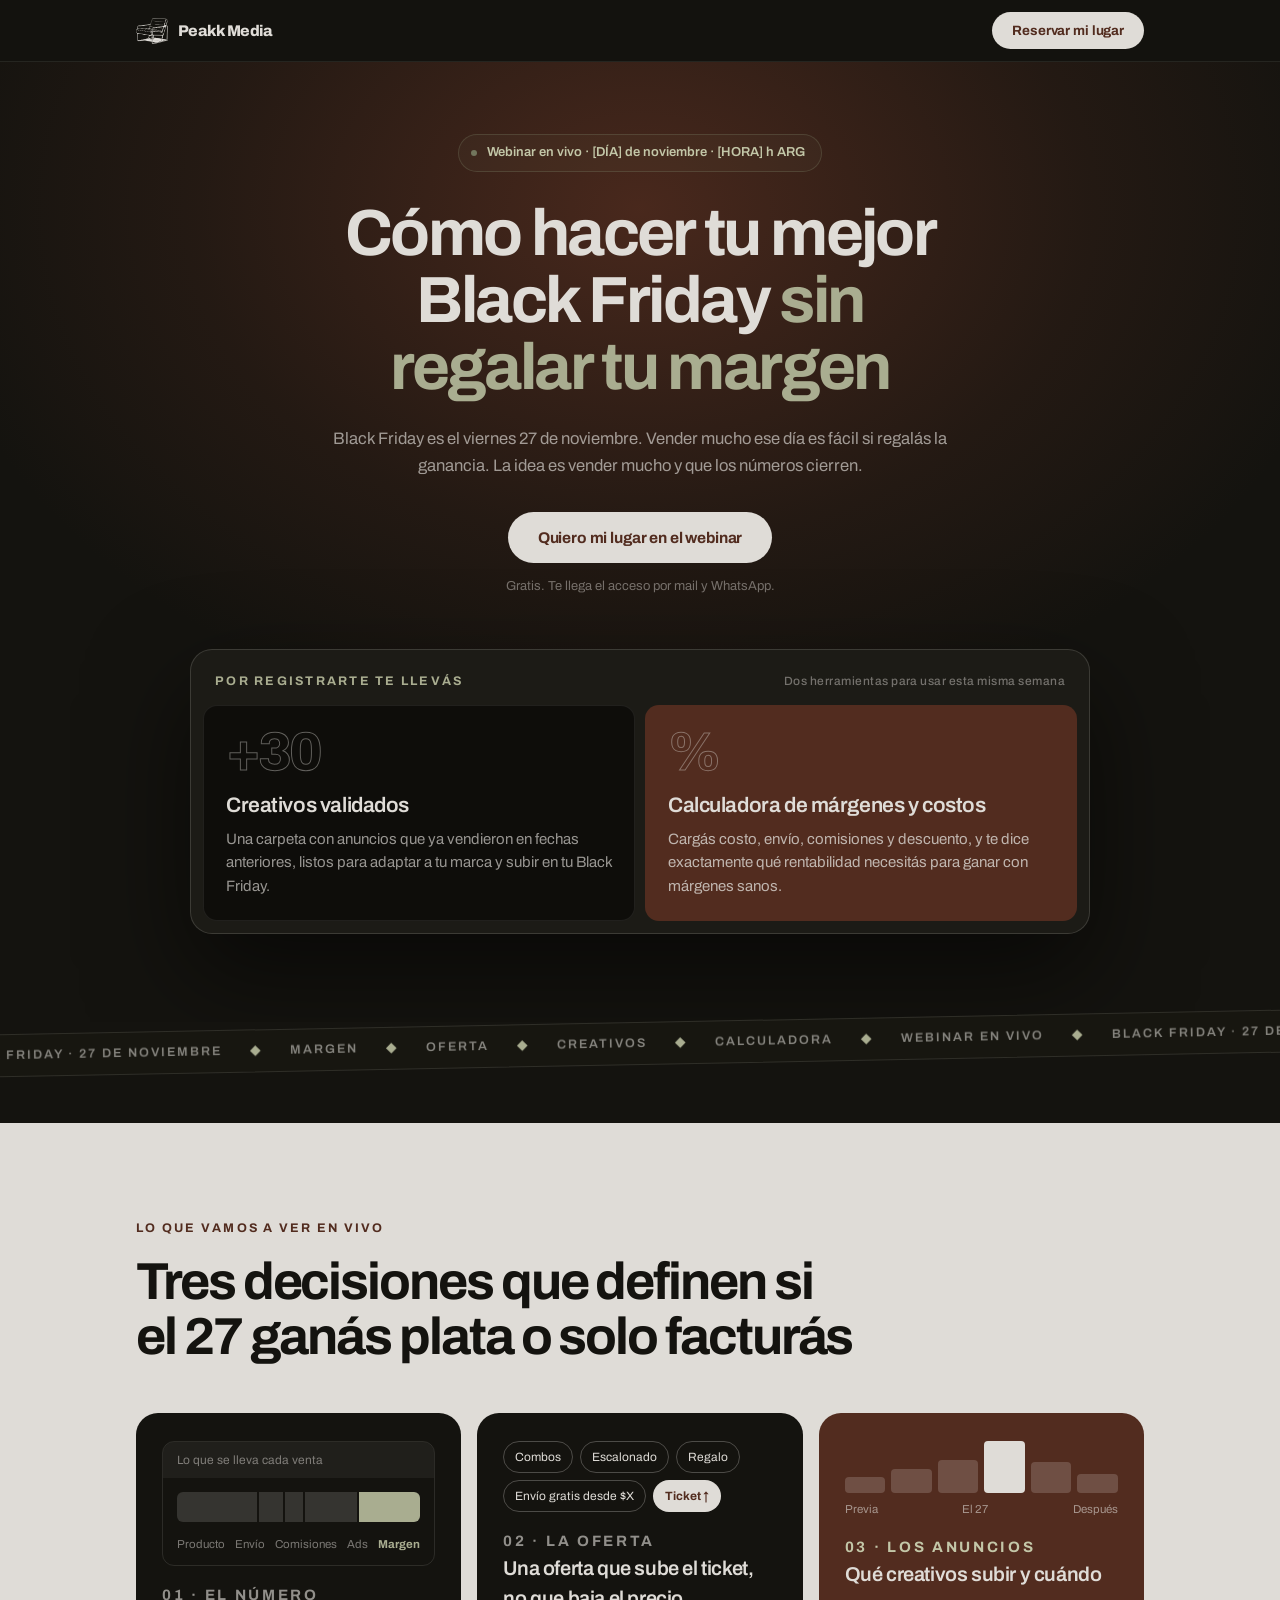
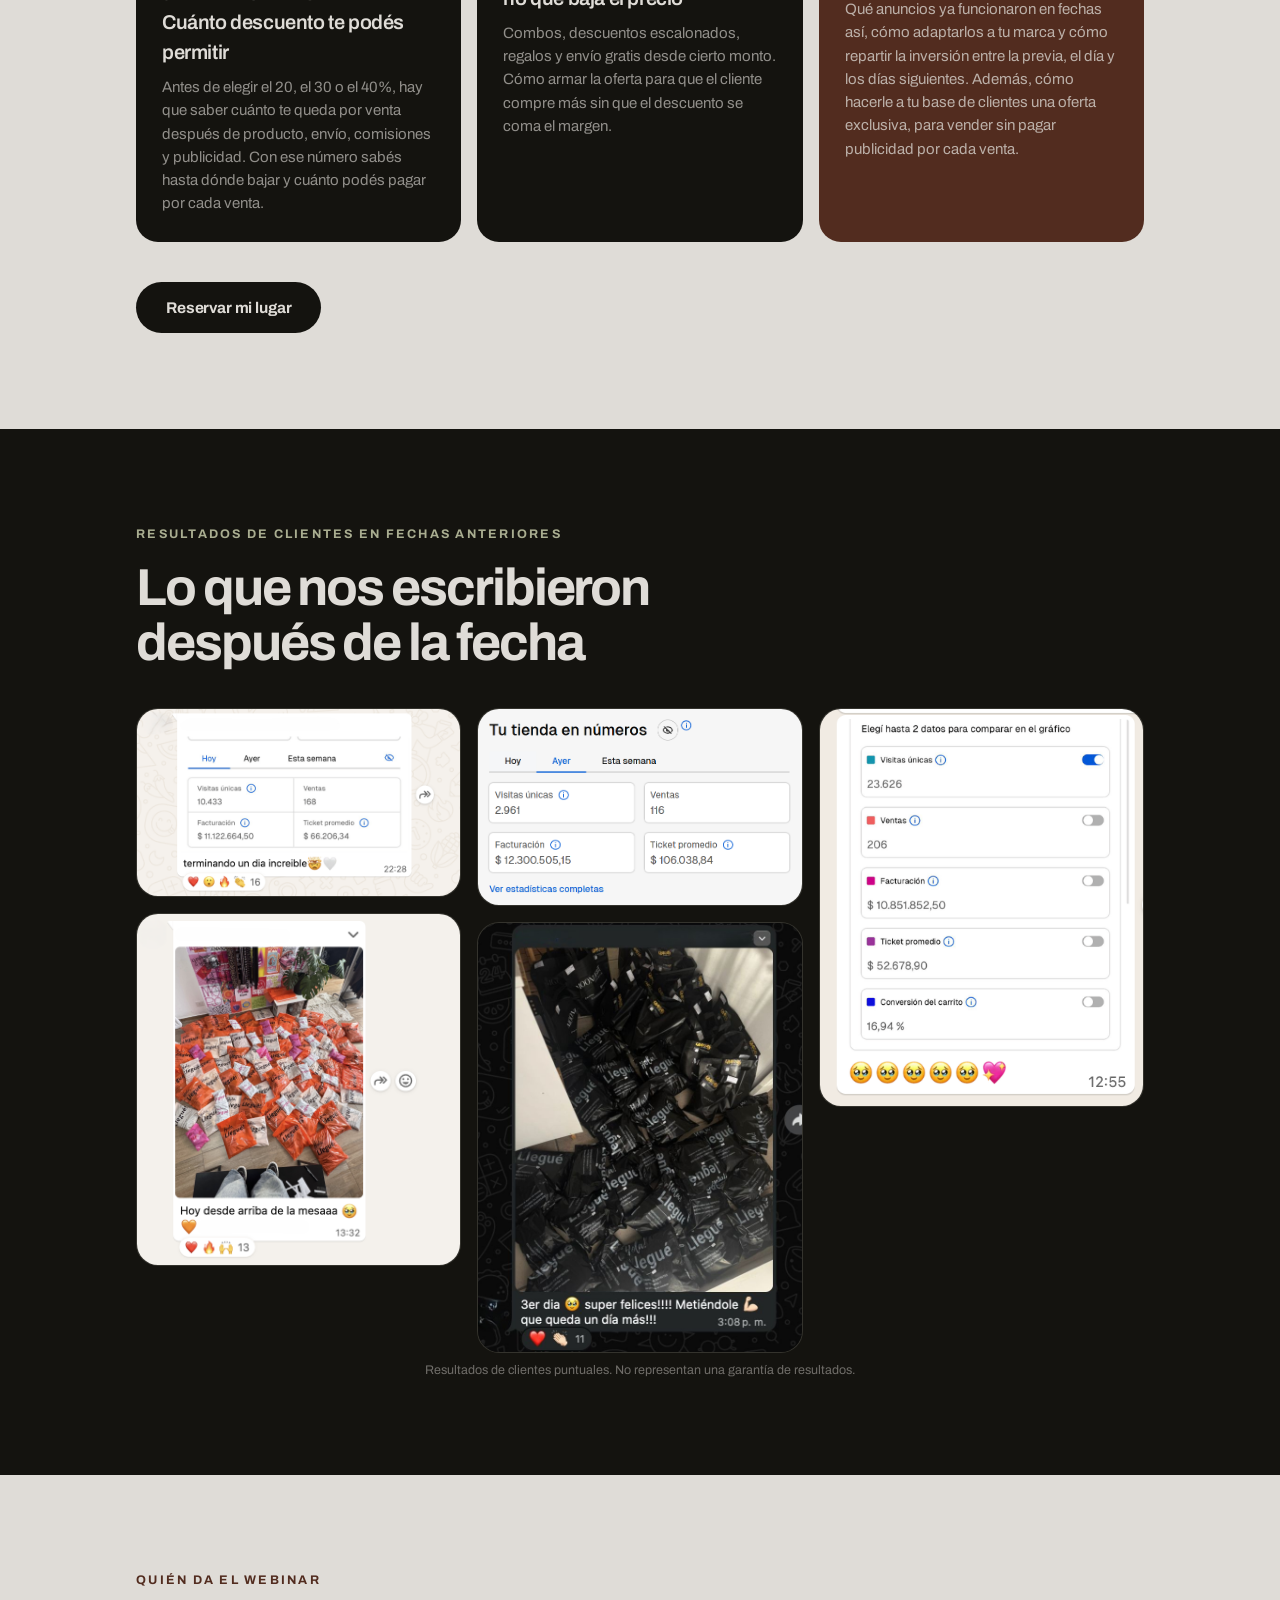
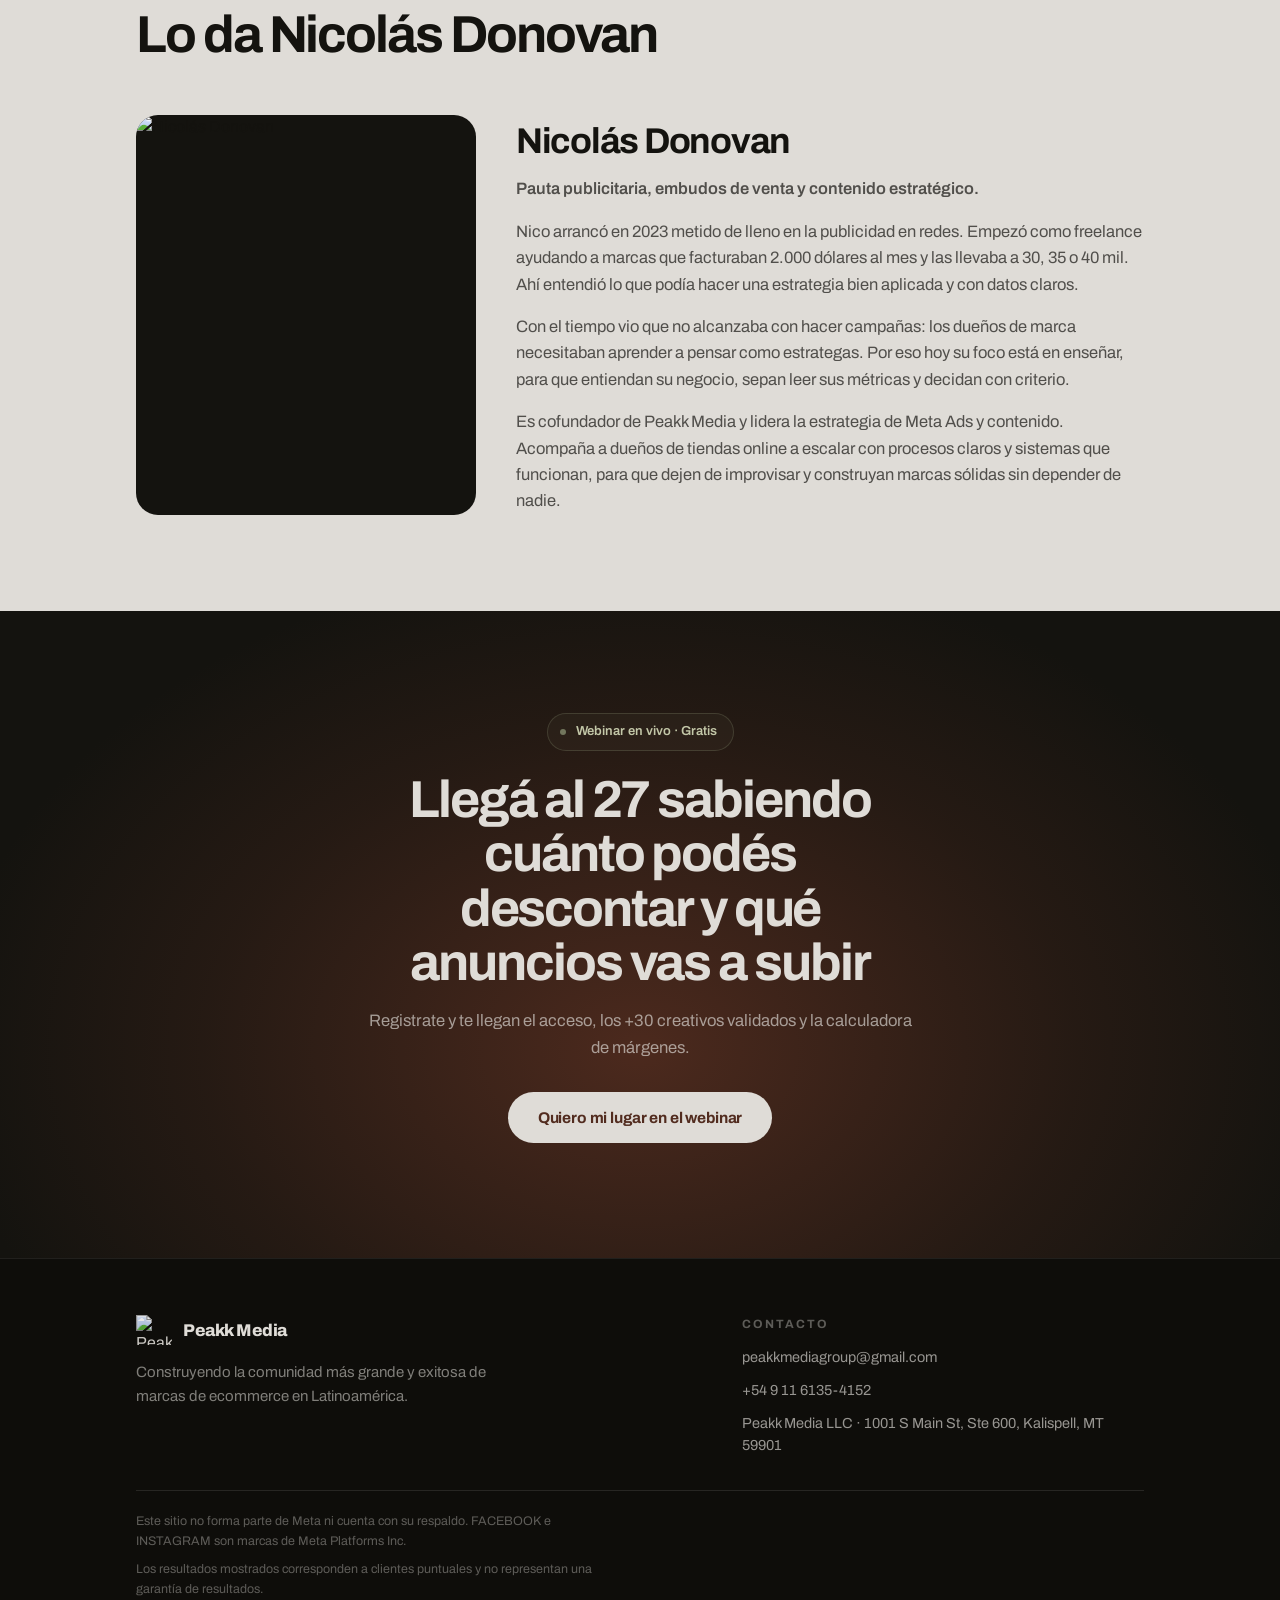
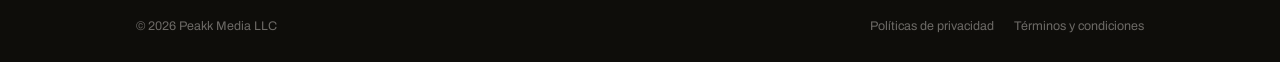
==== black-friday.html @ b0e23ccb "Update black-friday.html" ====
<!DOCTYPE html>
<html lang="es">
<head>
  <meta charset="utf-8">
  <meta name="viewport" content="width=device-width, initial-scale=1">
  <title>Tu mejor Black Friday sin regalar tu margen | Peakk Media</title>
  <meta name="description" content="Webinar gratuito: cómo hacer tu mejor Black Friday sin regalar tu margen. Registrate y llevate +30 creativos validados y una calculadora de márgenes y costos.">
  <meta name="author" content="Peakk Media">
  <meta property="og:type" content="website">
  <meta property="og:title" content="Cómo hacer tu mejor Black Friday sin regalar tu margen">
  <meta property="og:description" content="Webinar gratuito + 30 creativos validados + calculadora de márgenes.">
  <meta property="og:image" content="https://assets.cdn.filesafe.space/G9GarACqBZBBO0aQz2SL/media/6a21dfdfbf33b4d0d04d74ae.webp">
  <meta name="twitter:card" content="summary_large_image">
  <meta name="theme-color" content="#14130F">
  <link rel="icon" href="assets/favicon.ico" sizes="32x32">

  <!-- Google Tag Manager -->
  <script>(function(w,d,s,l,i){w[l]=w[l]||[];w[l].push({'gtm.start':
  new Date().getTime(),event:'gtm.js'});var f=d.getElementsByTagName(s)[0],
  j=d.createElement(s),dl=l!='dataLayer'?'&l='+l:'';j.async=true;j.src=
  'https://www.googletagmanager.com/gtm.js?id='+i+dl;f.parentNode.insertBefore(j,f);
  })(window,document,'script','dataLayer','GTM-TSXGCTTX');</script>
  <!-- End Google Tag Manager -->

  <link rel="preconnect" href="https://fonts.googleapis.com/">
  <link rel="preconnect" href="https://fonts.gstatic.com/" crossorigin="">
  <link href="https://fonts.googleapis.com/css2?family=Archivo:wght@400;500;600;700;800&display=swap" rel="stylesheet">
  <link rel="stylesheet" href="black-friday.css">
  <script>document.documentElement.classList.add('js');</script>
</head>
<body>
<noscript><iframe src="https://www.googletagmanager.com/ns.html?id=GTM-TSXGCTTX" height="0" width="0" style="display:none;visibility:hidden"></iframe></noscript>

<!-- ══════════ BARRA ══════════ -->
<header class="barra">
  <div class="barra-inner">
    <a class="barra-logo" href="#top" aria-label="Peakk Media">
      <img src="assets/logo.png" alt="Peakk Media" width="120" height="99">
      <span class="barra-marca">Peakk Media</span>
    </a>
    <button type="button" class="btn btn--chico js-open-form">Reservar mi lugar</button>
  </div>
</header>

<!-- ══════════ PORTADA ══════════ -->
<section class="sec hero" id="top">
  <div class="wrap">
    <!-- EDITÁ LA FECHA Y HORA DEL WEBINAR -->
    <p class="pildora">Webinar en vivo · [DÍA] de noviembre · [HORA] h ARG</p>
    <h1>Cómo hacer tu mejor Black Friday <span class="destaque">sin regalar tu margen</span></h1>
    <p class="bajada">Black Friday es el viernes 27 de noviembre. Vender mucho ese día es fácil si regalás la ganancia. La idea es vender mucho y que los números cierren.</p>

    <div class="acciones">
      <button type="button" class="btn js-open-form">Quiero mi lugar en el webinar</button>
    </div>
    <p class="micro">Gratis. Te llega el acceso por mail y WhatsApp.</p>

    <div class="marco" data-aparece>
      <div class="marco-titulo">Por registrarte te llevás <small>Dos herramientas para usar esta misma semana</small></div>
      <div class="regalos">
        <div class="regalo">
          <div class="regalo-num">+30</div>
          <div>
            <h3>Creativos validados</h3>
            <p>Una carpeta con anuncios que ya vendieron en fechas anteriores, listos para adaptar a tu marca y subir en tu Black Friday.</p>
          </div>
        </div>
        <div class="regalo regalo--tierra">
          <div class="regalo-num">%</div>
          <div>
            <h3>Calculadora de márgenes y costos</h3>
            <p>Cargás costo, envío, comisiones y descuento, y te dice exactamente qué rentabilidad necesitás para ganar con márgenes sanos.</p>
          </div>
        </div>
      </div>
    </div>
  </div>
</section>

<!-- ══════════ TIRA ══════════ -->
<div class="tira-marco" aria-hidden="true">
<div class="tira">
  <div class="tira-track">
    <div class="tira-grupo"><span>Black Friday · 27 de noviembre</span><span class="tira-punto">◆</span><span>Margen</span><span class="tira-punto">◆</span><span>Oferta</span><span class="tira-punto">◆</span><span>Creativos</span><span class="tira-punto">◆</span><span>Calculadora</span><span class="tira-punto">◆</span><span>Webinar en vivo</span><span class="tira-punto">◆</span></div>
    <div class="tira-grupo"><span>Black Friday · 27 de noviembre</span><span class="tira-punto">◆</span><span>Margen</span><span class="tira-punto">◆</span><span>Oferta</span><span class="tira-punto">◆</span><span>Creativos</span><span class="tira-punto">◆</span><span>Calculadora</span><span class="tira-punto">◆</span><span>Webinar en vivo</span><span class="tira-punto">◆</span></div>
  </div>
</div>
</div>

<!-- ══════════ QUÉ VAMOS A VER ══════════ -->
<section class="sec sec--claro sec--temario" id="temario">
  <div class="wrap">
    <div class="sec-head" data-aparece>
      <p class="sec-eyebrow">Lo que vamos a ver en vivo</p>
      <h2>Tres decisiones que definen si el 27 ganás plata o solo facturás</h2>
    </div>

    <div class="fugas">
      <article class="fuga" data-aparece>
        <div class="desglose">
          <div class="desglose-top">Lo que se lleva cada venta</div>
          <div class="desglose-barra"><span style="flex:34"></span><span style="flex:10"></span><span style="flex:8"></span><span style="flex:22"></span><span class="margen" style="flex:26"></span></div>
          <div class="desglose-ref"><span>Producto</span><span>Envío</span><span>Comisiones</span><span>Ads</span><b>Margen</b></div>
        </div>
        <div>
          <p class="fuga-kicker">01 · El número</p>
          <h3>Cuánto descuento te podés permitir</h3>
          <p>Antes de elegir el 20, el 30 o el 40%, hay que saber cuánto te queda por venta después de producto, envío, comisiones y publicidad. Con ese número sabés hasta dónde bajar y cuánto podés pagar por cada venta.</p>
        </div>
      </article>

      <article class="fuga" data-aparece>
        <div class="fuga-tags"><span>Combos</span><span>Escalonado</span><span>Regalo</span><span>Envío gratis desde $X</span><span class="vos">Ticket ↑</span></div>
        <div>
          <p class="fuga-kicker">02 · La oferta</p>
          <h3>Una oferta que sube el ticket, no que baja el precio</h3>
          <p>Combos, descuentos escalonados, regalos y envío gratis desde cierto monto. Cómo armar la oferta para que el cliente compre más sin que el descuento se coma el margen.</p>
        </div>
      </article>

      <article class="fuga fuga--tierra" data-aparece>
        <div class="fuga-barras"><span style="height:30%"></span><span style="height:46%"></span><span style="height:62%"></span><span class="alta" style="height:100%"></span><span style="height:58%"></span><span style="height:36%"></span></div>
        <div class="fuga-barras-ref"><span>Previa</span><span>El 27</span><span>Después</span></div>
        <div>
          <p class="fuga-kicker">03 · Los anuncios</p>
          <h3>Qué creativos subir y cuándo</h3>
          <p>Qué anuncios ya funcionaron en fechas así, cómo adaptarlos a tu marca y cómo repartir la inversión entre la previa, el día y los días siguientes. Además, cómo hacerle a tu base de clientes una oferta exclusiva, para vender sin pagar publicidad por cada venta.</p>
        </div>
      </article>
    </div>

    <div class="acciones" style="margin-top:40px">
      <button type="button" class="btn btn--tinta js-open-form">Reservar mi lugar</button>
    </div>
  </div>
</section>

<!-- ══════════ RESULTADOS ══════════ -->
<section class="sec sec--resultados" id="resultados">
  <div class="wrap">
    <div class="sec-head" data-aparece>
      <p class="sec-eyebrow">Resultados de clientes en fechas anteriores</p>
      <h2>Lo que nos escribieron después de la fecha</h2>
    </div>

    <!-- Capturas de paneles y mensajes de clientes. Reemplazá los src si cambian. -->
    <div class="muro">
      <figure class="tarjeta" style="margin:0 0 16px"><img src="assets/6a85fdb98bea83db8d490512.png" alt="Panel de ventas de una tienda cliente" loading="lazy"></figure>
      <figure class="tarjeta" style="margin:0 0 16px"><img src="assets/6a85fdb8949d6f49c383ead4.png" alt="Mensaje de un cliente después de la fecha" loading="lazy"></figure>
      <figure class="tarjeta" style="margin:0 0 16px"><img src="assets/6a85fdb98bea83db8d490311.png" alt="Panel de ventas de una tienda cliente" loading="lazy"></figure>
      <figure class="tarjeta" style="margin:0 0 16px"><img src="assets/6a85fdb85113a1715f18b4ab.jpeg" alt="Mensaje de un cliente después de la fecha" loading="lazy"></figure>
      <figure class="tarjeta" style="margin:0 0 16px"><img src="assets/6a85fdb8ee714bf542f8e811.png" alt="Métricas de una tienda cliente" loading="lazy"></figure>
    </div>
    <p class="descargo-chico">Resultados de clientes puntuales. No representan una garantía de resultados.</p>
  </div>
</section>

<!-- ══════════ QUIÉN DA EL WEBINAR (tarjeta copiada de consultoria) ══════════ -->
<section class="sec sec--claro sec--nosotros" id="nosotros">
  <div class="wrap">
    <div class="sec-head" data-aparece>
      <p class="sec-eyebrow">Quién da el webinar</p>
      <h2>Lo da Nicolás Donovan</h2>
    </div>

    <article class="persona" data-aparece>
      <div class="persona-foto">
        <img src="assets/nico.jpg" alt="Nicolás Donovan" loading="lazy">
      </div>
      <div>
        <h3>Nicolás Donovan</h3>
        <p class="persona-rol">Pauta publicitaria, embudos de venta y contenido estratégico.</p>
        <p>Nico arrancó en 2023 metido de lleno en la publicidad en redes. Empezó como freelance ayudando a marcas que facturaban 2.000 dólares al mes y las llevaba a 30, 35 o 40 mil. Ahí entendió lo que podía hacer una estrategia bien aplicada y con datos claros.</p>
        <p>Con el tiempo vio que no alcanzaba con hacer campañas: los dueños de marca necesitaban aprender a pensar como estrategas. Por eso hoy su foco está en enseñar, para que entiendan su negocio, sepan leer sus métricas y decidan con criterio.</p>
        <p>Es cofundador de Peakk Media y lidera la estrategia de Meta Ads y contenido. Acompaña a dueños de tiendas online a escalar con procesos claros y sistemas que funcionan, para que dejen de improvisar y construyan marcas sólidas sin depender de nadie.</p>
      </div>
    </article>
  </div>
</section>

<!-- ══════════ CIERRE ══════════ -->
<section class="sec sec--cierre">
  <div class="wrap">
    <p class="pildora">Webinar en vivo · Gratis</p>
    <h2>Llegá al 27 sabiendo cuánto podés descontar y qué anuncios vas a subir</h2>
    <p class="bajada">Registrate y te llegan el acceso, los +30 creativos validados y la calculadora de márgenes.</p>
    <div class="acciones">
      <button type="button" class="btn js-open-form">Quiero mi lugar en el webinar</button>
    </div>
  </div>
</section>

<!-- ══════════ PIE ══════════ -->
<footer class="pie">
  <div class="wrap">
    <div class="pie-grid">
      <div>
        <span class="pie-marca">
          <img class="pie-logo" src="assets/logo-peakk.png" alt="Peakk Media" width="120" height="99">
          <span class="pie-marca-nombre">Peakk Media</span>
        </span>
        <p class="pie-lema">Construyendo la comunidad más grande y exitosa de marcas de ecommerce en Latinoamérica.</p>
      </div>
      <div>
        <p class="pie-titulo">Contacto</p>
        <div class="pie-lista">
          <a href="mailto:peakkmediagroup@gmail.com">peakkmediagroup@gmail.com</a>
          <span>+54 9 11 6135-4152</span>
          <span>Peakk Media LLC · 1001 S Main St, Ste 600, Kalispell, MT 59901</span>
        </div>
      </div>
    </div>

    <div class="descargo">
      <p>Este sitio no forma parte de Meta ni cuenta con su respaldo. FACEBOOK e INSTAGRAM son marcas de Meta Platforms Inc.</p>
      <p>Los resultados mostrados corresponden a clientes puntuales y no representan una garantía de resultados.</p>
    </div>

    <div class="pie-bajo">
      <div>&copy; 2026 Peakk Media LLC</div>
      <div class="pie-links">
        <a href="https://peakkmedia.com/politicas-de-privacidad" target="_blank" rel="noopener noreferrer">Políticas de privacidad</a>
        <a href="https://peakkmedia.com/terminos-y-condiciones" target="_blank" rel="noopener noreferrer">Términos y condiciones</a>
      </div>
    </div>
  </div>
</footer>

<!-- ════════════════════════════════════════════════
     MODAL — FORMULARIO EN 3 PASOS
     Paso 1: nombre y email
     Paso 2: teléfono (WhatsApp)
     Paso 3: tipo de negocio + inversión en ads
     ════════════════════════════════════════════════ -->
<div class="modal-overlay" id="form-modal" role="dialog" aria-modal="true" aria-label="Registro al webinar">
  <div class="modal-box">
    <button type="button" class="modal-close" id="modal-close" aria-label="Cerrar">×</button>

    <div class="ms-form" id="ms-form">

      <div class="ms-progress" id="ms-progress">
        <span class="done"></span><span></span><span></span>
      </div>

      <!-- PASO 1 — nombre y email -->
      <div class="ms-step active" data-step="1">
        <p class="ms-eyebrow">Paso 1 de 3</p>
        <h3>Reservá tu lugar en el webinar</h3>
        <p class="ms-sub">Te mandamos el acceso y los regalos por mail: +30 creativos validados y la calculadora de márgenes.</p>

        <div class="ms-field">
          <label for="ms-nombre">Nombre <i>*</i></label>
          <input type="text" id="ms-nombre" name="fullname" placeholder="Tu nombre" autocomplete="name">
          <p class="ms-error" id="err-nombre">Escribí tu nombre para continuar.</p>
        </div>

        <div class="ms-field">
          <label for="ms-email">Email <i>*</i></label>
          <input type="email" id="ms-email" name="email" placeholder="Tu mejor email" autocomplete="email" inputmode="email" spellcheck="false">
          <p class="ms-error" id="err-email">Revisá el email: falta el @ o el dominio.</p>
          <p class="ms-suggest" id="sug-email">¿Quisiste decir <button type="button" id="sug-email-btn"></button>?</p>
        </div>

        <button type="button" class="ms-btn" id="ms-next-1">Siguiente →</button>
      </div>

      <!-- PASO 2 — teléfono -->
      <div class="ms-step" data-step="2">
        <p class="ms-eyebrow">Paso 2 de 3</p>
        <h3>¿Cuál es tu número de teléfono?</h3>
        <p class="ms-sub">Lo usamos para mandarte el link del webinar y el recordatorio antes de empezar. Nada más que eso.</p>

        <div class="ms-field">
          <label for="ms-tel">Teléfono <i>*</i></label>
          <div class="ms-tel">
            <select id="ms-cc" aria-label="Código de país">
              <option value="54" selected="">🇦🇷 +54</option>
              <option value="598">🇺🇾 +598</option>
              <option value="56">🇨🇱 +56</option>
              <option value="595">🇵🇾 +595</option>
              <option value="591">🇧🇴 +591</option>
              <option value="51">🇵🇪 +51</option>
              <option value="57">🇨🇴 +57</option>
              <option value="593">🇪🇨 +593</option>
              <option value="52">🇲🇽 +52</option>
              <option value="55">🇧🇷 +55</option>
              <option value="34">🇪🇸 +34</option>
              <option value="1">🇺🇸 +1</option>
            </select>
            <input type="tel" id="ms-tel" placeholder="11 2345 6789" inputmode="tel" autocomplete="tel">
          </div>
          <p class="ms-error" id="err-tel">Revisá el número: con característica y sin el 15.</p>
          <p class="ms-hint">Con característica, sin el 0 ni el 15. Ejemplo: 11 2345 6789.</p>
        </div>

        <button type="button" class="ms-btn" id="ms-next-2">Siguiente →</button>
        <button type="button" class="ms-back" data-goto="1">← Volver</button>
      </div>

      <!-- PASO 3 — dos preguntas: negocio + inversión -->
      <div class="ms-step" data-step="3">
        <p class="ms-eyebrow">Paso 3 de 3</p>
        <h3>Contanos de tu negocio</h3>
        <p class="ms-sub">Dos preguntas y tu lugar queda reservado.</p>

        <div class="ms-group">
          <p class="ms-q">¿Qué tipo de negocio tenés?</p>
          <div class="ms-options">
            <button type="button" class="ms-opt" data-negocio="ecommerce" data-apto="1">
              <span class="dot"></span>Tienda Online / Ecommerce / Marca Online
            </button>
            <button type="button" class="ms-opt" data-negocio="infoproducto" data-apto="0">
              <span class="dot"></span>Infoproducto
            </button>
            <button type="button" class="ms-opt" data-negocio="agencia" data-apto="0">
              <span class="dot"></span>Agencia
            </button>
            <button type="button" class="ms-opt" data-negocio="otro" data-apto="0">
              <span class="dot"></span>Otro
            </button>
          </div>
          <p class="ms-error" id="err-negocio">Elegí el tipo de negocio.</p>
        </div>

        <div class="ms-group">
          <p class="ms-q">¿Cuánto invertís en ads por mes?</p>
          <div class="ms-options">
            <button type="button" class="ms-opt" data-inversion="Menos de 1k USD" data-inv-apto="0">
              <span class="dot"></span>Menos de 1k USD
            </button>
            <button type="button" class="ms-opt" data-inversion="1K-2K USD" data-inv-apto="1">
              <span class="dot"></span>1K – 2K USD
            </button>
            <button type="button" class="ms-opt" data-inversion="2K-5K USD" data-inv-apto="1">
              <span class="dot"></span>2K – 5K USD
            </button>
            <button type="button" class="ms-opt" data-inversion="5k-10k USD" data-inv-apto="1">
              <span class="dot"></span>5K – 10K USD
            </button>
            <button type="button" class="ms-opt" data-inversion="Más de 10k USD" data-inv-apto="1">
              <span class="dot"></span>Más de 10K USD
            </button>
          </div>
          <p class="ms-error" id="err-inversion">Elegí cuánto invertís por mes.</p>
        </div>

        <button type="button" class="ms-btn" id="ms-submit">Reservar mi lugar →</button>
        <button type="button" class="ms-back" data-goto="2">← Volver</button>
      </div>

      <!-- NO CALIFICA — pantalla final, sin retorno -->
      <div class="ms-final" id="ms-reject">
        <span class="ms-icon">✕</span>
        <h3>Este webinar no es para vos</h3>
        <p>Está armado para tiendas online que ya están invirtiendo en publicidad. Aplicado a otro modelo de negocio, o sin presupuesto de ads corriendo, no te va a servir.</p>
        <p>Prefiero decírtelo ahora y no hacerte perder una hora.</p>
        <!-- Esta pantalla solo aparece si RECHAZAR_NO_APTOS = true -->
      </div>

      <!-- GRACIAS -->
      <div class="ms-final" id="ms-thanks">
        <span class="ms-icon">✓</span>
        <h3>Listo, tu lugar está reservado</h3>
        <p>Esta pantalla solo se ve en modo prueba. En producción el formulario redirige a la thank you page.</p>
      </div>

    </div>
  </div>
</div>

<script>
  /* ── MODAL ── */
  (function () {
    var modal = document.getElementById('form-modal');
    var closeBtn = document.getElementById('modal-close');

    function openModal() {
      modal.classList.add('open');
      document.body.classList.add('modal-open');
      var primerInput = document.getElementById('ms-nombre');
      if (primerInput && primerInput.offsetParent !== null) setTimeout(function () { primerInput.focus(); }, 120);
    }
    function closeModal() {
      modal.classList.remove('open');
      document.body.classList.remove('modal-open');
      if (typeof window.msResetForm === 'function') window.msResetForm();
    }

    document.querySelectorAll('.js-open-form').forEach(function (el) {
      el.addEventListener('click', function (e) { e.preventDefault(); openModal(); });
    });

    closeBtn.addEventListener('click', closeModal);
    modal.addEventListener('click', function (e) { if (e.target === modal) closeModal(); });
    document.addEventListener('keydown', function (e) {
      if (e.key === 'Escape' && modal.classList.contains('open')) closeModal();
    });
  })();
</script>

<script>
  /* ════════════════════════════════════════════════
     FORMULARIO EN 3 PASOS — DESTINO ÚNICO: ZAPIER
     ════════════════════════════════════════════════
     Todo sale por el webhook. Zapier se encarga de
     repartir a iClosed y a ActiveCampaign.

     El mail con el acceso al webinar y los regalos
     NO lo dispara esta página: lo dispara el Zap,
     sumando el contacto a la lista o al tag del
     webinar de Black Friday en ActiveCampaign.

     OJO: si usás el mismo hook que Cyber Monday,
     el Zap tiene que separar por el campo
     `formulario` (webinar_blackfriday vs
     video_cybermonday) para no mandar el mail
     equivocado.

     Eventos que salen por el hook:
       lead     → completó los 3 pasos (calificado 1 o 0)
       parcial  → solo si ENVIAR_PARCIALES = true
     ════════════════════════════════════════════════ */
  (function () {
    var ZAPIER_HOOK = 'https://hooks.zapier.com/hooks/catch/25626237/4tfkbhi/';
    var FORMULARIO = 'webinar_blackfriday';

    // CALIFICADO = marca online Y 1k o más de inversión mensual
    var RECHAZAR_NO_APTOS = false;     // true = el que no califica ve pantalla de corte
                                       //        y no llega a la thank you page
    var ENVIAR_PARCIALES = false;      // en true, manda al pasar del paso 1 al 2

    var URL_GRACIAS = '/webinar-bf2026';   // CAMBIÁ por la thank you page del webinar
    // DEBUG en true: no redirige y loguea todo en consola. Volver a false al publicar.
    var DEBUG = false;

    var form = document.getElementById('ms-form');
    if (!form) return;

    var pasos = form.querySelectorAll('.ms-step');
    var barras = document.querySelectorAll('#ms-progress span');
    var progress = document.getElementById('ms-progress');
    var reject = document.getElementById('ms-reject');
    var thanks = document.getElementById('ms-thanks');
    var inputNombre = document.getElementById('ms-nombre');
    var inputEmail = document.getElementById('ms-email');
    var inputTel = document.getElementById('ms-tel');
    var selectCc = document.getElementById('ms-cc');
    var btnSubmit = document.getElementById('ms-submit');

    var datos = { nombre: '', email: '', telefono: '', negocio: '', inversion: '' };
    var negocioApto = false;
    var inversionApta = false;
    var enviado = false;
    var rechazado = false;
    var yaRedirigio = false;
    var parcialEnviado = false;
    var eventoId = '';
    var calificado = false;

    window.dataLayer = window.dataLayer || [];

    /* ── TRACKING: UTMs y click IDs ── */
    var TRACKING = (function () {
      var claves = ['utm_source', 'utm_medium', 'utm_campaign', 'utm_content', 'utm_term', 'fbclid', 'gclid', 'ttclid'];
      var guardado = {};
      try { guardado = JSON.parse(sessionStorage.getItem('peakk_tracking') || '{}'); } catch (e) { guardado = {}; }
      try {
        var qs = new URLSearchParams(window.location.search);
        claves.forEach(function (k) { var v = qs.get(k); if (v) guardado[k] = v; });
        sessionStorage.setItem('peakk_tracking', JSON.stringify(guardado));
      } catch (e) {}
      guardado.landing_url = window.location.href.split('#')[0];
      guardado.referrer = document.referrer || '';
      return guardado;
    })();

    function nuevoEventoId() {
      return 'lead_' + Date.now() + '_' + Math.random().toString(36).slice(2, 10);
    }

    function partirNombre(n) {
      var p = String(n || '').trim().split(/\s+/);
      var first = p.shift() || '';
      return { firstName: first, lastName: p.join(' ') };
    }

    /* ── TELÉFONO A E.164 ── */
    function normalizarTelefono(cc, raw) {
      var n = String(raw || '').replace(/\D/g, '');
      if (!n) return '';
      n = n.replace(/^0+/, '');
      if (n.indexOf(cc) === 0 && n.length > cc.length + 7) n = n.slice(cc.length);
      if (cc === '54') {
        n = n.replace(/^9/, '');
        n = n.replace(/^(\d{2,4})15(\d{6,8})$/, '$1$2');
        n = '9' + n;
      }
      if (n.length < 8 || n.length > 13) return '';
      return '+' + cc + n;
    }

    /* ── WEBHOOK A ZAPIER (fire and forget, form-encoded, keepalive) ── */
    function enviarWebhook(payload) {
      if (!ZAPIER_HOOK) {
        if (DEBUG) console.warn('[HOOK] falta configurar ZAPIER_HOOK', payload);
        return;
      }
      var body = new URLSearchParams();
      Object.keys(payload).forEach(function (k) {
        if (payload[k] !== undefined && payload[k] !== null && payload[k] !== '') body.append(k, payload[k]);
      });
      Object.keys(TRACKING).forEach(function (k) {
        if (TRACKING[k]) body.append(k, TRACKING[k]);
      });
      if (DEBUG) console.log('[HOOK] →', payload.evento, payload);
      try {
        fetch(ZAPIER_HOOK, {
          method: 'POST',
          mode: 'no-cors',
          keepalive: true,
          headers: { 'Content-Type': 'application/x-www-form-urlencoded;charset=UTF-8' },
          body: body.toString()
        }).catch(function (e) { console.error('[HOOK] falló el envío', e); });
      } catch (e) { console.error('[HOOK] falló el envío', e); }
    }

    function payloadBase(evento) {
      var n = partirNombre(datos.nombre);
      return {
        evento: evento,
        evento_id: eventoId,
        formulario: FORMULARIO,
        nombre: datos.nombre,
        firstName: n.firstName,
        lastName: n.lastName,
        email: datos.email,
        telefono: datos.telefono,
        tipo_negocio: datos.negocio,
        inversion_ads: datos.inversion,
        marca_online: negocioApto ? '1' : '0',
        invierte_1k_o_mas: inversionApta ? '1' : '0',
        calificado: calificado ? '1' : '0',
        fecha: new Date().toISOString()
      };
    }

    function irA(n) {
      reject.classList.remove('active');
      thanks.classList.remove('active');
      progress.style.display = 'flex';
      pasos.forEach(function (p) { p.classList.toggle('active', p.dataset.step === String(n)); });
      barras.forEach(function (b, i) { b.classList.toggle('done', i < n); });
    }

    function pantallaFinal(el) {
      pasos.forEach(function (p) { p.classList.remove('active'); });
      progress.style.display = 'none';
      reject.classList.remove('active');
      thanks.classList.remove('active');
      el.classList.add('active');
    }

    function marcarError(input, errId, mostrar) {
      var err = document.getElementById(errId);
      input.classList.toggle('has-error', mostrar);
      err.classList.toggle('show', mostrar);
    }

    /* ── VALIDACIÓN DE EMAIL ── */
    var DOMINIOS_OK = [
      'gmail.com', 'hotmail.com', 'hotmail.com.ar', 'hotmail.es', 'outlook.com', 'outlook.es',
      'outlook.com.ar', 'live.com', 'live.com.ar', 'yahoo.com', 'yahoo.com.ar', 'yahoo.es',
      'icloud.com', 'me.com', 'mac.com', 'aol.com', 'mail.com', 'gmx.com', 'zoho.com',
      'proton.me', 'protonmail.com', 'fibertel.com.ar', 'speedy.com.ar', 'arnet.com.ar',
      'ciudad.com.ar', 'uol.com.ar', 'terra.com.ar'
    ];

    var DOMINIOS_TEMP = [
      'mailinator.com', 'yopmail.com', 'guerrillamail.com', 'sharklasers.com', '10minutemail.com',
      'tempmail.com', 'temp-mail.org', 'trashmail.com', 'getnada.com', 'maildrop.cc',
      'dispostable.com', 'fakeinbox.com', 'throwawaymail.com', 'mailnesia.com', 'mohmal.com',
      'emailondeck.com', 'spamgourmet.com', 'discard.email', 'moakt.com', 'tempr.email'
    ];

    function distancia(a, b) {
      var m = a.length, n = b.length, fila = [], i, j, prev, tmp;
      for (j = 0; j <= n; j++) fila[j] = j;
      for (i = 1; i <= m; i++) {
        prev = fila[0];
        fila[0] = i;
        for (j = 1; j <= n; j++) {
          tmp = fila[j];
          fila[j] = Math.min(fila[j] + 1, fila[j - 1] + 1, prev + (a.charAt(i - 1) === b.charAt(j - 1) ? 0 : 1));
          prev = tmp;
        }
      }
      return fila[n];
    }

    function validarEmail(valor) {
      var v = String(valor || '').trim();

      if (!v) return { ok: false, msg: 'Escribí tu email para continuar.' };
      if (/\s/.test(v)) return { ok: false, msg: 'El email no puede llevar espacios.' };
      if (/[,;]/.test(v)) return { ok: false, msg: 'Dejá un solo email, sin comas ni punto y coma.' };

      var partes = v.split('@');
      if (partes.length !== 2) {
        return { ok: false, msg: v.indexOf('@') === -1 ? 'Falta el @ en el email.' : 'El email tiene más de un @.' };
      }

      var local = partes[0];
      var dominio = partes[1].toLowerCase();

      if (!local) return { ok: false, msg: 'Falta la parte de antes del @.' };
      if (local.length > 64) return { ok: false, msg: 'La parte de antes del @ es demasiado larga.' };
      if (!/^[a-zA-Z0-9._%+\-']+$/.test(local) || /^[._\-]/.test(local) || /[._\-]$/.test(local) || local.indexOf('..') !== -1) {
        return { ok: false, msg: 'Revisá lo que va antes del @: hay un caracter que no corresponde.' };
      }

      if (!dominio) return { ok: false, msg: 'Falta el dominio después del @.' };
      if (dominio.indexOf('.') === -1) return { ok: false, msg: 'Al dominio le falta la terminación (por ejemplo, .com).' };
      if (!/^[a-z0-9]([a-z0-9\-]*[a-z0-9])?(\.[a-z0-9]([a-z0-9\-]*[a-z0-9])?)+$/.test(dominio)) {
        return { ok: false, msg: 'Revisá el dominio: hay un punto o un guion de más.' };
      }

      var tld = dominio.split('.').pop();
      if (tld.length < 2 || /[0-9]/.test(tld)) return { ok: false, msg: 'La terminación del dominio no es válida.' };

      if (DOMINIOS_TEMP.indexOf(dominio) !== -1) {
        return { ok: false, msg: 'Ese es un email temporal y no te va a llegar el acceso. Dejá una casilla real.' };
      }

      if (DOMINIOS_OK.indexOf(dominio) !== -1) return { ok: true };

      var mejor = '', mejorDist = 99, d, dist;
      for (var i = 0; i < DOMINIOS_OK.length; i++) {
        d = DOMINIOS_OK[i];
        dist = distancia(dominio, d);
        if (dist < mejorDist) { mejorDist = dist; mejor = d; }
      }
      if (mejorDist > 0 && mejorDist <= 2 && Math.abs(dominio.length - mejor.length) <= 2) {
        return { ok: false, sugerencia: local + '@' + mejor, msg: '' };
      }

      return { ok: true };
    }

    var sugBox = document.getElementById('sug-email');
    var sugBtn = document.getElementById('sug-email-btn');
    var sugActiva = '';

    function mostrarSugerencia(email) {
      sugActiva = email;
      sugBtn.textContent = email;
      sugBox.classList.add('show');
    }
    function ocultarSugerencia() {
      sugActiva = '';
      sugBox.classList.remove('show');
    }

    sugBtn.addEventListener('click', function () {
      inputEmail.value = sugBtn.textContent;
      ocultarSugerencia();
      marcarError(inputEmail, 'err-email', false);
      inputEmail.focus();
    });

    /* ── PASO 1 → 2 ── */
    document.getElementById('ms-next-1').addEventListener('click', function () {
      var nombre = inputNombre.value.trim();
      var email = inputEmail.value.trim();
      var okNombre = nombre.length > 1 && /[a-zA-ZÀ-ÿ]/.test(nombre);
      var res = validarEmail(email);

      marcarError(inputNombre, 'err-nombre', !okNombre);
      if (!okNombre) { inputNombre.focus(); return; }

      // Typo probable: se avisa una vez. Si insiste, se acepta lo que escribió.
      if (!res.ok && res.sugerencia) {
        if (sugActiva !== res.sugerencia) {
          mostrarSugerencia(res.sugerencia);
          marcarError(inputEmail, 'err-email', false);
          inputEmail.focus();
          return;
        }
        res = { ok: true };
      }

      if (!res.ok) {
        ocultarSugerencia();
        document.getElementById('err-email').textContent = res.msg;
        marcarError(inputEmail, 'err-email', true);
        inputEmail.focus();
        return;
      }

      marcarError(inputEmail, 'err-email', false);
      ocultarSugerencia();

      datos.nombre = nombre;
      datos.email = email;

      if (ENVIAR_PARCIALES && !parcialEnviado) {
        parcialEnviado = true;
        eventoId = nuevoEventoId();
        enviarWebhook(payloadBase('parcial'));
      }

      irA(2);
      setTimeout(function () { inputTel.focus(); }, 180);
    });

    inputEmail.addEventListener('blur', function () {
      var v = this.value.trim();
      if (!v) return;
      var res = validarEmail(v);
      if (res.ok) { ocultarSugerencia(); return; }
      if (res.sugerencia) { mostrarSugerencia(res.sugerencia); return; }
      document.getElementById('err-email').textContent = res.msg;
      marcarError(inputEmail, 'err-email', true);
    });

    [inputNombre, inputEmail].forEach(function (inp) {
      inp.addEventListener('input', function () {
        this.classList.remove('has-error');
        var err = this.closest('.ms-field').querySelector('.ms-error');
        if (err) err.classList.remove('show');
        if (this === inputEmail) ocultarSugerencia();
      });
      inp.addEventListener('keydown', function (e) {
        if (e.key === 'Enter') { e.preventDefault(); document.getElementById('ms-next-1').click(); }
      });
    });

    /* ── PASO 2 → 3 (teléfono) ── */
    document.getElementById('ms-next-2').addEventListener('click', function () {
      var raw = inputTel.value.trim();
      var tel = normalizarTelefono(selectCc.value, raw);

      if (!raw) {
        document.getElementById('err-tel').textContent = 'Dejanos tu teléfono para continuar.';
        marcarError(inputTel, 'err-tel', true);
        inputTel.focus();
        return;
      }
      if (!tel) {
        document.getElementById('err-tel').textContent = 'Revisá el número: con característica y sin el 15.';
        marcarError(inputTel, 'err-tel', true);
        inputTel.focus();
        return;
      }

      marcarError(inputTel, 'err-tel', false);
      datos.telefono = tel;
      if (DEBUG) console.log('[TEL] normalizado:', tel);
      irA(3);
    });

    inputTel.addEventListener('input', function () {
      this.classList.remove('has-error');
      document.getElementById('err-tel').classList.remove('show');
    });
    inputTel.addEventListener('keydown', function (e) {
      if (e.key === 'Enter') { e.preventDefault(); document.getElementById('ms-next-2').click(); }
    });

    /* ── PASO 3, pregunta 1: tipo de negocio ── */
    form.querySelectorAll('[data-negocio]').forEach(function (btn) {
      btn.addEventListener('click', function () {
        if (rechazado || enviado) return;
        form.querySelectorAll('[data-negocio]').forEach(function (b) { b.classList.remove('selected'); });
        btn.classList.add('selected');
        datos.negocio = btn.dataset.negocio;
        negocioApto = btn.dataset.apto === '1';
        document.getElementById('err-negocio').classList.remove('show');
      });
    });

    /* ── PASO 3, pregunta 2: inversión en ads ── */
    form.querySelectorAll('[data-inversion]').forEach(function (btn) {
      btn.addEventListener('click', function () {
        if (rechazado || enviado) return;
        form.querySelectorAll('[data-inversion]').forEach(function (b) { b.classList.remove('selected'); });
        btn.classList.add('selected');
        datos.inversion = btn.dataset.inversion;
        inversionApta = btn.dataset.invApto === '1';
        document.getElementById('err-inversion').classList.remove('show');
      });
    });

    /* ── Volver (nunca desde el rechazo) ── */
    form.querySelectorAll('[data-goto]').forEach(function (btn) {
      btn.addEventListener('click', function () {
        if (rechazado || enviado) return;
        irA(parseInt(btn.dataset.goto, 10));
      });
    });

    /* ── Redirect a la thank you page (con datos para el embed de iClosed) ── */
    function redirigir() {
      if (yaRedirigio) return;
      yaRedirigio = true;

      if (DEBUG || !URL_GRACIAS) {
        if (DEBUG) console.log('[FIN] destino:', URL_GRACIAS || '(pantalla de prueba en el modal)', datos);
        pantallaFinal(thanks);
        return;
      }

      var q = new URLSearchParams({
        iclosedName: datos.nombre,
        iclosedEmail: datos.email,
        iclosedPhone: datos.telefono,
        calificado: calificado ? '1' : '0',
        evento_id: eventoId
      });
      Object.keys(TRACKING).forEach(function (k) { if (TRACKING[k]) q.append(k, TRACKING[k]); });

      window.location.href = URL_GRACIAS + '?' + q.toString();
    }

    /* ── Envío ── */
    btnSubmit.addEventListener('click', function () {
      if (enviado) return;

      var faltaNegocio = !datos.negocio;
      var faltaInversion = !datos.inversion;
      document.getElementById('err-negocio').classList.toggle('show', faltaNegocio);
      document.getElementById('err-inversion').classList.toggle('show', faltaInversion);
      if (faltaNegocio || faltaInversion) {
        var primerError = document.getElementById(faltaNegocio ? 'err-negocio' : 'err-inversion');
        primerError.scrollIntoView({ behavior: 'smooth', block: 'center' });
        return;
      }

      calificado = negocioApto && inversionApta;
      if (!eventoId) eventoId = nuevoEventoId();

      if (RECHAZAR_NO_APTOS && !calificado) {
        rechazado = true;
        enviarWebhook(payloadBase('lead'));
        window.dataLayer.push({
          event: 'lead_no_calificado',
          formulario: FORMULARIO,
          tipo_negocio: datos.negocio,
          inversion_ads: datos.inversion,
          lead_calificado: 0,
          evento_id: eventoId
        });
        pantallaFinal(reject);
        return;
      }

      enviado = true;
      btnSubmit.disabled = true;
      btnSubmit.textContent = 'Reservando...';

      enviarWebhook(payloadBase('lead'));

      window.dataLayer.push({
        event: calificado ? 'lead_calificado' : 'lead_no_calificado',
        formulario: FORMULARIO,
        tipo_negocio: datos.negocio,
        inversion_ads: datos.inversion,
        lead_calificado: calificado ? 1 : 0,
        evento_id: eventoId,
        eventCallback: redirigir,
        eventTimeout: 2000
      });
      if (DEBUG) console.log('[GTM]', calificado ? 'lead_calificado' : 'lead_no_calificado', datos);

      // Red de seguridad por si GTM está bloqueado
      setTimeout(redirigir, 2200);
    });

    /* ── Reinicio al cerrar (no aplica si ya envió o fue descalificado) ── */
    window.msResetForm = function () {
      if (enviado || rechazado) return;
      irA(1);
      form.querySelectorAll('.ms-opt').forEach(function (b) { b.classList.remove('selected'); });
      datos.negocio = '';
      datos.inversion = '';
      negocioApto = false;
      inversionApta = false;
    };
  })();
</script>

<script>
  /* ── Aparición al hacer scroll ── */
  (function () {
    var els = document.querySelectorAll('[data-aparece]');
    if (!('IntersectionObserver' in window)) { els.forEach(function (el) { el.classList.add('visible'); }); return; }
    var obs = new IntersectionObserver(function (entradas) {
      entradas.forEach(function (e) {
        if (e.isIntersecting) { e.target.classList.add('visible'); obs.unobserve(e.target); }
      });
    }, { rootMargin: '0px 0px -8% 0px', threshold: .08 });
    els.forEach(function (el) { obs.observe(el); });
  })();
</script>
</body>
</html>
---- black-friday.css ----
/* ══════════════════════════════════════════════════════════════
   Peakk Media — Webinar Black Friday 2026 (/black-friday)
   Estética tomada de PeakkMedia/consultoria (base.css + landing.css).
   Hoja propia: no depende de style.css ni lo pisa.
   ══════════════════════════════════════════════════════════════ */

:root {
  --tinta:       #14130F;
  --tinta-2:     #1C1B16;
  --tinta-3:     #0E0D0A;
  --tinta-4:     #171610;
  --hueso:       #DFDCD7;
  --tierra:      #522C1F;
  --tierra-2:    #875F45;
  --oliva:       #72765D;
  --oliva-claro: #A9AD90;
  --oliva-pale:  #C3C7A8;
  --error:       #E08A6E;

  --linea:       rgba(223, 220, 215, .12);
  --linea-suave: rgba(223, 220, 215, .09);
  --texto-2:     rgba(223, 220, 215, .66);
  --texto-3:     rgba(223, 220, 215, .45);

  --ancho: 1120px;
  --lado:  clamp(20px, 5vw, 56px);
  --curva: cubic-bezier(.16, 1, .3, 1);
}

* { box-sizing: border-box; }

html { scroll-behavior: smooth; background: var(--tinta); -webkit-text-size-adjust: 100%; }

body {
  margin: 0;
  background: var(--tinta);
  color: var(--hueso);
  font-family: Archivo, "Helvetica Neue", Helvetica, Arial, sans-serif;
  font-size: 16px;
  line-height: 1.5;
  -webkit-font-smoothing: antialiased;
  overflow-x: hidden;
}

body.modal-open { overflow: hidden; }

img { display: block; max-width: 100%; }
a   { color: inherit; text-decoration: none; }

::selection { background: var(--hueso); color: var(--tierra); }

:focus-visible {
  outline: 2px solid var(--oliva-pale);
  outline-offset: 3px;
  border-radius: 6px;
}

.wrap {
  max-width: var(--ancho);
  margin: 0 auto;
  padding-left: var(--lado);
  padding-right: var(--lado);
}

.wrap--angosto { max-width: 860px; }

/* ── animaciones ────────────────────────────────────────────── */

@keyframes pk-marq { from { transform: translate3d(0,0,0); } to { transform: translate3d(-50%,0,0); } }
@keyframes pk-dot  { 0%,49% { opacity: 1; } 50%,100% { opacity: .2; } }
@keyframes pk-modal { from { opacity: 0; transform: translateY(18px) scale(.98); } to { opacity: 1; transform: none; } }
@keyframes pk-paso  { from { opacity: 0; transform: translateY(12px); } to { opacity: 1; transform: none; } }

/* ── tipografía ─────────────────────────────────────────────── */

h1 {
  font-size: clamp(33px, 5.1vw, 66px);
  line-height: 1.03;
  letter-spacing: -.04em;
  font-weight: 700;
  margin: 0 0 24px;
  text-wrap: balance;
}

h2 {
  font-size: clamp(29px, 4.1vw, 52px);
  line-height: 1.05;
  letter-spacing: -.04em;
  font-weight: 700;
  margin: 0 0 16px;
  text-wrap: balance;
}

h3 {
  font-size: 20px;
  font-weight: 600;
  letter-spacing: -.02em;
  margin: 0 0 9px;
}

.bajada {
  font-size: clamp(16px, 1.3vw, 18.5px);
  line-height: 1.6;
  color: var(--texto-2);
  margin: 0;
  max-width: 64ch;
  text-wrap: pretty;
}

.sec-eyebrow {
  font-size: 12.5px;
  letter-spacing: .18em;
  text-transform: uppercase;
  font-weight: 700;
  color: var(--oliva-claro);
  margin: 0 0 18px;
}

.sec-head { margin-bottom: 38px; }

.sec { position: relative; }
.sec--claro { background: var(--hueso); color: var(--tinta); }
.sec--claro .bajada      { color: rgba(20,19,15,.62); }
.sec--claro .sec-eyebrow { color: var(--tierra); }

.destaque { color: var(--oliva-claro); }

/* ── píldora con puntito ────────────────────────────────────── */

.pildora {
  display: inline-flex;
  align-items: center;
  gap: 10px;
  padding: 8px 16px 8px 12px;
  border: 1px solid rgba(114,118,93,.35);
  background: rgba(114,118,93,.08);
  border-radius: 999px;
  font-size: 13px;
  font-weight: 600;
  color: var(--oliva-pale);
  margin: 0 0 28px;
}

.pildora::before {
  content: "";
  width: 6px; height: 6px;
  border-radius: 99px;
  background: var(--oliva);
  animation: pk-dot 1.8s steps(1) infinite;
  flex: 0 0 auto;
}

/* ── botones ────────────────────────────────────────────────── */

.btn {
  display: inline-block;
  padding: 17px 30px;
  border-radius: 999px;
  background: var(--hueso);
  color: var(--tierra);
  font-size: 15.5px;
  font-weight: 700;
  letter-spacing: -.01em;
  border: 0;
  cursor: pointer;
  font-family: inherit;
  text-align: center;
  transition: transform .18s var(--curva), background .18s;
}

.btn:hover { transform: translateY(-2px); background: #fff; }

.btn--tinta { background: var(--tinta); color: var(--hueso); }
.btn--tinta:hover { background: #24221b; }

.btn--chico { padding: 11px 20px; font-size: 13.5px; }

.acciones { display: flex; flex-wrap: wrap; gap: 12px; }

.micro { font-size: 13px; color: var(--texto-3); margin: 14px 0 0; }
.sec--claro .micro { color: rgba(20,19,15,.5); }

/* ── barra superior ─────────────────────────────────────────── */

.barra {
  position: sticky;
  top: 0;
  z-index: 100;
  background: rgba(20,19,15,.86);
  backdrop-filter: blur(16px);
  -webkit-backdrop-filter: blur(16px);
  border-bottom: 1px solid var(--linea-suave);
}

.barra-inner {
  max-width: var(--ancho);
  margin: 0 auto;
  padding: 12px var(--lado);
  display: flex;
  align-items: center;
  justify-content: space-between;
  gap: 16px;
}

.barra-logo { display: flex; align-items: center; gap: 10px; flex: 0 0 auto; }
.barra-logo img { height: 26px; width: auto; }

.barra-marca {
  font-size: 15.5px;
  font-weight: 800;
  letter-spacing: -.03em;
  color: var(--hueso);
  white-space: nowrap;
}

/* ── portada ────────────────────────────────────────────────── */

.hero {
  overflow: hidden;
  padding: clamp(48px, 7vw, 72px) 0 clamp(56px, 8vw, 88px);
  text-align: center;
}

.hero::before {
  content: "";
  position: absolute;
  left: 50%;
  top: -42%;
  transform: translateX(-50%);
  width: 1500px;
  height: 1100px;
  background: radial-gradient(rgba(82,44,31,.85) 0%, rgba(82,44,31,.25) 42%, rgba(20,19,15,0) 68%);
  pointer-events: none;
}

.hero .wrap { position: relative; max-width: 1060px; }
.hero h1 { max-width: 17ch; margin-left: auto; margin-right: auto; }
.hero .bajada { margin: 0 auto; max-width: 640px; }
.hero .acciones { justify-content: center; margin-top: 34px; }

/* regalos dentro de un marco, en el lugar del VSL de consultoria */
.marco {
  margin: 52px auto 0;
  max-width: 900px;
  border: 1px solid rgba(223,220,215,.16);
  border-radius: 22px;
  background: var(--tinta-2);
  padding: 12px;
  box-shadow: 0 40px 100px rgba(0,0,0,.55);
  text-align: left;
}

.marco-titulo {
  display: flex;
  align-items: center;
  justify-content: space-between;
  gap: 12px;
  padding: 10px 12px 14px;
  font-size: 12.5px;
  letter-spacing: .18em;
  text-transform: uppercase;
  font-weight: 700;
  color: var(--oliva-claro);
}

.marco-titulo small { font-size: 12px; letter-spacing: .04em; text-transform: none; font-weight: 500; color: var(--texto-3); }

.regalos { display: grid; grid-template-columns: 1fr 1fr; gap: 10px; }

.regalo {
  background: var(--tinta-3);
  border: 1px solid var(--linea-suave);
  border-radius: 14px;
  padding: 24px 22px 22px;
  display: flex;
  flex-direction: column;
  gap: 14px;
}

.regalo--tierra { background: var(--tierra); border-color: transparent; }

.regalo-num {
  font-weight: 800;
  letter-spacing: -.06em;
  font-size: 54px;
  line-height: .85;
  color: transparent;
  -webkit-text-stroke: 1px rgba(223,220,215,.4);
}

.regalo h3 { font-size: 21px; margin: 0 0 7px; }
.regalo p  { font-size: 15px; line-height: 1.55; color: var(--texto-2); margin: 0; }
.regalo--tierra p { color: rgba(223,220,215,.78); }

/* ── tira ───────────────────────────────────────────────────── */

.tira {
  overflow: hidden;
  background: var(--tinta-4);
  border-top: 1px solid var(--linea);
  border-bottom: 1px solid var(--linea);
  padding: 11px 0;
  transform: rotate(-1.1deg);
  margin: 0 -4vw;
}

/* la tira rota y se pasa del ancho: este marco la recorta para que no haya scroll horizontal */
.tira-marco { overflow: hidden; padding: 18px 0 58px; margin-top: -18px; }

.tira-track { display: flex; width: max-content; animation: pk-marq 60s linear infinite; will-change: transform; }

.tira-grupo {
  display: flex;
  gap: 28px;
  padding-right: 28px;
  white-space: nowrap;
  font-size: 12.5px;
  font-weight: 600;
  letter-spacing: .16em;
  text-transform: uppercase;
  color: rgba(223,220,215,.55);
}

.tira-punto { color: var(--oliva-claro); }

/* ── temario (sección clara con tarjetas oscuras) ───────────── */

.sec--temario { padding: clamp(64px, 9vw, 96px) 0; }
.sec--temario .sec-head { max-width: 760px; margin-bottom: 48px; }

.fugas { display: grid; grid-template-columns: repeat(3, 1fr); gap: 16px; }

.fuga {
  background: var(--tinta);
  color: var(--hueso);
  border-radius: 22px;
  padding: 28px 26px 26px;
  display: flex;
  flex-direction: column;
  gap: 18px;
}

.fuga--tierra { background: var(--tierra); }
.fuga h3 { font-size: 20px; margin: 0 0 9px; }
.fuga p  { font-size: 15px; line-height: 1.55; color: rgba(223,220,215,.62); margin: 0; }
.fuga--tierra p { color: rgba(223,220,215,.75); }

.fuga-kicker {
  font-size: 12px;
  letter-spacing: .18em;
  text-transform: uppercase;
  font-weight: 700;
  color: var(--tierra-2);
  margin: 0 0 8px;
}
.fuga--tierra .fuga-kicker { color: var(--oliva-pale); }

/* visual 1: desglose del precio */
.desglose { border: 1px solid rgba(223,220,215,.12); border-radius: 12px; overflow: hidden; }
.desglose-top { padding: 9px 14px; background: rgba(223,220,215,.06); font-size: 12px; color: rgba(223,220,215,.5); }
.desglose-barra { display: flex; height: 30px; margin: 14px; border-radius: 6px; overflow: hidden; gap: 2px; }
.desglose-barra span { display: block; background: rgba(223,220,215,.16); }
.desglose-barra .margen { background: var(--oliva-claro); }
.desglose-ref { display: flex; flex-wrap: wrap; gap: 6px 10px; padding: 0 14px 12px; font-size: 11.5px; color: rgba(223,220,215,.5); }
.desglose-ref b { color: var(--oliva-claro); font-weight: 700; }

/* visual 2: etiquetas de oferta */
.fuga-tags { display: flex; flex-wrap: wrap; gap: 7px; }
.fuga-tags span { padding: 6px 11px; border: 1px solid rgba(223,220,215,.28); border-radius: 99px; font-size: 12px; }
.fuga-tags .vos { background: var(--hueso); color: var(--tierra); border-color: transparent; font-weight: 700; }

/* visual 3: barras previa / día / después */
.fuga-barras { display: flex; gap: 6px; align-items: flex-end; height: 52px; }
.fuga-barras span { flex: 1; background: rgba(223,220,215,.2); border-radius: 4px; display: block; }
.fuga-barras .alta { background: var(--hueso); }
.fuga-barras-ref { display: flex; justify-content: space-between; font-size: 11.5px; color: rgba(223,220,215,.6); margin-top: -10px; }

/* ── resultados (muro de capturas) ──────────────────────────── */

.sec--resultados { padding: clamp(64px, 9vw, 96px) 0; }
.sec--resultados .sec-head { max-width: 720px; }

.muro { columns: 3; column-gap: 16px; }

.tarjeta {
  break-inside: avoid;
  margin: 0 0 16px;
  background: var(--tinta-2);
  border: 1px solid var(--linea);
  border-radius: 22px;
  overflow: hidden;
  line-height: 0;
  transition: border-color .18s, transform .18s var(--curva);
}

.tarjeta:hover { border-color: rgba(169,173,144,.38); transform: translateY(-2px); }
.tarjeta img { width: 100%; height: auto; }

.descargo-chico { margin: 8px 0 0; font-size: 12.5px; color: var(--texto-3); text-align: center; }

/* ── quién da el webinar (tarjeta de persona de consultoria) ─ */

.sec--nosotros { padding: 96px 0; }
.sec--nosotros .sec-head { max-width: 700px; margin-bottom: 52px; }

.persona {
  display: grid;
  grid-template-columns: 340px 1fr;
  gap: 40px;
  align-items: start;
}

.persona-foto { position: relative; border-radius: 22px; overflow: hidden; background: var(--tinta); height: 400px; }
.persona-foto img { width: 100%; height: 100%; object-fit: cover; }

.persona h3 { font-size: clamp(26px, 2.8vw, 38px); font-weight: 700; letter-spacing: -.035em; margin: 0 0 8px; }
.persona-rol { font-size: 15.5px; font-weight: 600; color: var(--tierra); margin: 0 0 22px; }
.persona p { font-size: 16.5px; line-height: 1.6; color: rgba(20,19,15,.7); margin: 0 0 16px; }
.persona p:last-child { margin-bottom: 0; }

/* ── cierre ─────────────────────────────────────────────────── */

.sec--cierre {
  overflow: hidden;
  padding: clamp(64px, 8vw, 104px) 0 clamp(72px, 9vw, 120px);
  text-align: center;
}

.sec--cierre::before {
  content: "";
  position: absolute;
  left: 50%;
  bottom: -45%;
  transform: translateX(-50%);
  width: 1400px;
  height: 1000px;
  background: radial-gradient(rgba(82,44,31,.9) 0%, rgba(82,44,31,.28) 44%, rgba(20,19,15,0) 70%);
  pointer-events: none;
}

.sec--cierre .wrap { position: relative; }
.sec--cierre .pildora { margin-bottom: 22px; }
.sec--cierre h2 { max-width: 18ch; margin-left: auto; margin-right: auto; }
.sec--cierre .bajada { margin: 0 auto; max-width: 560px; }
.sec--cierre .acciones { justify-content: center; margin-top: 32px; }

/* ── pie ────────────────────────────────────────────────────── */

.pie {
  background: var(--tinta-3);
  border-top: 1px solid var(--linea-suave);
  padding: 56px 0 26px;
}

.pie-grid {
  display: grid;
  grid-template-columns: 1.4fr 1fr;
  gap: 44px;
  padding-bottom: 34px;
  border-bottom: 1px solid var(--linea);
}

.pie-marca { display: inline-flex; align-items: center; gap: 11px; margin-bottom: 16px; }
.pie-logo { height: 30px; width: auto; opacity: .9; }
.pie-marca-nombre { font-size: 17px; font-weight: 800; letter-spacing: -.03em; color: var(--hueso); white-space: nowrap; }
.pie-lema { font-size: 15px; line-height: 1.55; color: rgba(223,220,215,.55); margin: 0; max-width: 40ch; }

.pie-titulo {
  font-size: 12px;
  letter-spacing: .16em;
  text-transform: uppercase;
  font-weight: 700;
  color: rgba(223,220,215,.38);
  margin: 0 0 14px;
}

.pie-lista { display: flex; flex-direction: column; gap: 11px; font-size: 14.5px; color: var(--texto-2); }
.pie-lista a:hover { color: var(--oliva-claro); }

.descargo {
  max-width: 70ch;
  font-size: 12.5px;
  line-height: 1.6;
  color: rgba(223,220,215,.38);
  padding-top: 20px;
}
.descargo p { margin: 0 0 8px; }
.descargo p:last-child { margin-bottom: 0; }

.pie-bajo {
  display: flex;
  justify-content: space-between;
  gap: 20px;
  flex-wrap: wrap;
  padding-top: 18px;
  font-size: 12.5px;
  color: var(--texto-3);
}

.pie-links { display: flex; gap: 20px; flex-wrap: wrap; }
.pie-links a:hover { color: var(--oliva-claro); }

/* ── aparición al hacer scroll ──────────────────────────────── */

.js [data-aparece] {
  opacity: 0;
  transform: translateY(26px);
  transition: opacity .8s var(--curva), transform .9s var(--curva);
}
.js [data-aparece].visible { opacity: 1; transform: none; }

/* ══════════════════════════════════════════════════════════════
   MODAL — formulario en 3 pasos
   (las clases e ids los usa el script: no cambiarlos)
   ══════════════════════════════════════════════════════════════ */

.modal-overlay {
  position: fixed;
  inset: 0;
  z-index: 9999;
  display: none;
  align-items: center;
  justify-content: center;
  padding: 20px;
  overflow-y: auto;
  background: rgba(10,9,7,.86);
  backdrop-filter: blur(10px);
  -webkit-backdrop-filter: blur(10px);
}

.modal-overlay.open { display: flex; }

.modal-box {
  position: relative;
  width: 100%;
  max-width: 520px;
  margin: auto;
  animation: pk-modal .32s var(--curva) both;
}

.modal-close {
  position: absolute;
  top: 14px; right: 14px;
  z-index: 2;
  width: 38px; height: 38px;
  border-radius: 999px;
  border: 1px solid rgba(223,220,215,.2);
  background: rgba(20,19,15,.7);
  color: var(--hueso);
  font-size: 20px;
  line-height: 1;
  cursor: pointer;
  font-family: inherit;
}
.modal-close:hover { background: rgba(223,220,215,.1); }

.ms-form {
  background: var(--tinta-2);
  border: 1px solid rgba(223,220,215,.16);
  border-radius: 22px;
  padding: 32px 26px 28px;
  box-shadow: 0 40px 100px rgba(0,0,0,.6);
}

.ms-progress { display: flex; gap: 6px; margin: 0 48px 24px 0; }
.ms-progress span { flex: 1; height: 3px; border-radius: 99px; background: rgba(223,220,215,.12); transition: background .3s; }
.ms-progress span.done { background: var(--oliva-claro); }

.ms-step { display: none; }
.ms-step.active { display: block; animation: pk-paso .3s var(--curva) both; }

.ms-eyebrow { font-size: 11.5px; letter-spacing: .18em; text-transform: uppercase; font-weight: 700; color: var(--oliva-claro); margin: 0 0 10px; }
.ms-step h3, .ms-final h3 { font-size: 24px; font-weight: 700; letter-spacing: -.03em; line-height: 1.15; margin: 0 0 8px; }
.ms-sub { font-size: 14.5px; line-height: 1.55; color: var(--texto-2); margin: 0 0 22px; }

.ms-field { margin-bottom: 16px; }
.ms-field label { display: block; font-size: 13.5px; font-weight: 600; margin-bottom: 7px; }
.ms-field label i { color: var(--oliva-claro); font-style: normal; }

.ms-field input,
.ms-tel select {
  display: block;
  width: 100%;
  font-family: inherit;
  font-size: 16px;
  padding: 14px 16px;
  background: var(--tinta-3);
  color: var(--hueso);
  border: 1px solid rgba(223,220,215,.16);
  border-radius: 12px;
  transition: border-color .18s, box-shadow .18s;
}

.ms-field input::placeholder { color: rgba(223,220,215,.32); }
.ms-field input:focus,
.ms-tel select:focus { outline: none; border-color: var(--oliva-claro); box-shadow: 0 0 0 3px rgba(169,173,144,.16); }
.ms-field input.has-error { border-color: var(--error); }

.ms-tel { display: flex; gap: 8px; }
.ms-tel select { flex: 0 0 108px; width: 108px; padding: 14px 10px; }
.ms-tel input { flex: 1 1 auto; min-width: 0; }

.ms-error { display: none; font-size: 13px; color: var(--error); margin: 7px 0 0; }
.ms-error.show { display: block; }
.ms-hint { font-size: 12.5px; color: var(--texto-3); margin: 7px 0 0; }

.ms-suggest { display: none; font-size: 13px; color: var(--texto-2); margin: 7px 0 0; }
.ms-suggest.show { display: block; }
.ms-suggest button { background: none; border: 0; padding: 0; font: inherit; font-weight: 700; color: var(--oliva-pale); text-decoration: underline; cursor: pointer; }

.ms-group { margin-bottom: 22px; }
.ms-q { font-size: 15px; font-weight: 600; letter-spacing: -.01em; margin: 0 0 11px; }
.ms-options { display: flex; flex-direction: column; gap: 8px; }

.ms-opt {
  display: flex;
  align-items: center;
  gap: 12px;
  width: 100%;
  text-align: left;
  font-family: inherit;
  font-size: 14.5px;
  font-weight: 500;
  color: var(--hueso);
  background: var(--tinta-3);
  border: 1px solid rgba(223,220,215,.14);
  border-radius: 12px;
  padding: 12px 14px;
  cursor: pointer;
  transition: border-color .18s, background .18s;
}

.ms-opt:hover { border-color: rgba(169,173,144,.5); }
.ms-opt .dot { position: relative; width: 16px; height: 16px; border-radius: 50%; border: 1.5px solid rgba(223,220,215,.32); flex: 0 0 auto; }
.ms-opt.selected { border-color: var(--oliva-claro); background: rgba(114,118,93,.14); }
.ms-opt.selected .dot { border-color: var(--oliva-claro); }
.ms-opt.selected .dot::after { content: ""; position: absolute; inset: 3px; border-radius: 50%; background: var(--oliva-claro); }

.ms-btn {
  display: block;
  width: 100%;
  margin-top: 8px;
  padding: 16px 20px;
  border: 0;
  border-radius: 999px;
  background: var(--hueso);
  color: var(--tierra);
  font-family: inherit;
  font-size: 15.5px;
  font-weight: 700;
  letter-spacing: -.01em;
  cursor: pointer;
  transition: transform .18s var(--curva), background .18s;
}
.ms-btn:hover { background: #fff; transform: translateY(-1px); }
.ms-btn:disabled { opacity: .5; cursor: default; transform: none; }

.ms-back {
  display: block;
  margin: 14px auto 0;
  background: none;
  border: 0;
  font-family: inherit;
  font-size: 13.5px;
  color: var(--texto-3);
  cursor: pointer;
}
.ms-back:hover { color: var(--hueso); }

.ms-final { display: none; text-align: center; padding: 10px 0 4px; }
.ms-final.active { display: block; animation: pk-paso .3s var(--curva) both; }
.ms-final p { font-size: 14.5px; line-height: 1.6; color: var(--texto-2); max-width: 400px; margin: 12px auto 0; }
.ms-icon {
  display: inline-flex;
  align-items: center;
  justify-content: center;
  width: 52px; height: 52px;
  border-radius: 50%;
  background: rgba(114,118,93,.16);
  border: 1px solid rgba(114,118,93,.35);
  color: var(--oliva-pale);
  font-size: 22px;
  margin-bottom: 16px;
}

/* ── responsive ─────────────────────────────────────────────── */

@media (max-width: 1000px) {
  .fugas { grid-template-columns: repeat(2, 1fr); }
}

@media (max-width: 900px) {
  .persona { grid-template-columns: 1fr; gap: 24px; }
  .persona-foto { height: 320px; }
  .pie-grid { grid-template-columns: 1fr; gap: 32px; }
  .muro { columns: 2; }
}

@media (max-width: 620px) {
  .barra-marca { font-size: 13.5px; }
  .barra-logo img { height: 23px; }
  .regalos, .fugas { grid-template-columns: 1fr; }
  .muro { columns: 1; }
  .marco { margin-top: 40px; }
  .marco-titulo { flex-direction: column; align-items: flex-start; gap: 4px; }
  .acciones .btn { width: 100%; }
  .sec--nosotros { padding: 64px 0; }
  .ms-form { padding: 28px 20px 24px; }
}

@media (prefers-reduced-motion: reduce) {
  html { scroll-behavior: auto; }
  .tira-track, .pildora::before { animation: none; }
  .js [data-aparece] { opacity: 1; transform: none; transition: none; }
  * { transition-duration: .01ms !important; animation-duration: .01ms !important; }
}
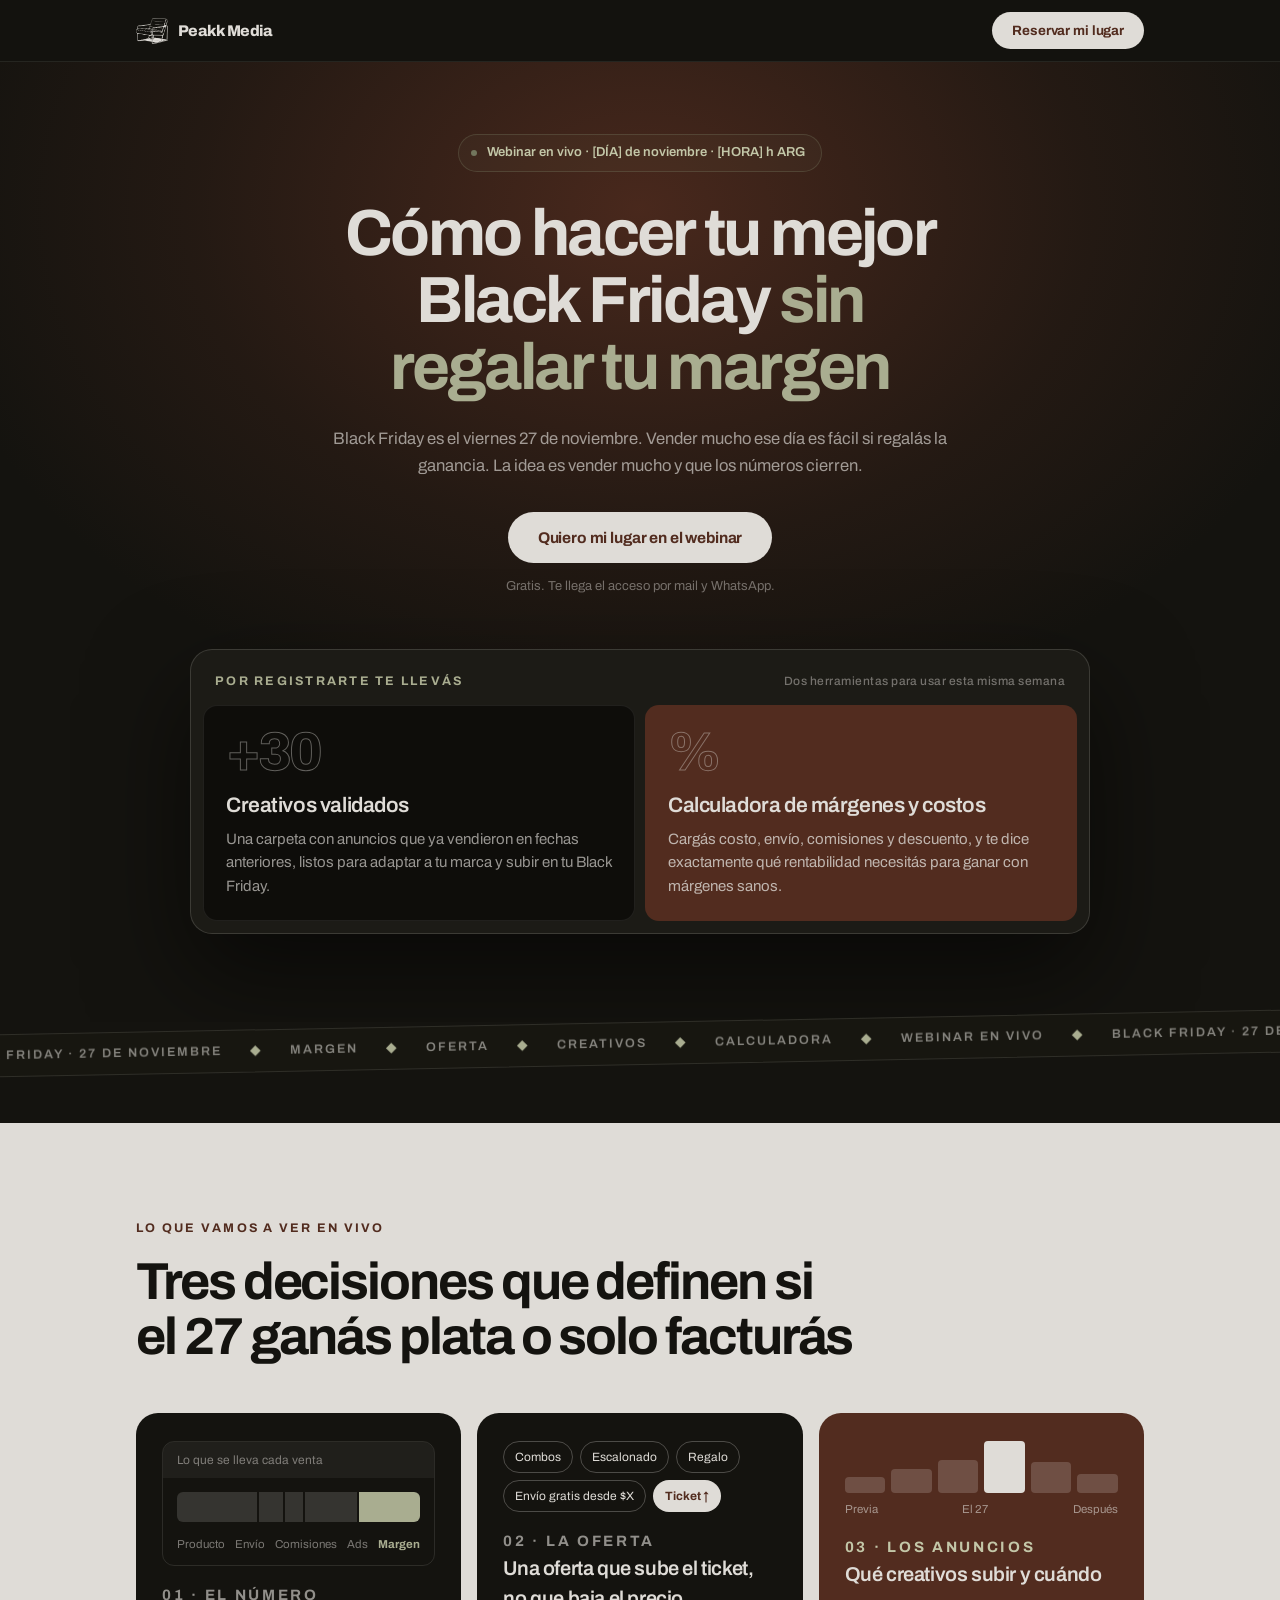
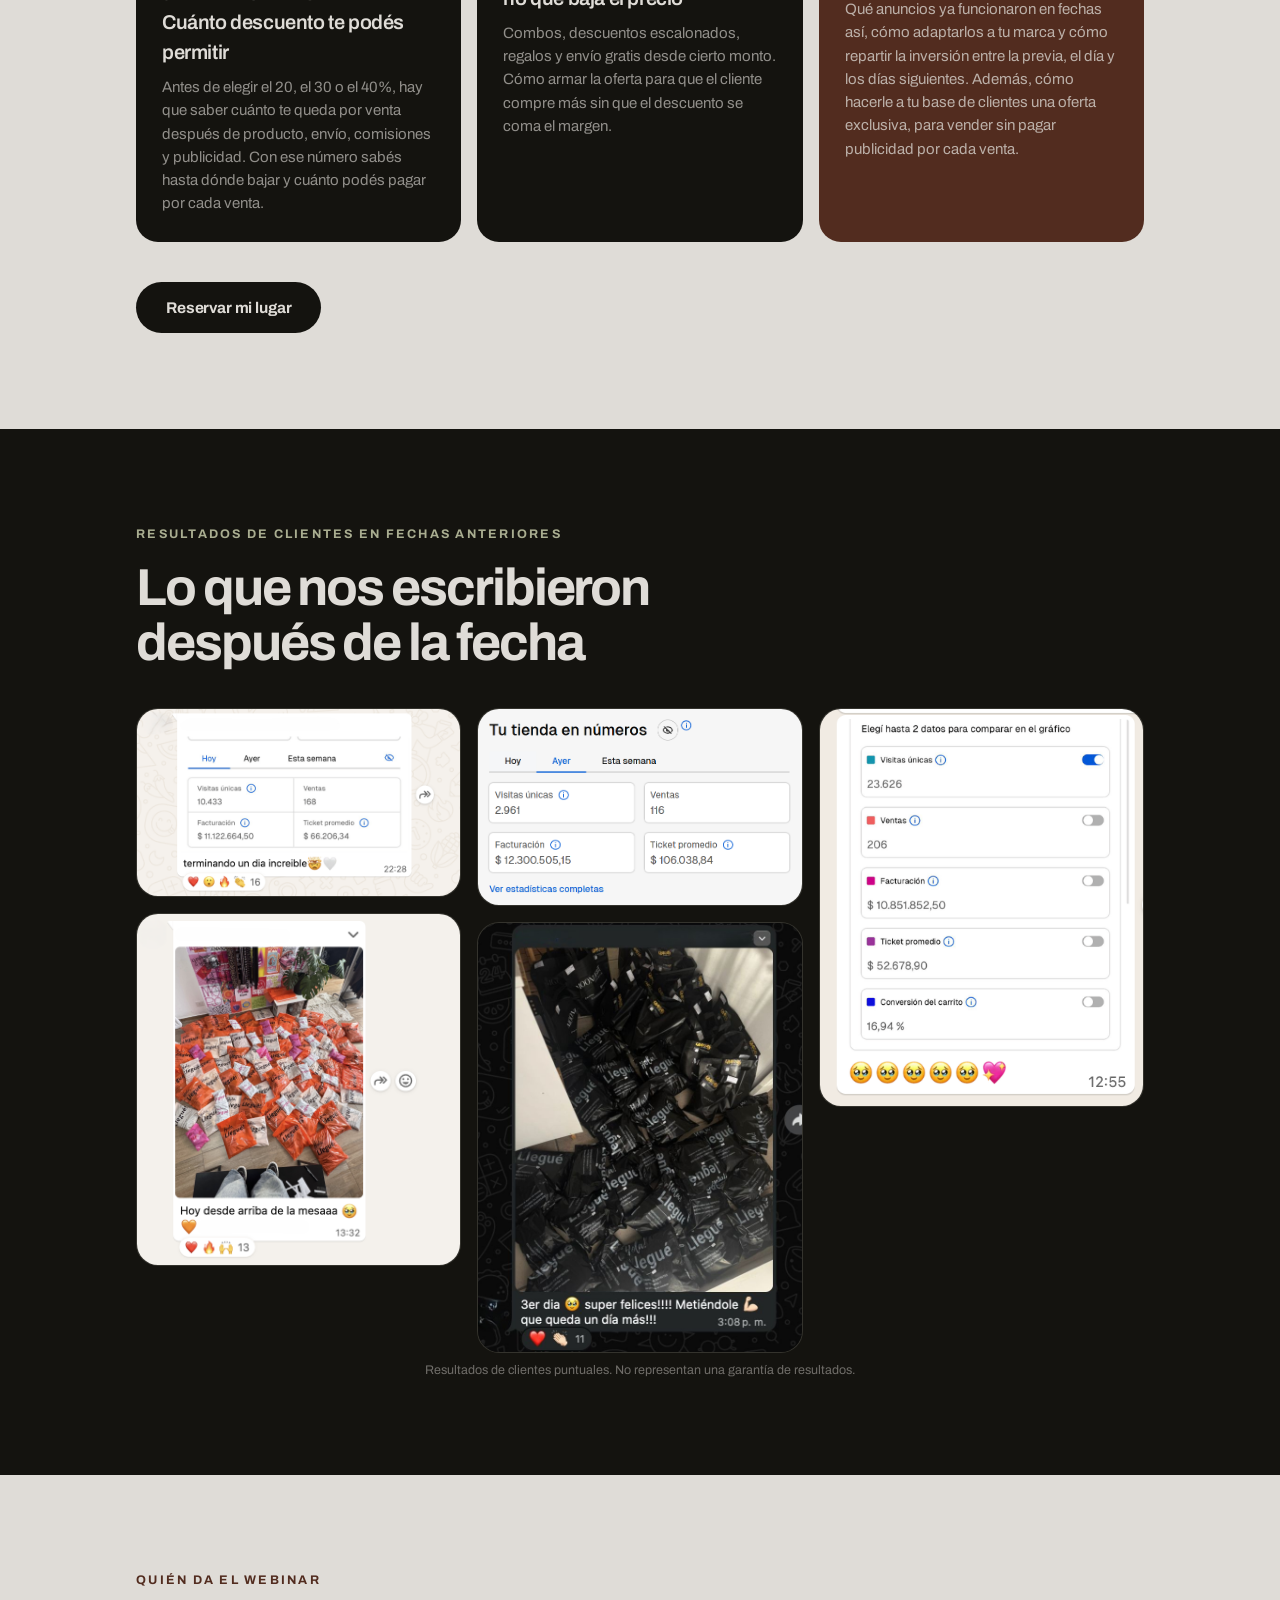
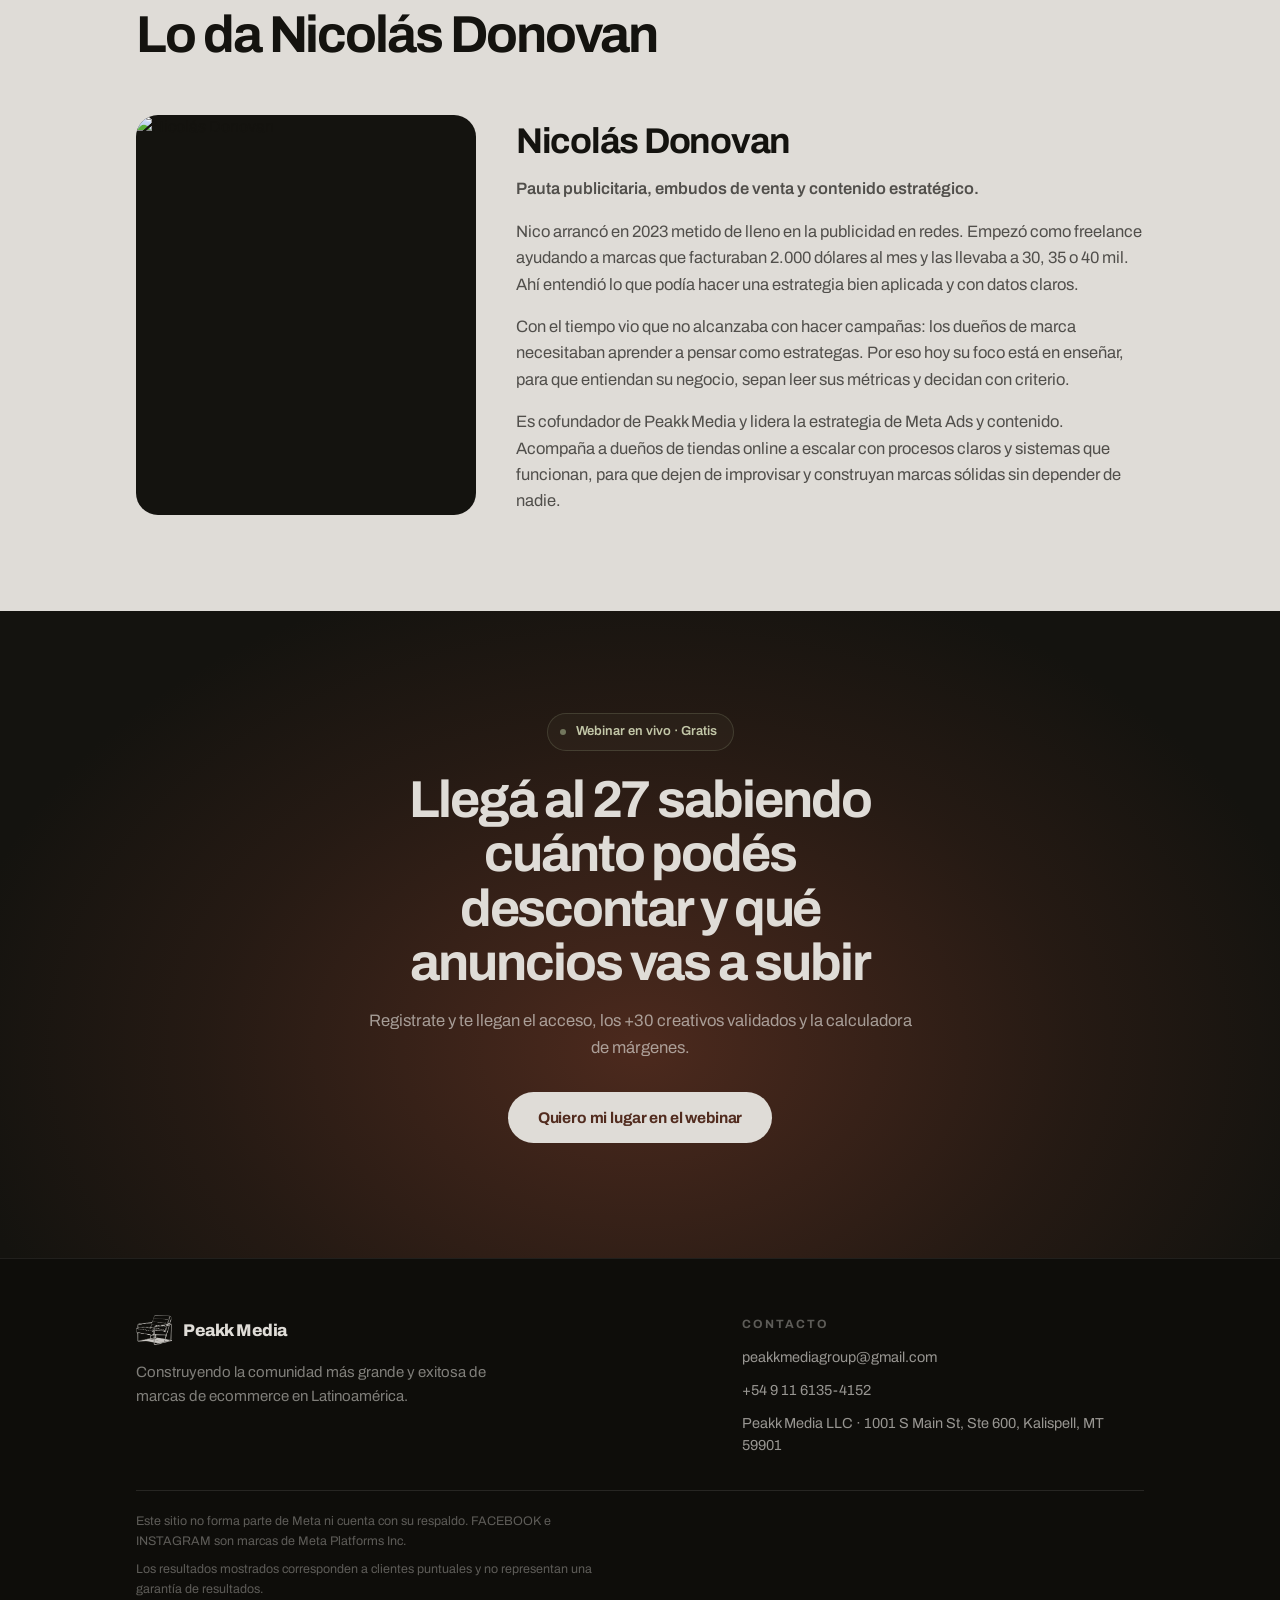
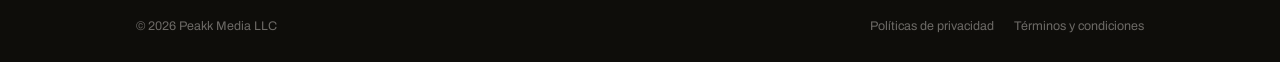
==== commit 63429a05: "Update black-friday.html" ====
--- a/black-friday.html
+++ b/black-friday.html
@@ -196,7 +196,7 @@
     <div class="pie-grid">
       <div>
         <span class="pie-marca">
-          <img class="pie-logo" src="assets/logo-peakk.png" alt="Peakk Media" width="120" height="99">
+          <img class="pie-logo" src="assets/logo.png" alt="Peakk Media" width="120" height="99">
           <span class="pie-marca-nombre">Peakk Media</span>
         </span>
         <p class="pie-lema">Construyendo la comunidad más grande y exitosa de marcas de ecommerce en Latinoamérica.</p>
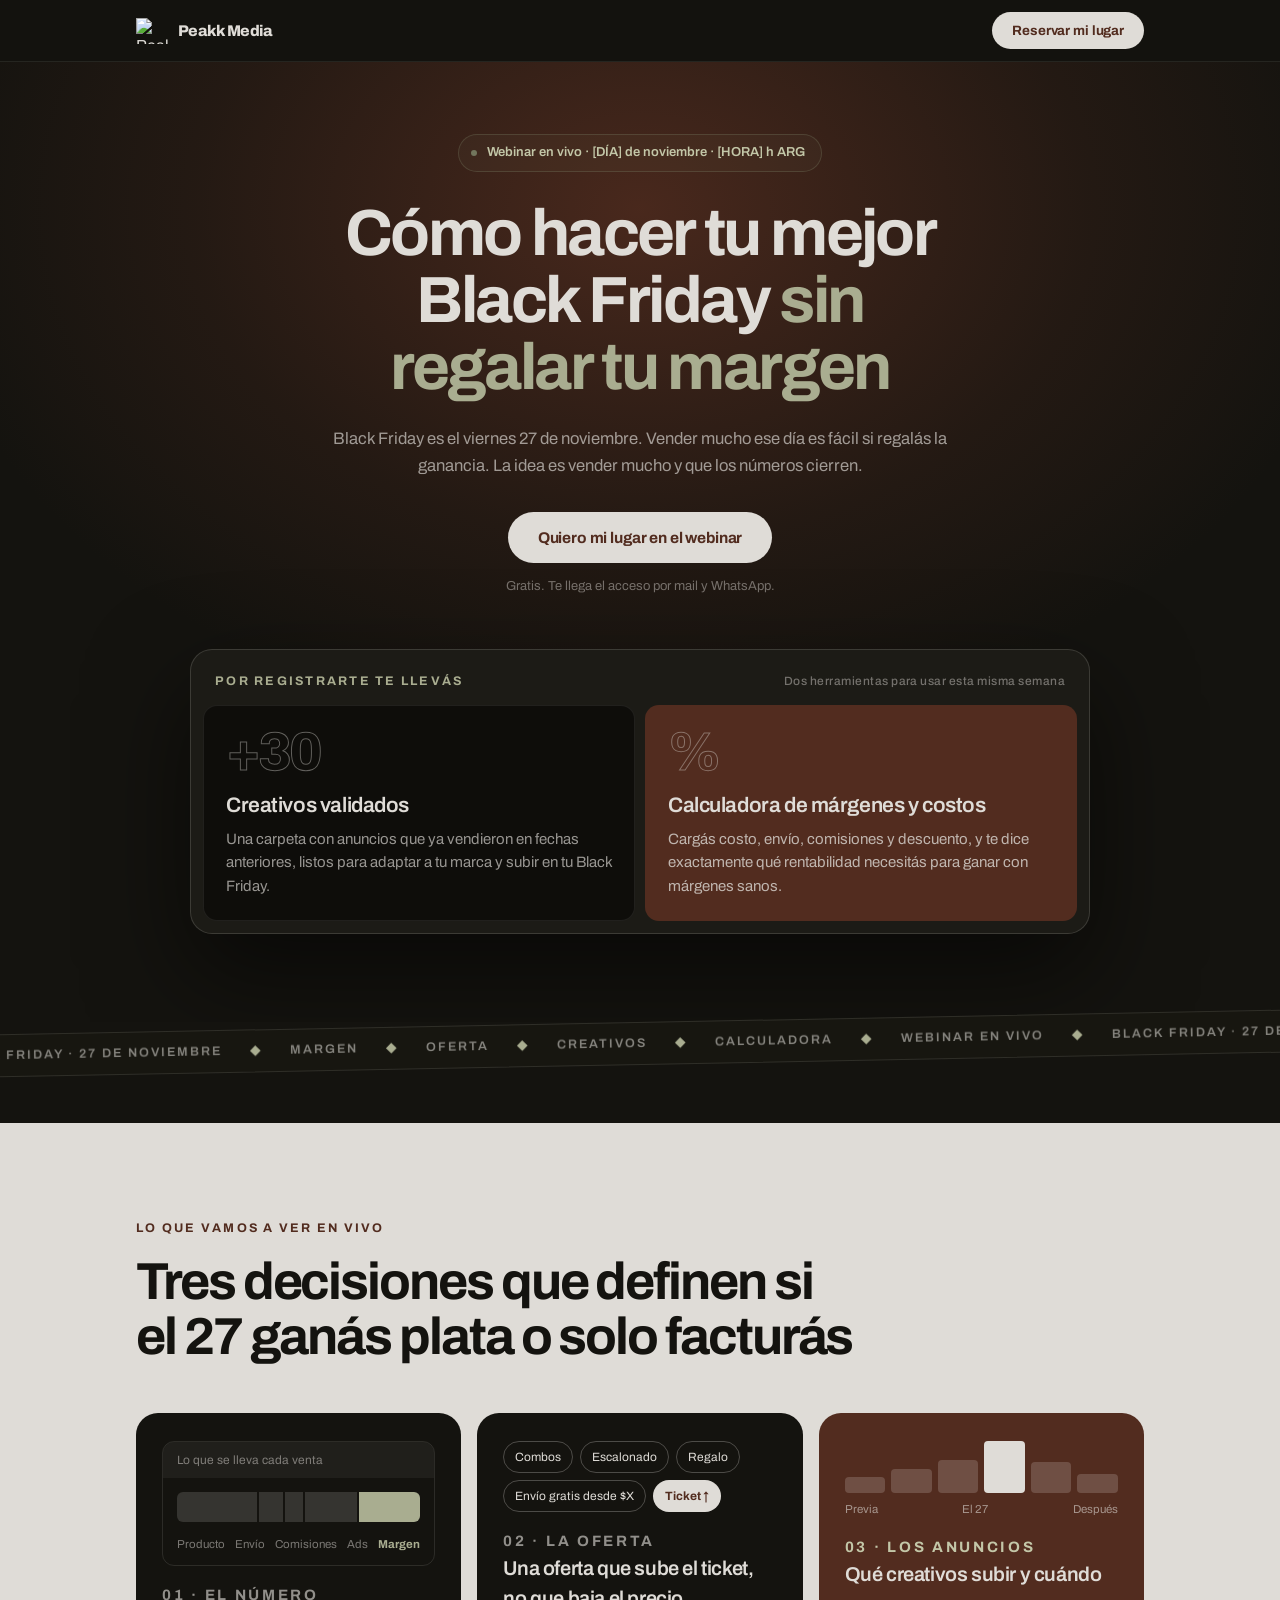
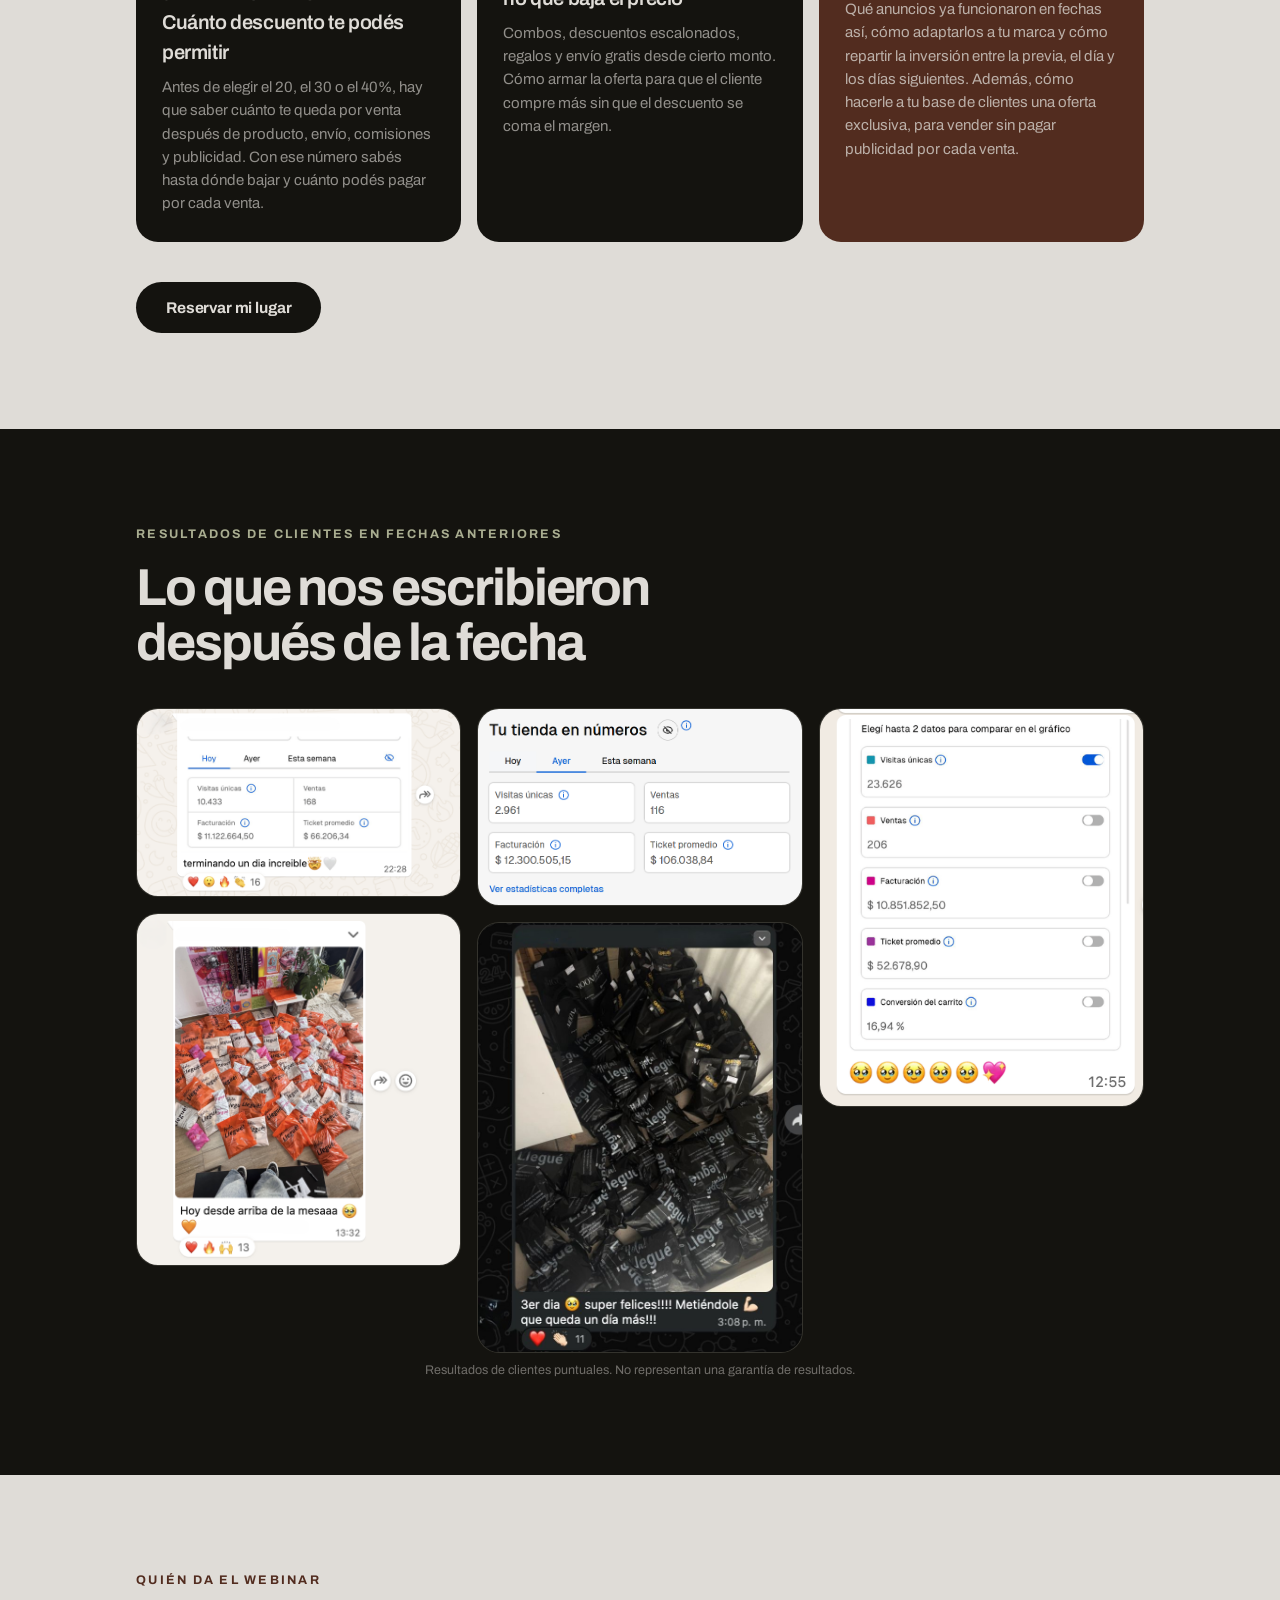
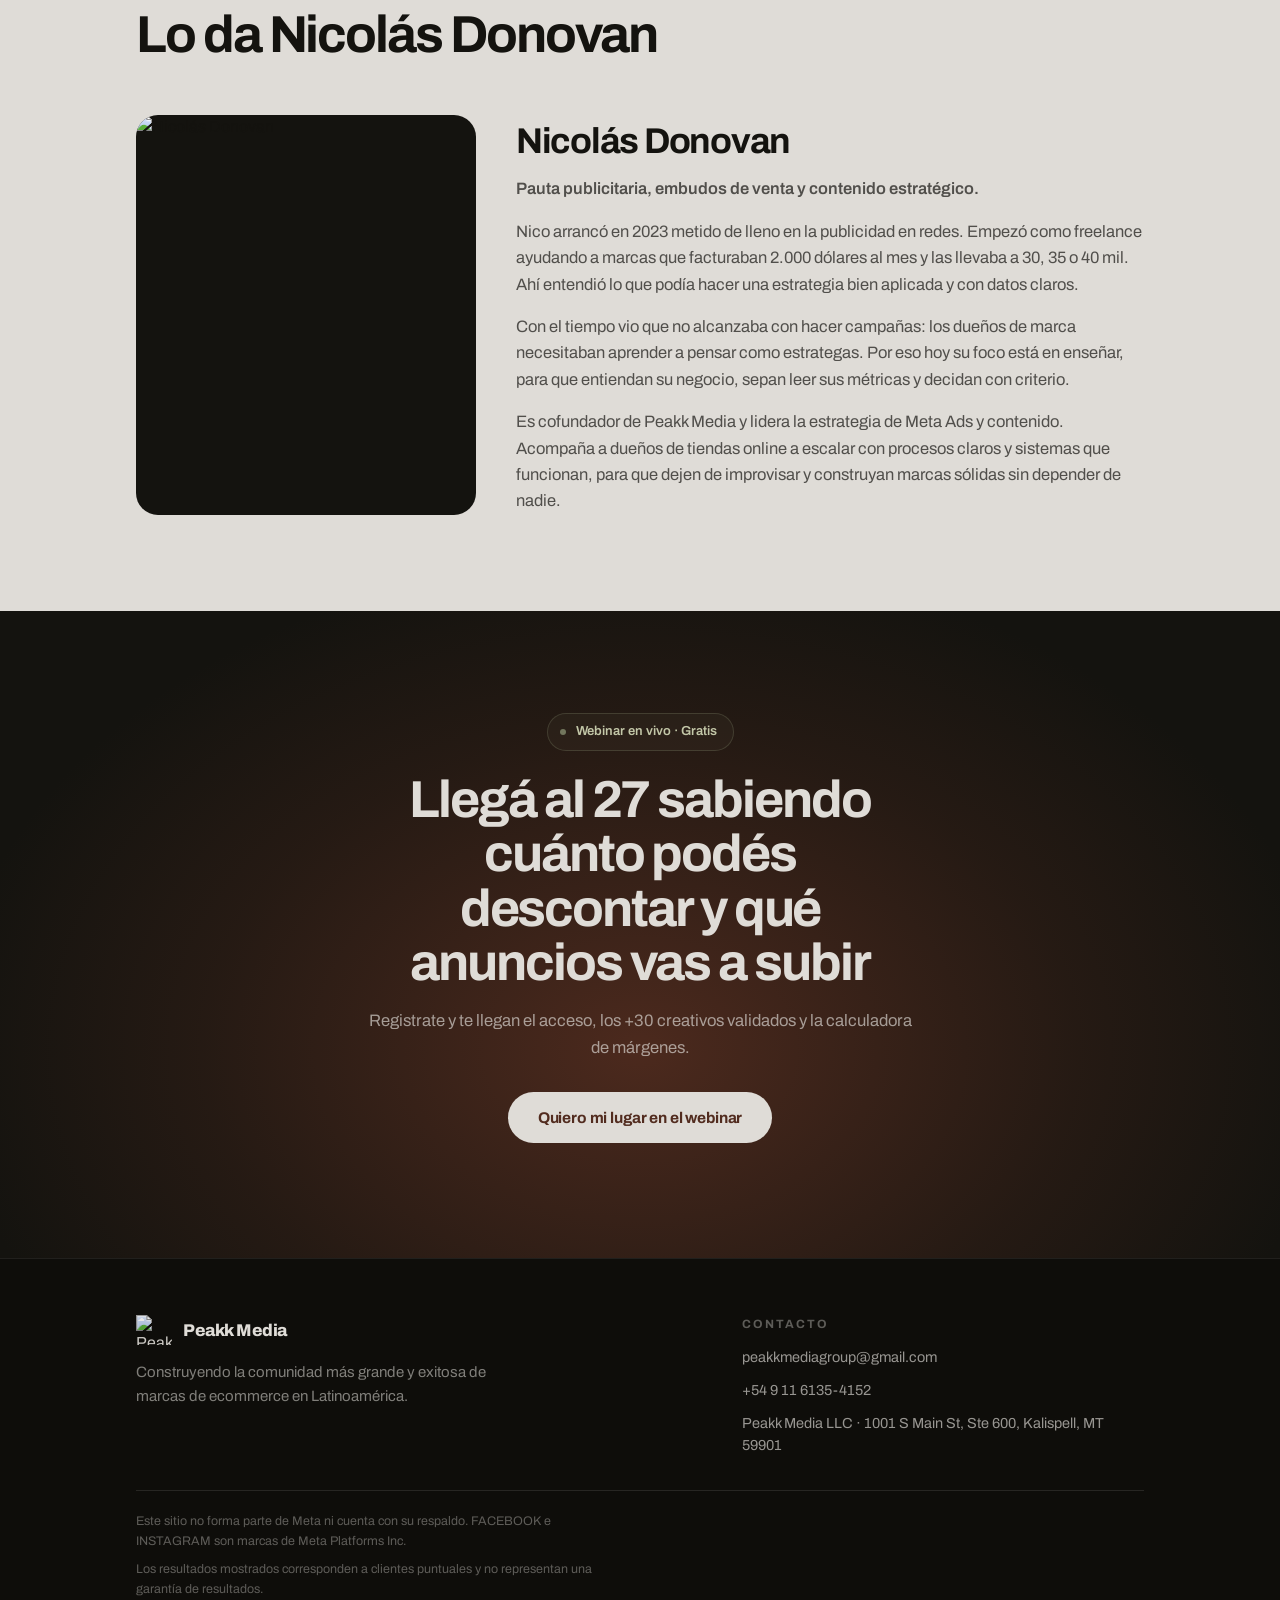
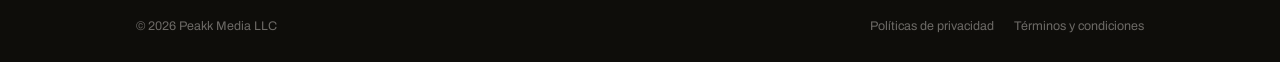
==== commit 101cfa2d: "Update black-friday.html" ====
--- a/black-friday.html
+++ b/black-friday.html
@@ -35,7 +35,7 @@
 <header class="barra">
   <div class="barra-inner">
     <a class="barra-logo" href="#top" aria-label="Peakk Media">
-      <img src="assets/logo.png" alt="Peakk Media" width="120" height="99">
+      <img src="assets/logo-peakk.png" alt="Peakk Media" width="120" height="99">
       <span class="barra-marca">Peakk Media</span>
     </a>
     <button type="button" class="btn btn--chico js-open-form">Reservar mi lugar</button>
@@ -196,7 +196,7 @@
     <div class="pie-grid">
       <div>
         <span class="pie-marca">
-          <img class="pie-logo" src="assets/logo.png" alt="Peakk Media" width="120" height="99">
+          <img class="pie-logo" src="assets/logo-peakk.png" alt="Peakk Media" width="120" height="99">
           <span class="pie-marca-nombre">Peakk Media</span>
         </span>
         <p class="pie-lema">Construyendo la comunidad más grande y exitosa de marcas de ecommerce en Latinoamérica.</p>
@@ -361,7 +361,9 @@
       <div class="ms-final" id="ms-thanks">
         <span class="ms-icon">✓</span>
         <h3>Listo, tu lugar está reservado</h3>
-        <p>Esta pantalla solo se ve en modo prueba. En producción el formulario redirige a la thank you page.</p>
+        <p>Revisá tu mail: ahí te llegan el link del webinar, los +30 creativos validados y la calculadora de márgenes.</p>
+        <!-- Esta pantalla aparece solo si WHATSAPP_URL está vacío o DEBUG = true -->
+
       </div>
 
     </div>
@@ -404,6 +406,11 @@
      ════════════════════════════════════════════════
      Todo sale por el webhook. Zapier se encarga de
      repartir a iClosed y a ActiveCampaign.
+
+     Al terminar, el lead va directo al link de
+     WhatsApp (WHATSAPP_URL). El webhook sale ANTES
+     del redirect y con keepalive, así que el alta
+     en ActiveCampaign no depende de a dónde vaya.
 
      El mail con el acceso al webinar y los regalos
      NO lo dispara esta página: lo dispara el Zap,
@@ -426,10 +433,14 @@
 
     // CALIFICADO = marca online Y 1k o más de inversión mensual
     var RECHAZAR_NO_APTOS = false;     // true = el que no califica ve pantalla de corte
-                                       //        y no llega a la thank you page
+                                       //        y no llega a WhatsApp
     var ENVIAR_PARCIALES = false;      // en true, manda al pasar del paso 1 al 2
 
-    var URL_GRACIAS = '/webinar-bf2026';   // CAMBIÁ por la thank you page del webinar
+    // PEGÁ ACÁ EL LINK DE WHATSAPP (grupo o chat), por ejemplo:
+    //   'https://chat.whatsapp.com/XXXXXXXXXXXXXXX'
+    //   'https://wa.me/5491161354143?text=Hola!'
+    // Vacío: no redirige y muestra "Listo, tu lugar está reservado" en el modal.
+    var WHATSAPP_URL = '';
     // DEBUG en true: no redirige y loguea todo en consola. Volver a false al publicar.
     var DEBUG = false;
 
@@ -798,27 +809,22 @@
       });
     });
 
-    /* ── Redirect a la thank you page (con datos para el embed de iClosed) ── */
+    /* ── Redirect al link de WhatsApp ──
+       El link va tal cual, sin agregarle parámetros: los links de grupo
+       y de wa.me no los necesitan. Los datos del lead ya viajaron a
+       Zapier por el webhook. */
     function redirigir() {
       if (yaRedirigio) return;
       yaRedirigio = true;
 
-      if (DEBUG || !URL_GRACIAS) {
-        if (DEBUG) console.log('[FIN] destino:', URL_GRACIAS || '(pantalla de prueba en el modal)', datos);
+      var destino = String(WHATSAPP_URL || '').trim();
+      if (DEBUG || !destino) {
+        if (DEBUG) console.log('[FIN] destino:', destino || '(sin link: pantalla de confirmación en el modal)', datos);
         pantallaFinal(thanks);
         return;
       }
 
-      var q = new URLSearchParams({
-        iclosedName: datos.nombre,
-        iclosedEmail: datos.email,
-        iclosedPhone: datos.telefono,
-        calificado: calificado ? '1' : '0',
-        evento_id: eventoId
-      });
-      Object.keys(TRACKING).forEach(function (k) { if (TRACKING[k]) q.append(k, TRACKING[k]); });
-
-      window.location.href = URL_GRACIAS + '?' + q.toString();
+      window.location.href = destino;
     }
 
     /* ── Envío ── */
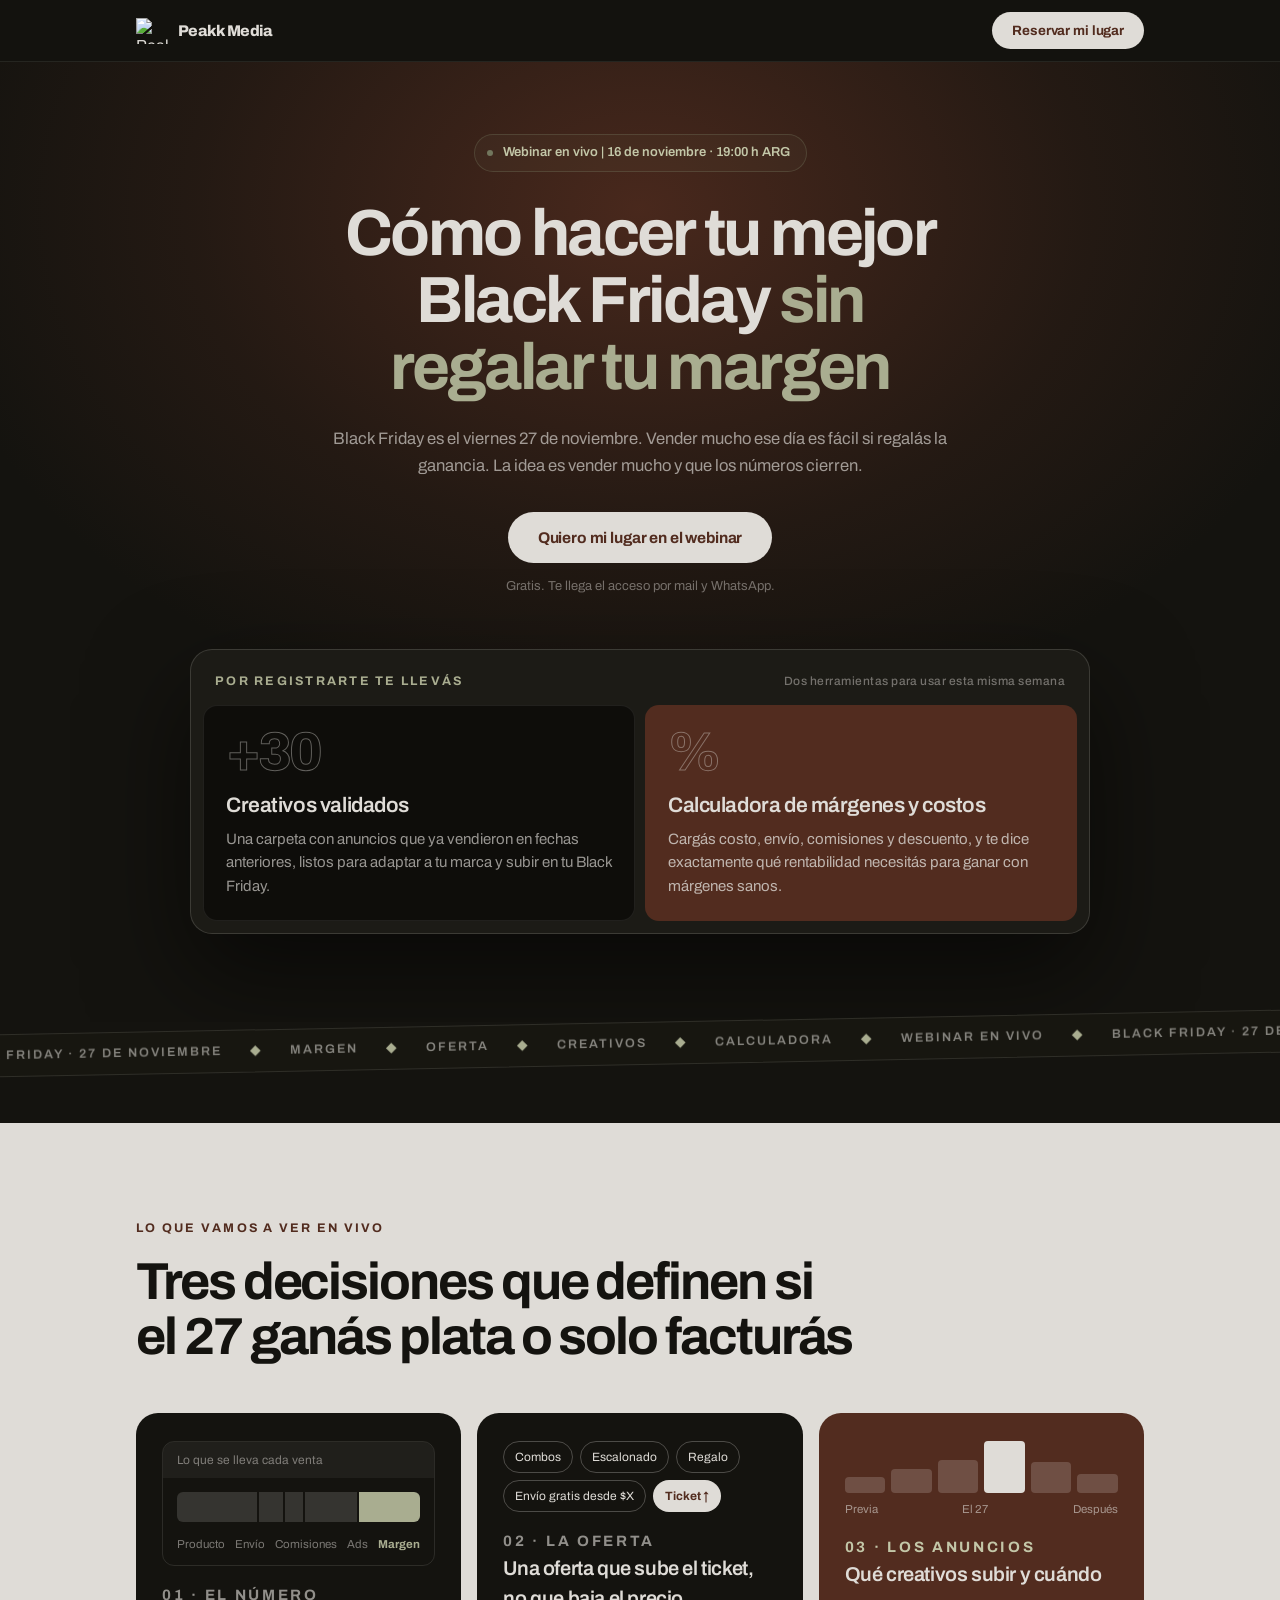
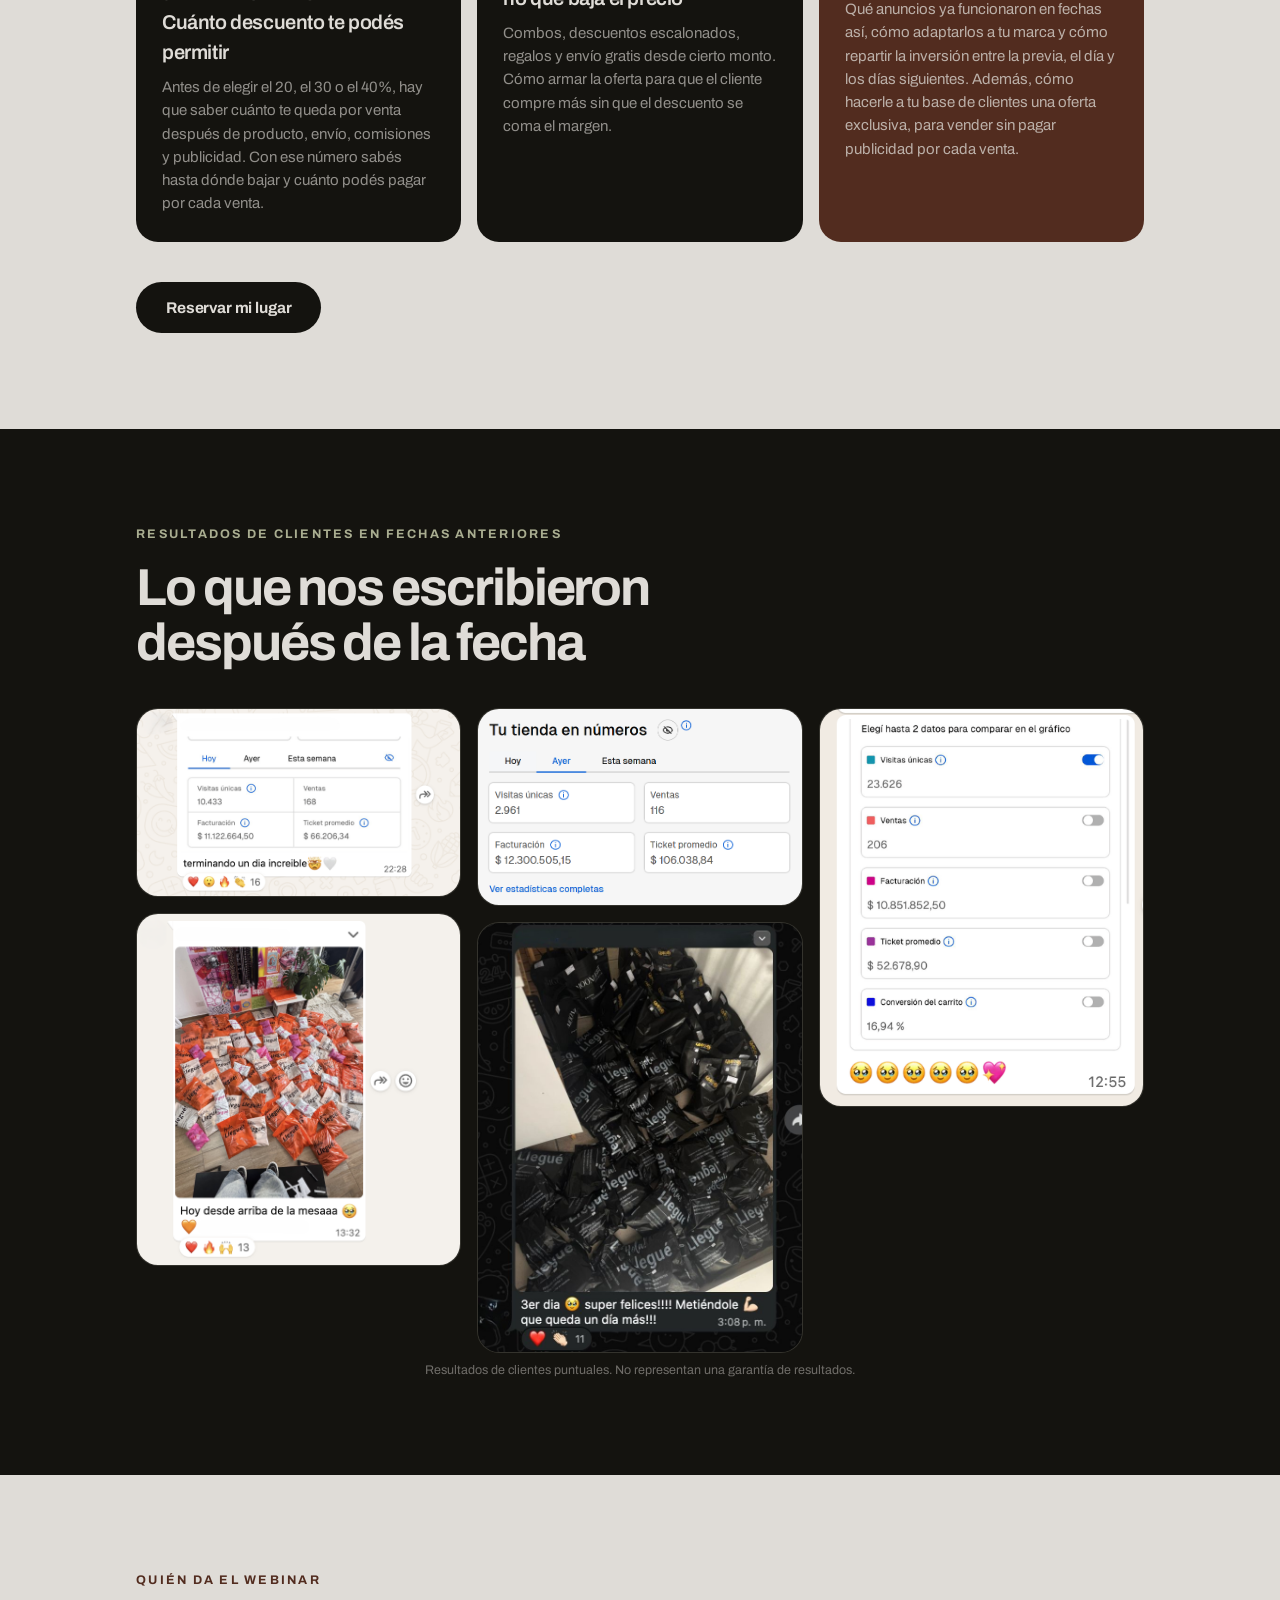
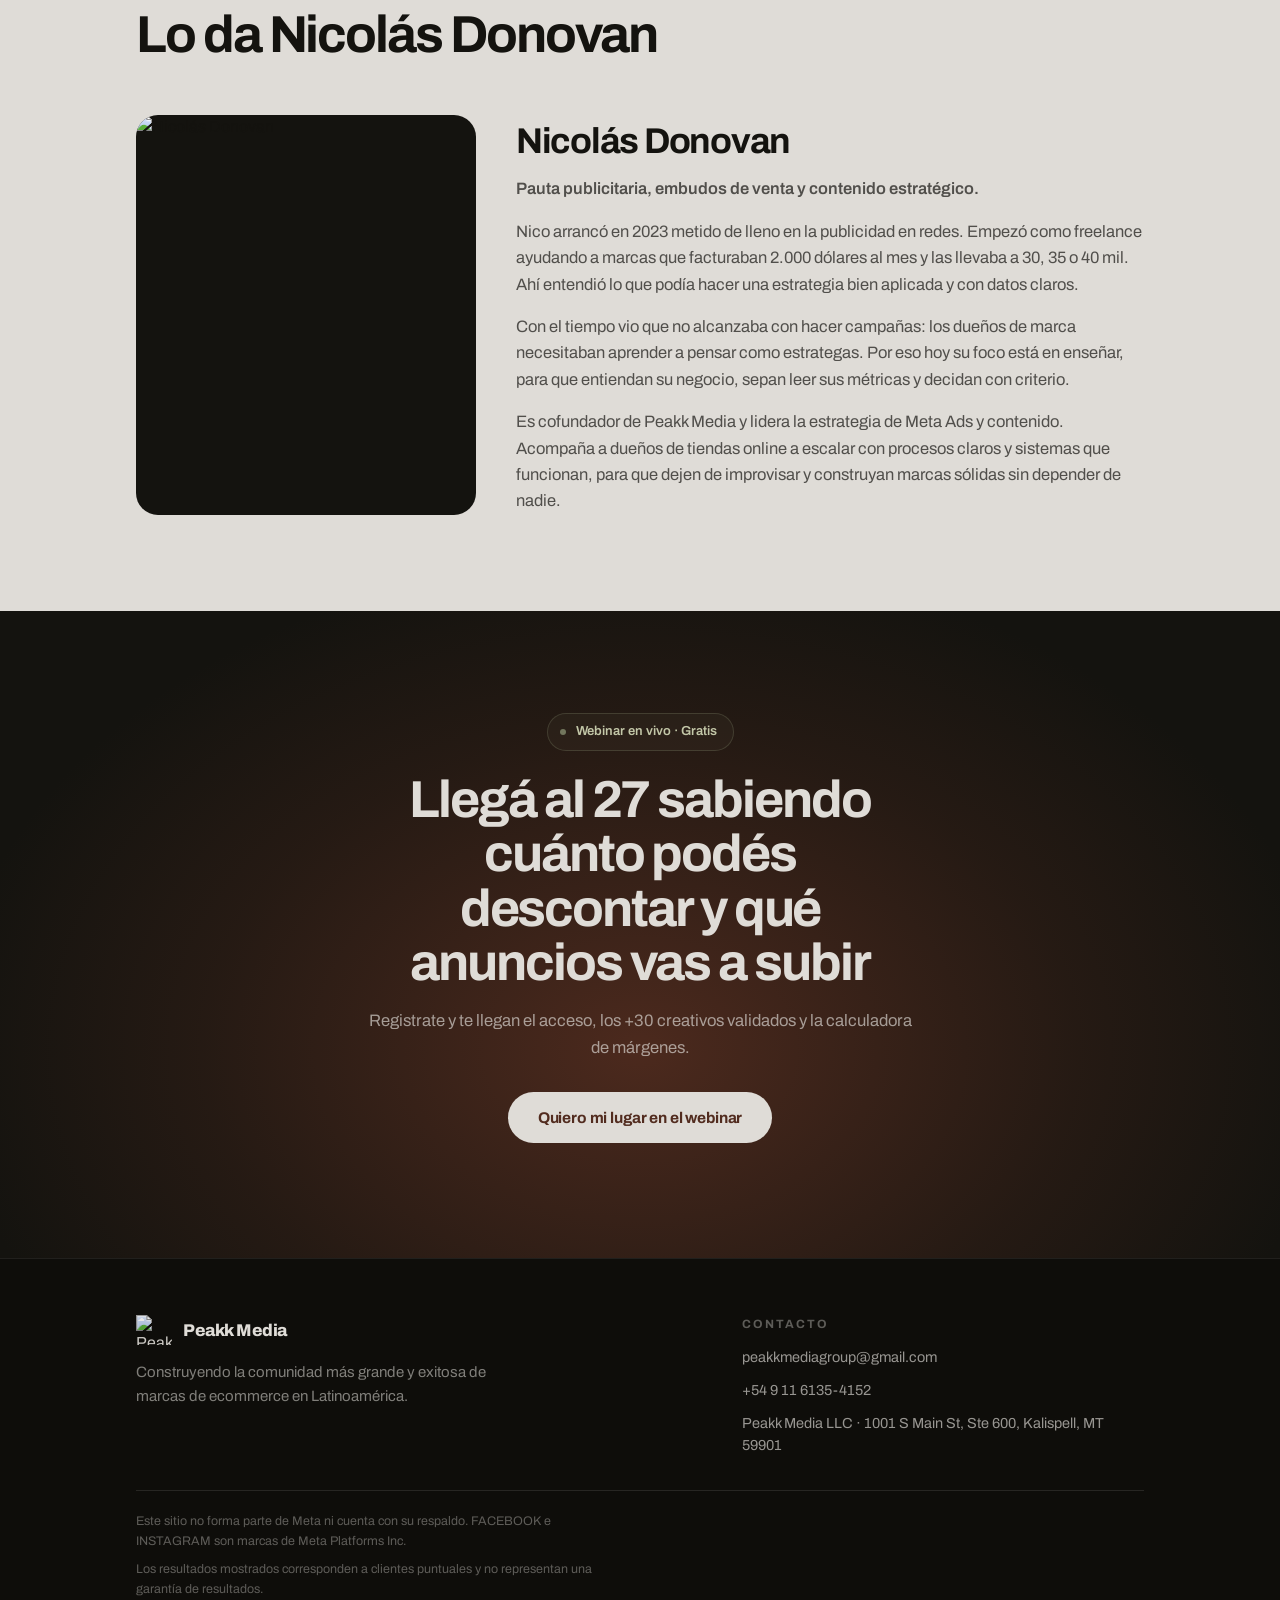
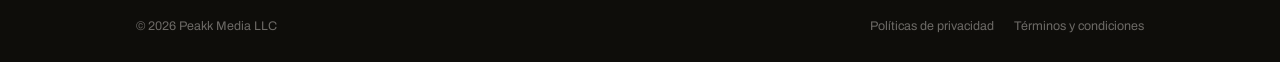
==== commit ebc306ef: "Update black-friday.html" ====
--- a/black-friday.html
+++ b/black-friday.html
@@ -46,7 +46,7 @@
 <section class="sec hero" id="top">
   <div class="wrap">
     <!-- EDITÁ LA FECHA Y HORA DEL WEBINAR -->
-    <p class="pildora">Webinar en vivo · [DÍA] de noviembre · [HORA] h ARG</p>
+    <p class="pildora">Webinar en vivo | 16 de noviembre · 19:00 h ARG</p>
     <h1>Cómo hacer tu mejor Black Friday <span class="destaque">sin regalar tu margen</span></h1>
     <p class="bajada">Black Friday es el viernes 27 de noviembre. Vender mucho ese día es fácil si regalás la ganancia. La idea es vender mucho y que los números cierren.</p>
 
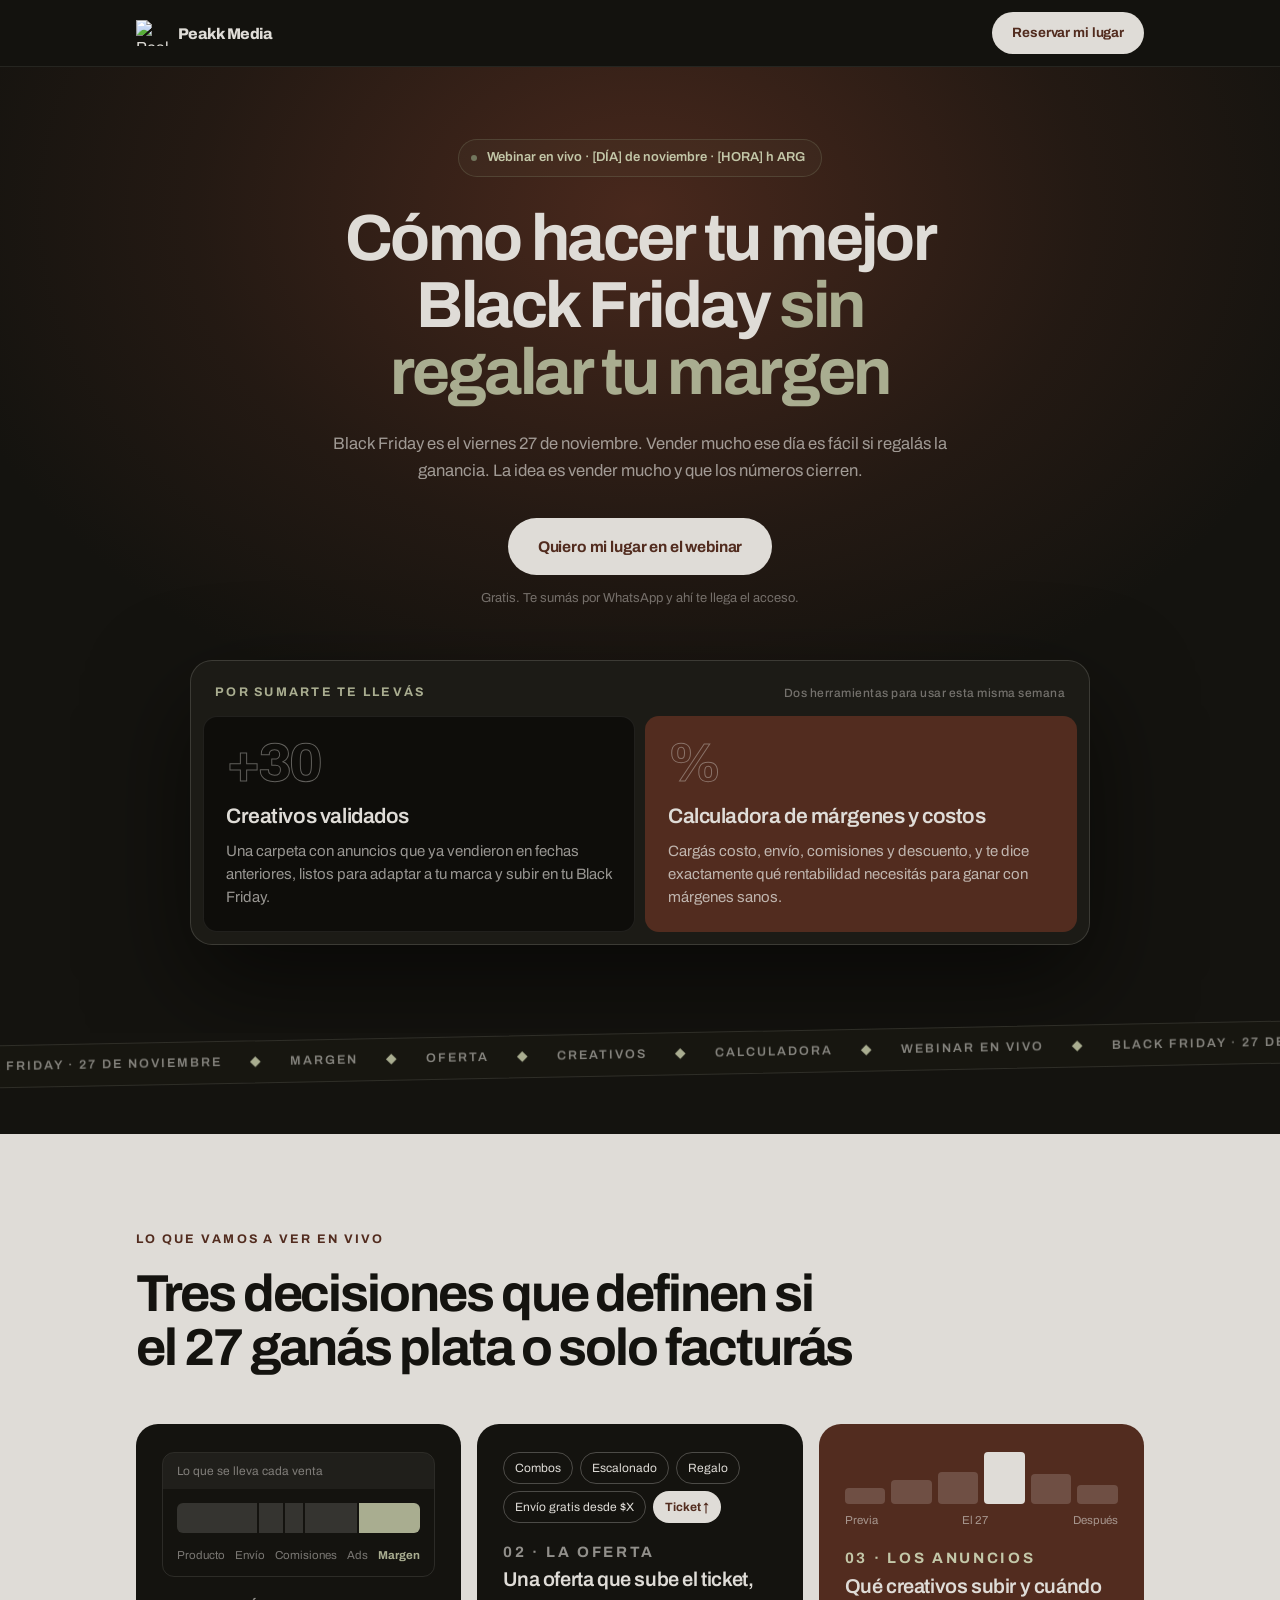
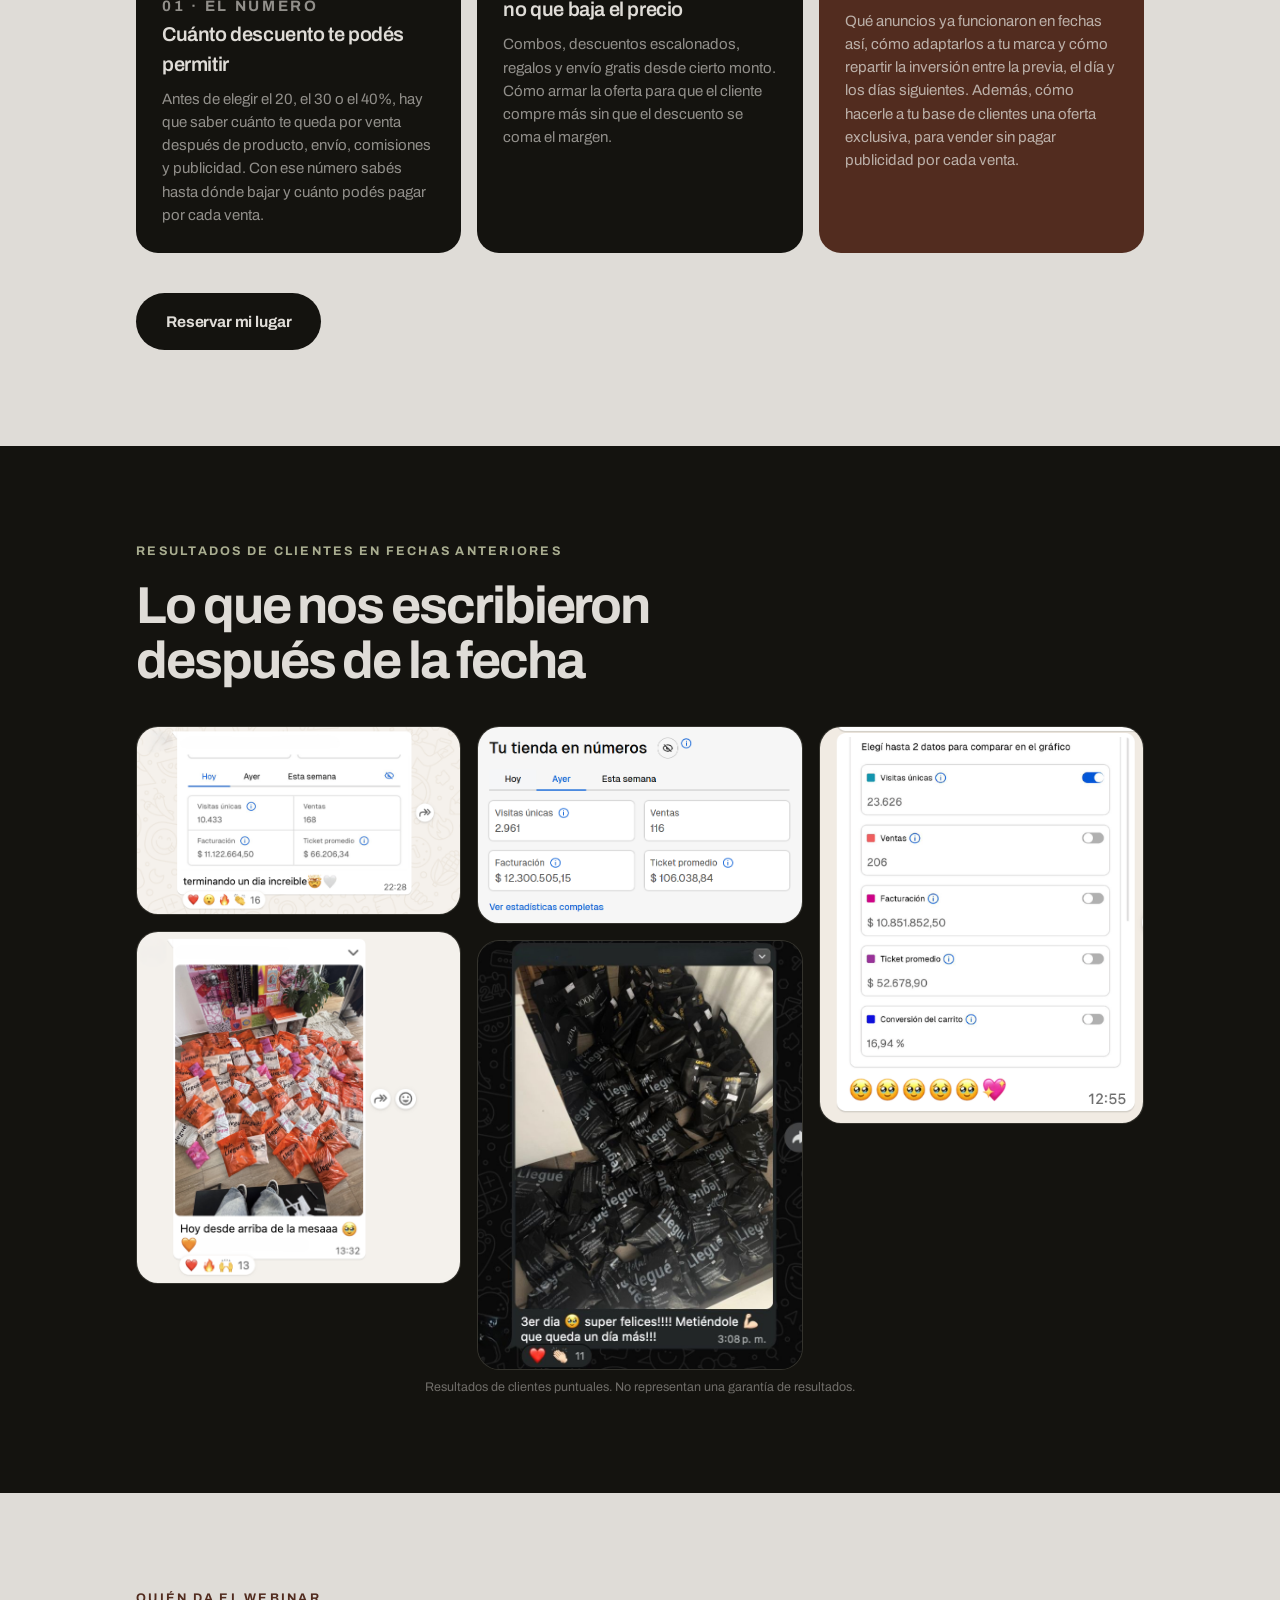
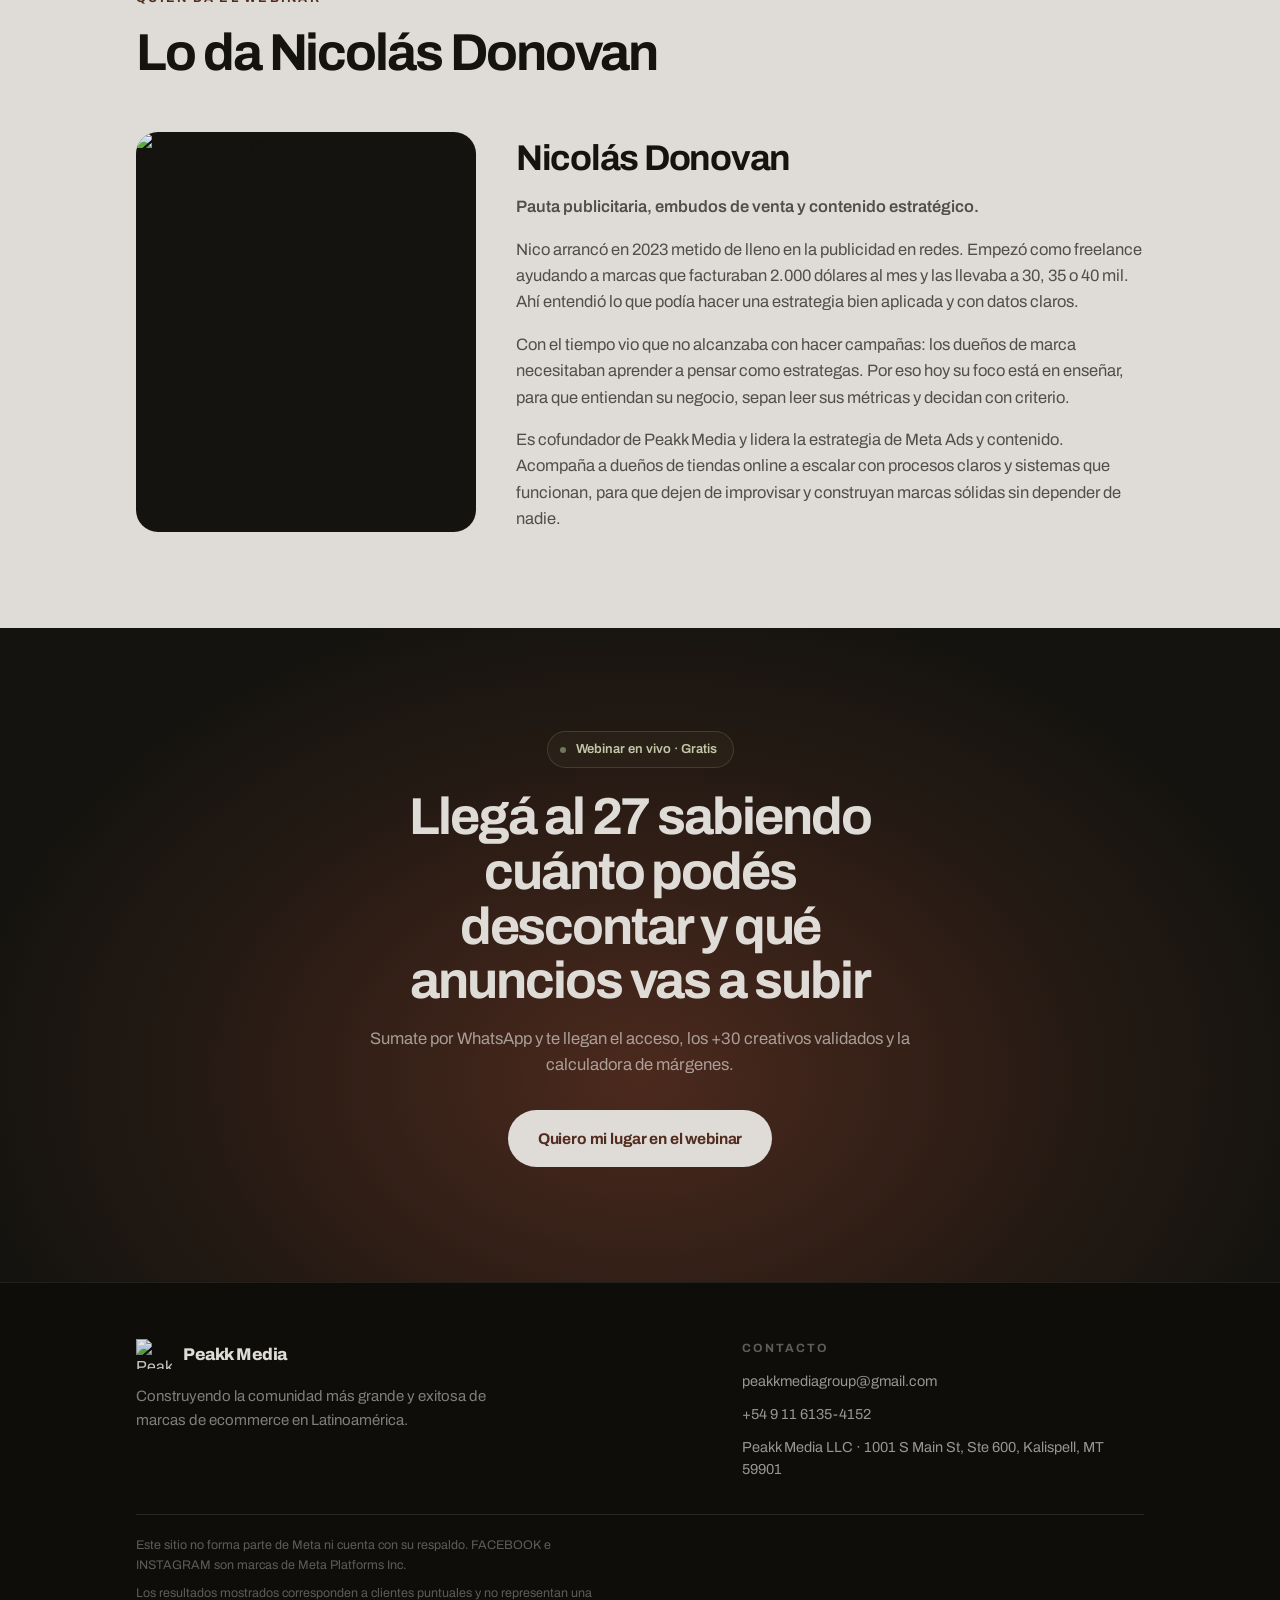
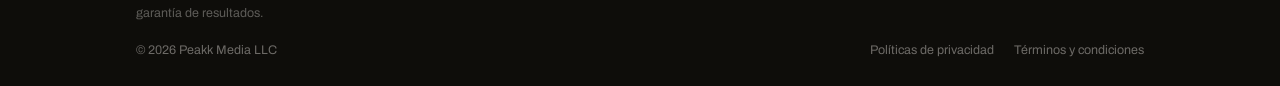
==== commit b44955e0: "Update black-friday.html" ====
--- a/black-friday.html
+++ b/black-friday.html
@@ -4,7 +4,7 @@
   <meta charset="utf-8">
   <meta name="viewport" content="width=device-width, initial-scale=1">
   <title>Tu mejor Black Friday sin regalar tu margen | Peakk Media</title>
-  <meta name="description" content="Webinar gratuito: cómo hacer tu mejor Black Friday sin regalar tu margen. Registrate y llevate +30 creativos validados y una calculadora de márgenes y costos.">
+  <meta name="description" content="Webinar gratuito: cómo hacer tu mejor Black Friday sin regalar tu margen. Sumate y llevate +30 creativos validados y una calculadora de márgenes y costos.">
   <meta name="author" content="Peakk Media">
   <meta property="og:type" content="website">
   <meta property="og:title" content="Cómo hacer tu mejor Black Friday sin regalar tu margen">
@@ -38,7 +38,7 @@
       <img src="assets/logo-peakk.png" alt="Peakk Media" width="120" height="99">
       <span class="barra-marca">Peakk Media</span>
     </a>
-    <button type="button" class="btn btn--chico js-open-form">Reservar mi lugar</button>
+    <a class="btn btn--chico js-whatsapp" href="#" data-ubicacion="barra">Reservar mi lugar</a>
   </div>
 </header>
 
@@ -46,17 +46,17 @@
 <section class="sec hero" id="top">
   <div class="wrap">
     <!-- EDITÁ LA FECHA Y HORA DEL WEBINAR -->
-    <p class="pildora">Webinar en vivo | 16 de noviembre · 19:00 h ARG</p>
+    <p class="pildora">Webinar en vivo · [DÍA] de noviembre · [HORA] h ARG</p>
     <h1>Cómo hacer tu mejor Black Friday <span class="destaque">sin regalar tu margen</span></h1>
     <p class="bajada">Black Friday es el viernes 27 de noviembre. Vender mucho ese día es fácil si regalás la ganancia. La idea es vender mucho y que los números cierren.</p>
 
     <div class="acciones">
-      <button type="button" class="btn js-open-form">Quiero mi lugar en el webinar</button>
-    </div>
-    <p class="micro">Gratis. Te llega el acceso por mail y WhatsApp.</p>
+      <a class="btn js-whatsapp" href="#" data-ubicacion="portada">Quiero mi lugar en el webinar</a>
+    </div>
+    <p class="micro">Gratis. Te sumás por WhatsApp y ahí te llega el acceso.</p>
 
     <div class="marco" data-aparece>
-      <div class="marco-titulo">Por registrarte te llevás <small>Dos herramientas para usar esta misma semana</small></div>
+      <div class="marco-titulo">Por sumarte te llevás <small>Dos herramientas para usar esta misma semana</small></div>
       <div class="regalos">
         <div class="regalo">
           <div class="regalo-num">+30</div>
@@ -130,7 +130,7 @@
     </div>
 
     <div class="acciones" style="margin-top:40px">
-      <button type="button" class="btn btn--tinta js-open-form">Reservar mi lugar</button>
+      <a class="btn btn--tinta js-whatsapp" href="#" data-ubicacion="temario">Reservar mi lugar</a>
     </div>
   </div>
 </section>
@@ -183,9 +183,9 @@
   <div class="wrap">
     <p class="pildora">Webinar en vivo · Gratis</p>
     <h2>Llegá al 27 sabiendo cuánto podés descontar y qué anuncios vas a subir</h2>
-    <p class="bajada">Registrate y te llegan el acceso, los +30 creativos validados y la calculadora de márgenes.</p>
+    <p class="bajada">Sumate por WhatsApp y te llegan el acceso, los +30 creativos validados y la calculadora de márgenes.</p>
     <div class="acciones">
-      <button type="button" class="btn js-open-form">Quiero mi lugar en el webinar</button>
+      <a class="btn js-whatsapp" href="#" data-ubicacion="cierre">Quiero mi lugar en el webinar</a>
     </div>
   </div>
 </section>
@@ -226,671 +226,37 @@
   </div>
 </footer>
 
-<!-- ════════════════════════════════════════════════
-     MODAL — FORMULARIO EN 3 PASOS
-     Paso 1: nombre y email
-     Paso 2: teléfono (WhatsApp)
-     Paso 3: tipo de negocio + inversión en ads
-     ════════════════════════════════════════════════ -->
-<div class="modal-overlay" id="form-modal" role="dialog" aria-modal="true" aria-label="Registro al webinar">
-  <div class="modal-box">
-    <button type="button" class="modal-close" id="modal-close" aria-label="Cerrar">×</button>
-
-    <div class="ms-form" id="ms-form">
-
-      <div class="ms-progress" id="ms-progress">
-        <span class="done"></span><span></span><span></span>
-      </div>
-
-      <!-- PASO 1 — nombre y email -->
-      <div class="ms-step active" data-step="1">
-        <p class="ms-eyebrow">Paso 1 de 3</p>
-        <h3>Reservá tu lugar en el webinar</h3>
-        <p class="ms-sub">Te mandamos el acceso y los regalos por mail: +30 creativos validados y la calculadora de márgenes.</p>
-
-        <div class="ms-field">
-          <label for="ms-nombre">Nombre <i>*</i></label>
-          <input type="text" id="ms-nombre" name="fullname" placeholder="Tu nombre" autocomplete="name">
-          <p class="ms-error" id="err-nombre">Escribí tu nombre para continuar.</p>
-        </div>
-
-        <div class="ms-field">
-          <label for="ms-email">Email <i>*</i></label>
-          <input type="email" id="ms-email" name="email" placeholder="Tu mejor email" autocomplete="email" inputmode="email" spellcheck="false">
-          <p class="ms-error" id="err-email">Revisá el email: falta el @ o el dominio.</p>
-          <p class="ms-suggest" id="sug-email">¿Quisiste decir <button type="button" id="sug-email-btn"></button>?</p>
-        </div>
-
-        <button type="button" class="ms-btn" id="ms-next-1">Siguiente →</button>
-      </div>
-
-      <!-- PASO 2 — teléfono -->
-      <div class="ms-step" data-step="2">
-        <p class="ms-eyebrow">Paso 2 de 3</p>
-        <h3>¿Cuál es tu número de teléfono?</h3>
-        <p class="ms-sub">Lo usamos para mandarte el link del webinar y el recordatorio antes de empezar. Nada más que eso.</p>
-
-        <div class="ms-field">
-          <label for="ms-tel">Teléfono <i>*</i></label>
-          <div class="ms-tel">
-            <select id="ms-cc" aria-label="Código de país">
-              <option value="54" selected="">🇦🇷 +54</option>
-              <option value="598">🇺🇾 +598</option>
-              <option value="56">🇨🇱 +56</option>
-              <option value="595">🇵🇾 +595</option>
-              <option value="591">🇧🇴 +591</option>
-              <option value="51">🇵🇪 +51</option>
-              <option value="57">🇨🇴 +57</option>
-              <option value="593">🇪🇨 +593</option>
-              <option value="52">🇲🇽 +52</option>
-              <option value="55">🇧🇷 +55</option>
-              <option value="34">🇪🇸 +34</option>
-              <option value="1">🇺🇸 +1</option>
-            </select>
-            <input type="tel" id="ms-tel" placeholder="11 2345 6789" inputmode="tel" autocomplete="tel">
-          </div>
-          <p class="ms-error" id="err-tel">Revisá el número: con característica y sin el 15.</p>
-          <p class="ms-hint">Con característica, sin el 0 ni el 15. Ejemplo: 11 2345 6789.</p>
-        </div>
-
-        <button type="button" class="ms-btn" id="ms-next-2">Siguiente →</button>
-        <button type="button" class="ms-back" data-goto="1">← Volver</button>
-      </div>
-
-      <!-- PASO 3 — dos preguntas: negocio + inversión -->
-      <div class="ms-step" data-step="3">
-        <p class="ms-eyebrow">Paso 3 de 3</p>
-        <h3>Contanos de tu negocio</h3>
-        <p class="ms-sub">Dos preguntas y tu lugar queda reservado.</p>
-
-        <div class="ms-group">
-          <p class="ms-q">¿Qué tipo de negocio tenés?</p>
-          <div class="ms-options">
-            <button type="button" class="ms-opt" data-negocio="ecommerce" data-apto="1">
-              <span class="dot"></span>Tienda Online / Ecommerce / Marca Online
-            </button>
-            <button type="button" class="ms-opt" data-negocio="infoproducto" data-apto="0">
-              <span class="dot"></span>Infoproducto
-            </button>
-            <button type="button" class="ms-opt" data-negocio="agencia" data-apto="0">
-              <span class="dot"></span>Agencia
-            </button>
-            <button type="button" class="ms-opt" data-negocio="otro" data-apto="0">
-              <span class="dot"></span>Otro
-            </button>
-          </div>
-          <p class="ms-error" id="err-negocio">Elegí el tipo de negocio.</p>
-        </div>
-
-        <div class="ms-group">
-          <p class="ms-q">¿Cuánto invertís en ads por mes?</p>
-          <div class="ms-options">
-            <button type="button" class="ms-opt" data-inversion="Menos de 1k USD" data-inv-apto="0">
-              <span class="dot"></span>Menos de 1k USD
-            </button>
-            <button type="button" class="ms-opt" data-inversion="1K-2K USD" data-inv-apto="1">
-              <span class="dot"></span>1K – 2K USD
-            </button>
-            <button type="button" class="ms-opt" data-inversion="2K-5K USD" data-inv-apto="1">
-              <span class="dot"></span>2K – 5K USD
-            </button>
-            <button type="button" class="ms-opt" data-inversion="5k-10k USD" data-inv-apto="1">
-              <span class="dot"></span>5K – 10K USD
-            </button>
-            <button type="button" class="ms-opt" data-inversion="Más de 10k USD" data-inv-apto="1">
-              <span class="dot"></span>Más de 10K USD
-            </button>
-          </div>
-          <p class="ms-error" id="err-inversion">Elegí cuánto invertís por mes.</p>
-        </div>
-
-        <button type="button" class="ms-btn" id="ms-submit">Reservar mi lugar →</button>
-        <button type="button" class="ms-back" data-goto="2">← Volver</button>
-      </div>
-
-      <!-- NO CALIFICA — pantalla final, sin retorno -->
-      <div class="ms-final" id="ms-reject">
-        <span class="ms-icon">✕</span>
-        <h3>Este webinar no es para vos</h3>
-        <p>Está armado para tiendas online que ya están invirtiendo en publicidad. Aplicado a otro modelo de negocio, o sin presupuesto de ads corriendo, no te va a servir.</p>
-        <p>Prefiero decírtelo ahora y no hacerte perder una hora.</p>
-        <!-- Esta pantalla solo aparece si RECHAZAR_NO_APTOS = true -->
-      </div>
-
-      <!-- GRACIAS -->
-      <div class="ms-final" id="ms-thanks">
-        <span class="ms-icon">✓</span>
-        <h3>Listo, tu lugar está reservado</h3>
-        <p>Revisá tu mail: ahí te llegan el link del webinar, los +30 creativos validados y la calculadora de márgenes.</p>
-        <!-- Esta pantalla aparece solo si WHATSAPP_URL está vacío o DEBUG = true -->
-
-      </div>
-
-    </div>
-  </div>
-</div>
-
-<script>
-  /* ── MODAL ── */
-  (function () {
-    var modal = document.getElementById('form-modal');
-    var closeBtn = document.getElementById('modal-close');
-
-    function openModal() {
-      modal.classList.add('open');
-      document.body.classList.add('modal-open');
-      var primerInput = document.getElementById('ms-nombre');
-      if (primerInput && primerInput.offsetParent !== null) setTimeout(function () { primerInput.focus(); }, 120);
-    }
-    function closeModal() {
-      modal.classList.remove('open');
-      document.body.classList.remove('modal-open');
-      if (typeof window.msResetForm === 'function') window.msResetForm();
-    }
-
-    document.querySelectorAll('.js-open-form').forEach(function (el) {
-      el.addEventListener('click', function (e) { e.preventDefault(); openModal(); });
-    });
-
-    closeBtn.addEventListener('click', closeModal);
-    modal.addEventListener('click', function (e) { if (e.target === modal) closeModal(); });
-    document.addEventListener('keydown', function (e) {
-      if (e.key === 'Escape' && modal.classList.contains('open')) closeModal();
-    });
-  })();
-</script>
-
 <script>
   /* ════════════════════════════════════════════════
-     FORMULARIO EN 3 PASOS — DESTINO ÚNICO: ZAPIER
+     BOTONES → WHATSAPP
      ════════════════════════════════════════════════
-     Todo sale por el webhook. Zapier se encarga de
-     repartir a iClosed y a ActiveCampaign.
-
-     Al terminar, el lead va directo al link de
-     WhatsApp (WHATSAPP_URL). El webhook sale ANTES
-     del redirect y con keepalive, así que el alta
-     en ActiveCampaign no depende de a dónde vaya.
-
-     El mail con el acceso al webinar y los regalos
-     NO lo dispara esta página: lo dispara el Zap,
-     sumando el contacto a la lista o al tag del
-     webinar de Black Friday en ActiveCampaign.
-
-     OJO: si usás el mismo hook que Cyber Monday,
-     el Zap tiene que separar por el campo
-     `formulario` (webinar_blackfriday vs
-     video_cybermonday) para no mandar el mail
-     equivocado.
-
-     Eventos que salen por el hook:
-       lead     → completó los 3 pasos (calificado 1 o 0)
-       parcial  → solo si ENVIAR_PARCIALES = true
+     Todos los botones de la página (.js-whatsapp)
+     llevan a este link. Pegalo una sola vez acá:
+       'https://chat.whatsapp.com/XXXXXXXXXXXXXXX'   (grupo)
+       'https://wa.me/5491161354143?text=Hola!'      (chat)
+     Vacío, los botones no hacen nada.
+
+     Al hacer clic se manda a GTM el evento
+     `click_whatsapp`, con la ubicación del botón,
+     para poder medirlo como conversión.
      ════════════════════════════════════════════════ */
   (function () {
-    var ZAPIER_HOOK = 'https://hooks.zapier.com/hooks/catch/25626237/4tfkbhi/';
-    var FORMULARIO = 'webinar_blackfriday';
-
-    // CALIFICADO = marca online Y 1k o más de inversión mensual
-    var RECHAZAR_NO_APTOS = false;     // true = el que no califica ve pantalla de corte
-                                       //        y no llega a WhatsApp
-    var ENVIAR_PARCIALES = false;      // en true, manda al pasar del paso 1 al 2
-
-    // PEGÁ ACÁ EL LINK DE WHATSAPP (grupo o chat), por ejemplo:
-    //   'https://chat.whatsapp.com/XXXXXXXXXXXXXXX'
-    //   'https://wa.me/5491161354143?text=Hola!'
-    // Vacío: no redirige y muestra "Listo, tu lugar está reservado" en el modal.
     var WHATSAPP_URL = '';
-    // DEBUG en true: no redirige y loguea todo en consola. Volver a false al publicar.
-    var DEBUG = false;
-
-    var form = document.getElementById('ms-form');
-    if (!form) return;
-
-    var pasos = form.querySelectorAll('.ms-step');
-    var barras = document.querySelectorAll('#ms-progress span');
-    var progress = document.getElementById('ms-progress');
-    var reject = document.getElementById('ms-reject');
-    var thanks = document.getElementById('ms-thanks');
-    var inputNombre = document.getElementById('ms-nombre');
-    var inputEmail = document.getElementById('ms-email');
-    var inputTel = document.getElementById('ms-tel');
-    var selectCc = document.getElementById('ms-cc');
-    var btnSubmit = document.getElementById('ms-submit');
-
-    var datos = { nombre: '', email: '', telefono: '', negocio: '', inversion: '' };
-    var negocioApto = false;
-    var inversionApta = false;
-    var enviado = false;
-    var rechazado = false;
-    var yaRedirigio = false;
-    var parcialEnviado = false;
-    var eventoId = '';
-    var calificado = false;
-
+
+    var destino = String(WHATSAPP_URL || '').trim();
     window.dataLayer = window.dataLayer || [];
 
-    /* ── TRACKING: UTMs y click IDs ── */
-    var TRACKING = (function () {
-      var claves = ['utm_source', 'utm_medium', 'utm_campaign', 'utm_content', 'utm_term', 'fbclid', 'gclid', 'ttclid'];
-      var guardado = {};
-      try { guardado = JSON.parse(sessionStorage.getItem('peakk_tracking') || '{}'); } catch (e) { guardado = {}; }
-      try {
-        var qs = new URLSearchParams(window.location.search);
-        claves.forEach(function (k) { var v = qs.get(k); if (v) guardado[k] = v; });
-        sessionStorage.setItem('peakk_tracking', JSON.stringify(guardado));
-      } catch (e) {}
-      guardado.landing_url = window.location.href.split('#')[0];
-      guardado.referrer = document.referrer || '';
-      return guardado;
-    })();
-
-    function nuevoEventoId() {
-      return 'lead_' + Date.now() + '_' + Math.random().toString(36).slice(2, 10);
-    }
-
-    function partirNombre(n) {
-      var p = String(n || '').trim().split(/\s+/);
-      var first = p.shift() || '';
-      return { firstName: first, lastName: p.join(' ') };
-    }
-
-    /* ── TELÉFONO A E.164 ── */
-    function normalizarTelefono(cc, raw) {
-      var n = String(raw || '').replace(/\D/g, '');
-      if (!n) return '';
-      n = n.replace(/^0+/, '');
-      if (n.indexOf(cc) === 0 && n.length > cc.length + 7) n = n.slice(cc.length);
-      if (cc === '54') {
-        n = n.replace(/^9/, '');
-        n = n.replace(/^(\d{2,4})15(\d{6,8})$/, '$1$2');
-        n = '9' + n;
-      }
-      if (n.length < 8 || n.length > 13) return '';
-      return '+' + cc + n;
-    }
-
-    /* ── WEBHOOK A ZAPIER (fire and forget, form-encoded, keepalive) ── */
-    function enviarWebhook(payload) {
-      if (!ZAPIER_HOOK) {
-        if (DEBUG) console.warn('[HOOK] falta configurar ZAPIER_HOOK', payload);
-        return;
-      }
-      var body = new URLSearchParams();
-      Object.keys(payload).forEach(function (k) {
-        if (payload[k] !== undefined && payload[k] !== null && payload[k] !== '') body.append(k, payload[k]);
-      });
-      Object.keys(TRACKING).forEach(function (k) {
-        if (TRACKING[k]) body.append(k, TRACKING[k]);
-      });
-      if (DEBUG) console.log('[HOOK] →', payload.evento, payload);
-      try {
-        fetch(ZAPIER_HOOK, {
-          method: 'POST',
-          mode: 'no-cors',
-          keepalive: true,
-          headers: { 'Content-Type': 'application/x-www-form-urlencoded;charset=UTF-8' },
-          body: body.toString()
-        }).catch(function (e) { console.error('[HOOK] falló el envío', e); });
-      } catch (e) { console.error('[HOOK] falló el envío', e); }
-    }
-
-    function payloadBase(evento) {
-      var n = partirNombre(datos.nombre);
-      return {
-        evento: evento,
-        evento_id: eventoId,
-        formulario: FORMULARIO,
-        nombre: datos.nombre,
-        firstName: n.firstName,
-        lastName: n.lastName,
-        email: datos.email,
-        telefono: datos.telefono,
-        tipo_negocio: datos.negocio,
-        inversion_ads: datos.inversion,
-        marca_online: negocioApto ? '1' : '0',
-        invierte_1k_o_mas: inversionApta ? '1' : '0',
-        calificado: calificado ? '1' : '0',
-        fecha: new Date().toISOString()
-      };
-    }
-
-    function irA(n) {
-      reject.classList.remove('active');
-      thanks.classList.remove('active');
-      progress.style.display = 'flex';
-      pasos.forEach(function (p) { p.classList.toggle('active', p.dataset.step === String(n)); });
-      barras.forEach(function (b, i) { b.classList.toggle('done', i < n); });
-    }
-
-    function pantallaFinal(el) {
-      pasos.forEach(function (p) { p.classList.remove('active'); });
-      progress.style.display = 'none';
-      reject.classList.remove('active');
-      thanks.classList.remove('active');
-      el.classList.add('active');
-    }
-
-    function marcarError(input, errId, mostrar) {
-      var err = document.getElementById(errId);
-      input.classList.toggle('has-error', mostrar);
-      err.classList.toggle('show', mostrar);
-    }
-
-    /* ── VALIDACIÓN DE EMAIL ── */
-    var DOMINIOS_OK = [
-      'gmail.com', 'hotmail.com', 'hotmail.com.ar', 'hotmail.es', 'outlook.com', 'outlook.es',
-      'outlook.com.ar', 'live.com', 'live.com.ar', 'yahoo.com', 'yahoo.com.ar', 'yahoo.es',
-      'icloud.com', 'me.com', 'mac.com', 'aol.com', 'mail.com', 'gmx.com', 'zoho.com',
-      'proton.me', 'protonmail.com', 'fibertel.com.ar', 'speedy.com.ar', 'arnet.com.ar',
-      'ciudad.com.ar', 'uol.com.ar', 'terra.com.ar'
-    ];
-
-    var DOMINIOS_TEMP = [
-      'mailinator.com', 'yopmail.com', 'guerrillamail.com', 'sharklasers.com', '10minutemail.com',
-      'tempmail.com', 'temp-mail.org', 'trashmail.com', 'getnada.com', 'maildrop.cc',
-      'dispostable.com', 'fakeinbox.com', 'throwawaymail.com', 'mailnesia.com', 'mohmal.com',
-      'emailondeck.com', 'spamgourmet.com', 'discard.email', 'moakt.com', 'tempr.email'
-    ];
-
-    function distancia(a, b) {
-      var m = a.length, n = b.length, fila = [], i, j, prev, tmp;
-      for (j = 0; j <= n; j++) fila[j] = j;
-      for (i = 1; i <= m; i++) {
-        prev = fila[0];
-        fila[0] = i;
-        for (j = 1; j <= n; j++) {
-          tmp = fila[j];
-          fila[j] = Math.min(fila[j] + 1, fila[j - 1] + 1, prev + (a.charAt(i - 1) === b.charAt(j - 1) ? 0 : 1));
-          prev = tmp;
-        }
-      }
-      return fila[n];
-    }
-
-    function validarEmail(valor) {
-      var v = String(valor || '').trim();
-
-      if (!v) return { ok: false, msg: 'Escribí tu email para continuar.' };
-      if (/\s/.test(v)) return { ok: false, msg: 'El email no puede llevar espacios.' };
-      if (/[,;]/.test(v)) return { ok: false, msg: 'Dejá un solo email, sin comas ni punto y coma.' };
-
-      var partes = v.split('@');
-      if (partes.length !== 2) {
-        return { ok: false, msg: v.indexOf('@') === -1 ? 'Falta el @ en el email.' : 'El email tiene más de un @.' };
-      }
-
-      var local = partes[0];
-      var dominio = partes[1].toLowerCase();
-
-      if (!local) return { ok: false, msg: 'Falta la parte de antes del @.' };
-      if (local.length > 64) return { ok: false, msg: 'La parte de antes del @ es demasiado larga.' };
-      if (!/^[a-zA-Z0-9._%+\-']+$/.test(local) || /^[._\-]/.test(local) || /[._\-]$/.test(local) || local.indexOf('..') !== -1) {
-        return { ok: false, msg: 'Revisá lo que va antes del @: hay un caracter que no corresponde.' };
-      }
-
-      if (!dominio) return { ok: false, msg: 'Falta el dominio después del @.' };
-      if (dominio.indexOf('.') === -1) return { ok: false, msg: 'Al dominio le falta la terminación (por ejemplo, .com).' };
-      if (!/^[a-z0-9]([a-z0-9\-]*[a-z0-9])?(\.[a-z0-9]([a-z0-9\-]*[a-z0-9])?)+$/.test(dominio)) {
-        return { ok: false, msg: 'Revisá el dominio: hay un punto o un guion de más.' };
-      }
-
-      var tld = dominio.split('.').pop();
-      if (tld.length < 2 || /[0-9]/.test(tld)) return { ok: false, msg: 'La terminación del dominio no es válida.' };
-
-      if (DOMINIOS_TEMP.indexOf(dominio) !== -1) {
-        return { ok: false, msg: 'Ese es un email temporal y no te va a llegar el acceso. Dejá una casilla real.' };
-      }
-
-      if (DOMINIOS_OK.indexOf(dominio) !== -1) return { ok: true };
-
-      var mejor = '', mejorDist = 99, d, dist;
-      for (var i = 0; i < DOMINIOS_OK.length; i++) {
-        d = DOMINIOS_OK[i];
-        dist = distancia(dominio, d);
-        if (dist < mejorDist) { mejorDist = dist; mejor = d; }
-      }
-      if (mejorDist > 0 && mejorDist <= 2 && Math.abs(dominio.length - mejor.length) <= 2) {
-        return { ok: false, sugerencia: local + '@' + mejor, msg: '' };
-      }
-
-      return { ok: true };
-    }
-
-    var sugBox = document.getElementById('sug-email');
-    var sugBtn = document.getElementById('sug-email-btn');
-    var sugActiva = '';
-
-    function mostrarSugerencia(email) {
-      sugActiva = email;
-      sugBtn.textContent = email;
-      sugBox.classList.add('show');
-    }
-    function ocultarSugerencia() {
-      sugActiva = '';
-      sugBox.classList.remove('show');
-    }
-
-    sugBtn.addEventListener('click', function () {
-      inputEmail.value = sugBtn.textContent;
-      ocultarSugerencia();
-      marcarError(inputEmail, 'err-email', false);
-      inputEmail.focus();
-    });
-
-    /* ── PASO 1 → 2 ── */
-    document.getElementById('ms-next-1').addEventListener('click', function () {
-      var nombre = inputNombre.value.trim();
-      var email = inputEmail.value.trim();
-      var okNombre = nombre.length > 1 && /[a-zA-ZÀ-ÿ]/.test(nombre);
-      var res = validarEmail(email);
-
-      marcarError(inputNombre, 'err-nombre', !okNombre);
-      if (!okNombre) { inputNombre.focus(); return; }
-
-      // Typo probable: se avisa una vez. Si insiste, se acepta lo que escribió.
-      if (!res.ok && res.sugerencia) {
-        if (sugActiva !== res.sugerencia) {
-          mostrarSugerencia(res.sugerencia);
-          marcarError(inputEmail, 'err-email', false);
-          inputEmail.focus();
-          return;
-        }
-        res = { ok: true };
-      }
-
-      if (!res.ok) {
-        ocultarSugerencia();
-        document.getElementById('err-email').textContent = res.msg;
-        marcarError(inputEmail, 'err-email', true);
-        inputEmail.focus();
-        return;
-      }
-
-      marcarError(inputEmail, 'err-email', false);
-      ocultarSugerencia();
-
-      datos.nombre = nombre;
-      datos.email = email;
-
-      if (ENVIAR_PARCIALES && !parcialEnviado) {
-        parcialEnviado = true;
-        eventoId = nuevoEventoId();
-        enviarWebhook(payloadBase('parcial'));
-      }
-
-      irA(2);
-      setTimeout(function () { inputTel.focus(); }, 180);
-    });
-
-    inputEmail.addEventListener('blur', function () {
-      var v = this.value.trim();
-      if (!v) return;
-      var res = validarEmail(v);
-      if (res.ok) { ocultarSugerencia(); return; }
-      if (res.sugerencia) { mostrarSugerencia(res.sugerencia); return; }
-      document.getElementById('err-email').textContent = res.msg;
-      marcarError(inputEmail, 'err-email', true);
-    });
-
-    [inputNombre, inputEmail].forEach(function (inp) {
-      inp.addEventListener('input', function () {
-        this.classList.remove('has-error');
-        var err = this.closest('.ms-field').querySelector('.ms-error');
-        if (err) err.classList.remove('show');
-        if (this === inputEmail) ocultarSugerencia();
-      });
-      inp.addEventListener('keydown', function (e) {
-        if (e.key === 'Enter') { e.preventDefault(); document.getElementById('ms-next-1').click(); }
+    document.querySelectorAll('.js-whatsapp').forEach(function (a) {
+      if (destino) a.href = destino;
+      a.addEventListener('click', function (e) {
+        if (!destino) { e.preventDefault(); console.warn('[WhatsApp] falta pegar el link en WHATSAPP_URL'); return; }
+        window.dataLayer.push({
+          event: 'click_whatsapp',
+          formulario: 'webinar_blackfriday',
+          ubicacion: a.dataset.ubicacion || ''
+        });
       });
     });
-
-    /* ── PASO 2 → 3 (teléfono) ── */
-    document.getElementById('ms-next-2').addEventListener('click', function () {
-      var raw = inputTel.value.trim();
-      var tel = normalizarTelefono(selectCc.value, raw);
-
-      if (!raw) {
-        document.getElementById('err-tel').textContent = 'Dejanos tu teléfono para continuar.';
-        marcarError(inputTel, 'err-tel', true);
-        inputTel.focus();
-        return;
-      }
-      if (!tel) {
-        document.getElementById('err-tel').textContent = 'Revisá el número: con característica y sin el 15.';
-        marcarError(inputTel, 'err-tel', true);
-        inputTel.focus();
-        return;
-      }
-
-      marcarError(inputTel, 'err-tel', false);
-      datos.telefono = tel;
-      if (DEBUG) console.log('[TEL] normalizado:', tel);
-      irA(3);
-    });
-
-    inputTel.addEventListener('input', function () {
-      this.classList.remove('has-error');
-      document.getElementById('err-tel').classList.remove('show');
-    });
-    inputTel.addEventListener('keydown', function (e) {
-      if (e.key === 'Enter') { e.preventDefault(); document.getElementById('ms-next-2').click(); }
-    });
-
-    /* ── PASO 3, pregunta 1: tipo de negocio ── */
-    form.querySelectorAll('[data-negocio]').forEach(function (btn) {
-      btn.addEventListener('click', function () {
-        if (rechazado || enviado) return;
-        form.querySelectorAll('[data-negocio]').forEach(function (b) { b.classList.remove('selected'); });
-        btn.classList.add('selected');
-        datos.negocio = btn.dataset.negocio;
-        negocioApto = btn.dataset.apto === '1';
-        document.getElementById('err-negocio').classList.remove('show');
-      });
-    });
-
-    /* ── PASO 3, pregunta 2: inversión en ads ── */
-    form.querySelectorAll('[data-inversion]').forEach(function (btn) {
-      btn.addEventListener('click', function () {
-        if (rechazado || enviado) return;
-        form.querySelectorAll('[data-inversion]').forEach(function (b) { b.classList.remove('selected'); });
-        btn.classList.add('selected');
-        datos.inversion = btn.dataset.inversion;
-        inversionApta = btn.dataset.invApto === '1';
-        document.getElementById('err-inversion').classList.remove('show');
-      });
-    });
-
-    /* ── Volver (nunca desde el rechazo) ── */
-    form.querySelectorAll('[data-goto]').forEach(function (btn) {
-      btn.addEventListener('click', function () {
-        if (rechazado || enviado) return;
-        irA(parseInt(btn.dataset.goto, 10));
-      });
-    });
-
-    /* ── Redirect al link de WhatsApp ──
-       El link va tal cual, sin agregarle parámetros: los links de grupo
-       y de wa.me no los necesitan. Los datos del lead ya viajaron a
-       Zapier por el webhook. */
-    function redirigir() {
-      if (yaRedirigio) return;
-      yaRedirigio = true;
-
-      var destino = String(WHATSAPP_URL || '').trim();
-      if (DEBUG || !destino) {
-        if (DEBUG) console.log('[FIN] destino:', destino || '(sin link: pantalla de confirmación en el modal)', datos);
-        pantallaFinal(thanks);
-        return;
-      }
-
-      window.location.href = destino;
-    }
-
-    /* ── Envío ── */
-    btnSubmit.addEventListener('click', function () {
-      if (enviado) return;
-
-      var faltaNegocio = !datos.negocio;
-      var faltaInversion = !datos.inversion;
-      document.getElementById('err-negocio').classList.toggle('show', faltaNegocio);
-      document.getElementById('err-inversion').classList.toggle('show', faltaInversion);
-      if (faltaNegocio || faltaInversion) {
-        var primerError = document.getElementById(faltaNegocio ? 'err-negocio' : 'err-inversion');
-        primerError.scrollIntoView({ behavior: 'smooth', block: 'center' });
-        return;
-      }
-
-      calificado = negocioApto && inversionApta;
-      if (!eventoId) eventoId = nuevoEventoId();
-
-      if (RECHAZAR_NO_APTOS && !calificado) {
-        rechazado = true;
-        enviarWebhook(payloadBase('lead'));
-        window.dataLayer.push({
-          event: 'lead_no_calificado',
-          formulario: FORMULARIO,
-          tipo_negocio: datos.negocio,
-          inversion_ads: datos.inversion,
-          lead_calificado: 0,
-          evento_id: eventoId
-        });
-        pantallaFinal(reject);
-        return;
-      }
-
-      enviado = true;
-      btnSubmit.disabled = true;
-      btnSubmit.textContent = 'Reservando...';
-
-      enviarWebhook(payloadBase('lead'));
-
-      window.dataLayer.push({
-        event: calificado ? 'lead_calificado' : 'lead_no_calificado',
-        formulario: FORMULARIO,
-        tipo_negocio: datos.negocio,
-        inversion_ads: datos.inversion,
-        lead_calificado: calificado ? 1 : 0,
-        evento_id: eventoId,
-        eventCallback: redirigir,
-        eventTimeout: 2000
-      });
-      if (DEBUG) console.log('[GTM]', calificado ? 'lead_calificado' : 'lead_no_calificado', datos);
-
-      // Red de seguridad por si GTM está bloqueado
-      setTimeout(redirigir, 2200);
-    });
-
-    /* ── Reinicio al cerrar (no aplica si ya envió o fue descalificado) ── */
-    window.msResetForm = function () {
-      if (enviado || rechazado) return;
-      irA(1);
-      form.querySelectorAll('.ms-opt').forEach(function (b) { b.classList.remove('selected'); });
-      datos.negocio = '';
-      datos.inversion = '';
-      negocioApto = false;
-      inversionApta = false;
-    };
   })();
 </script>
 
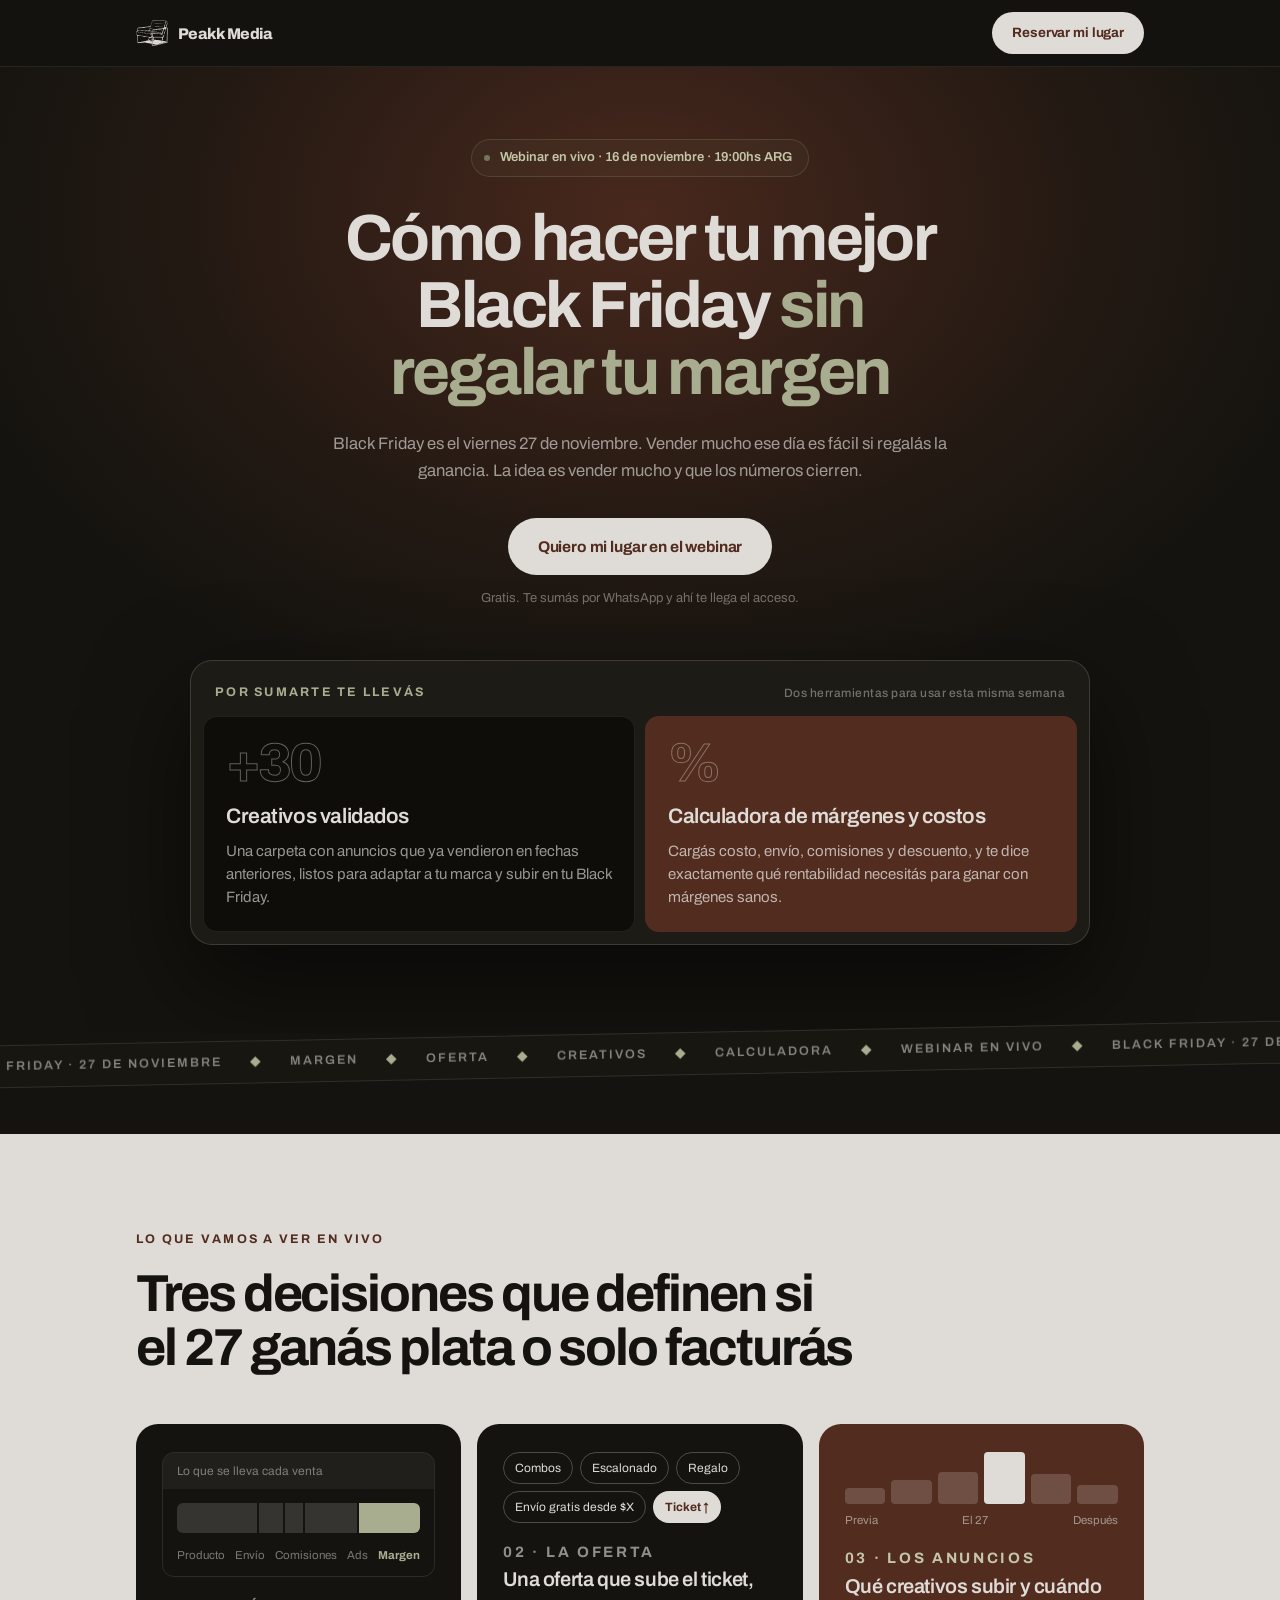
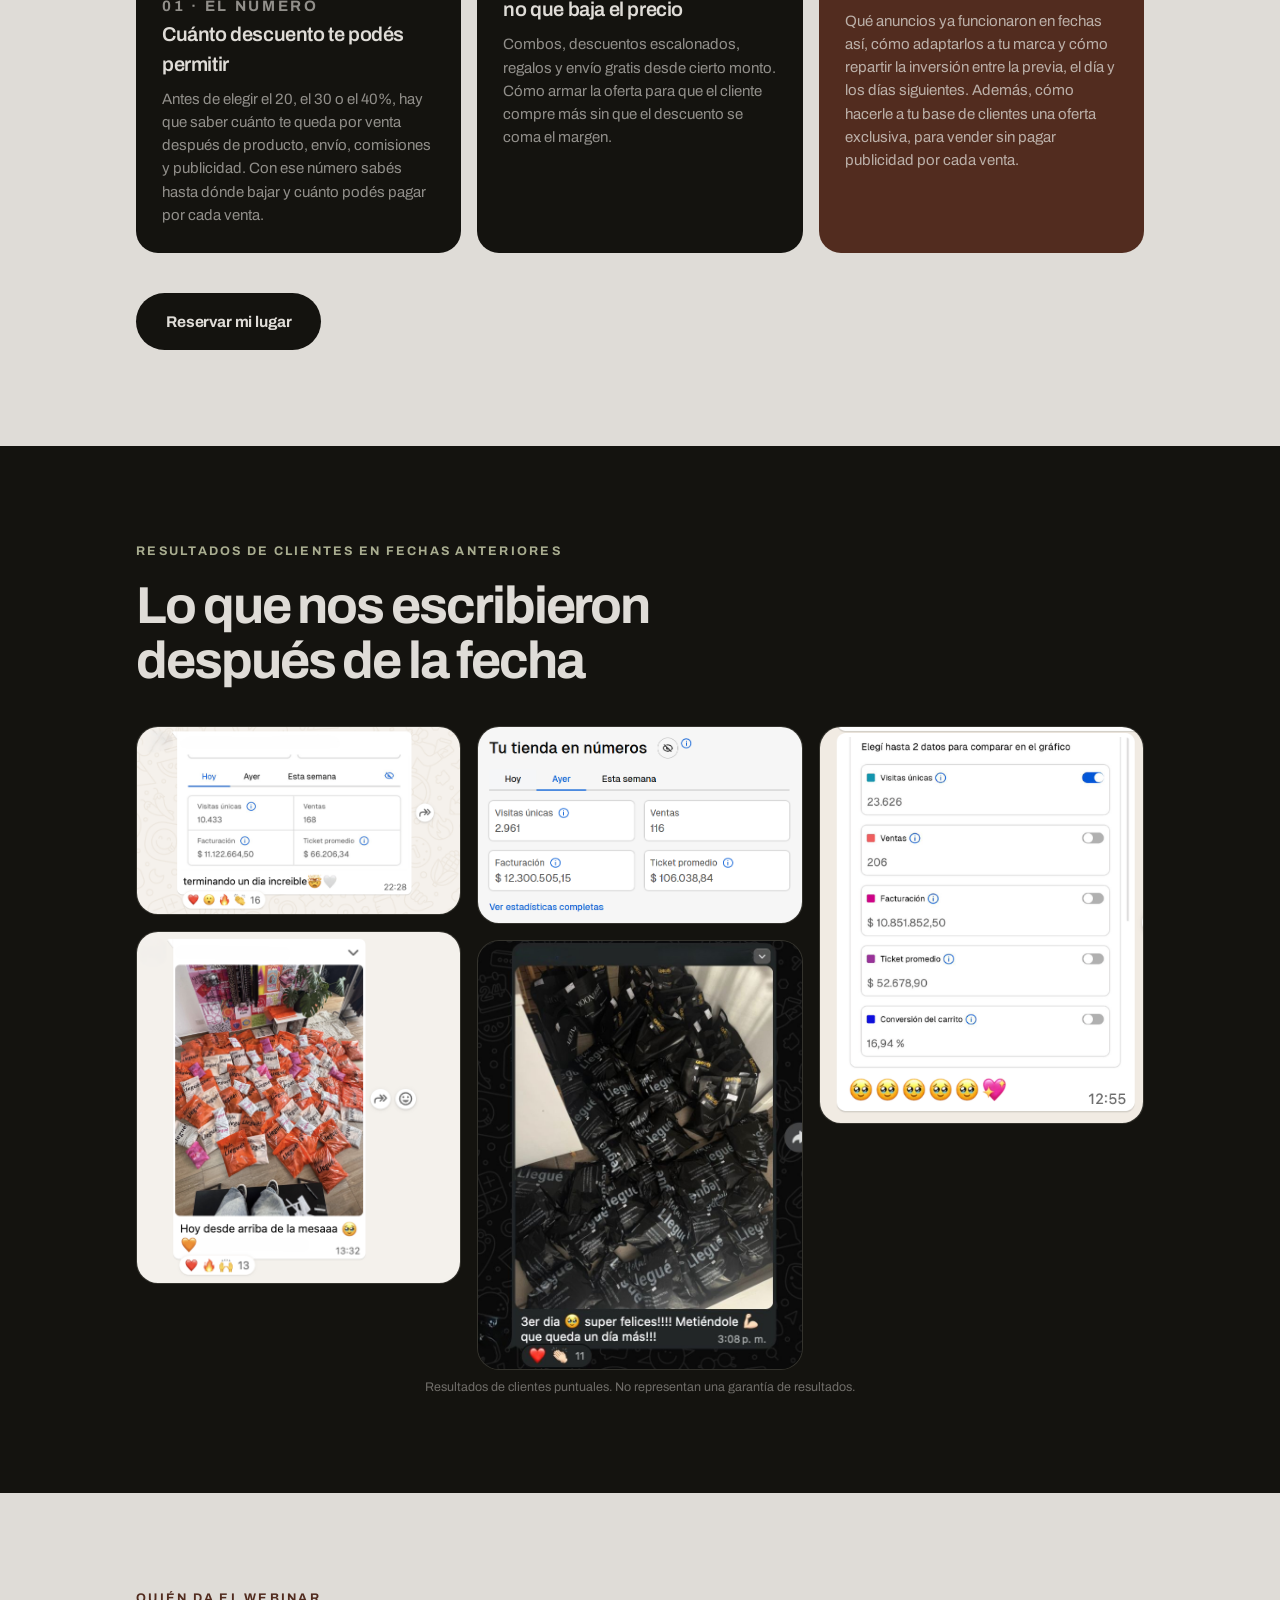
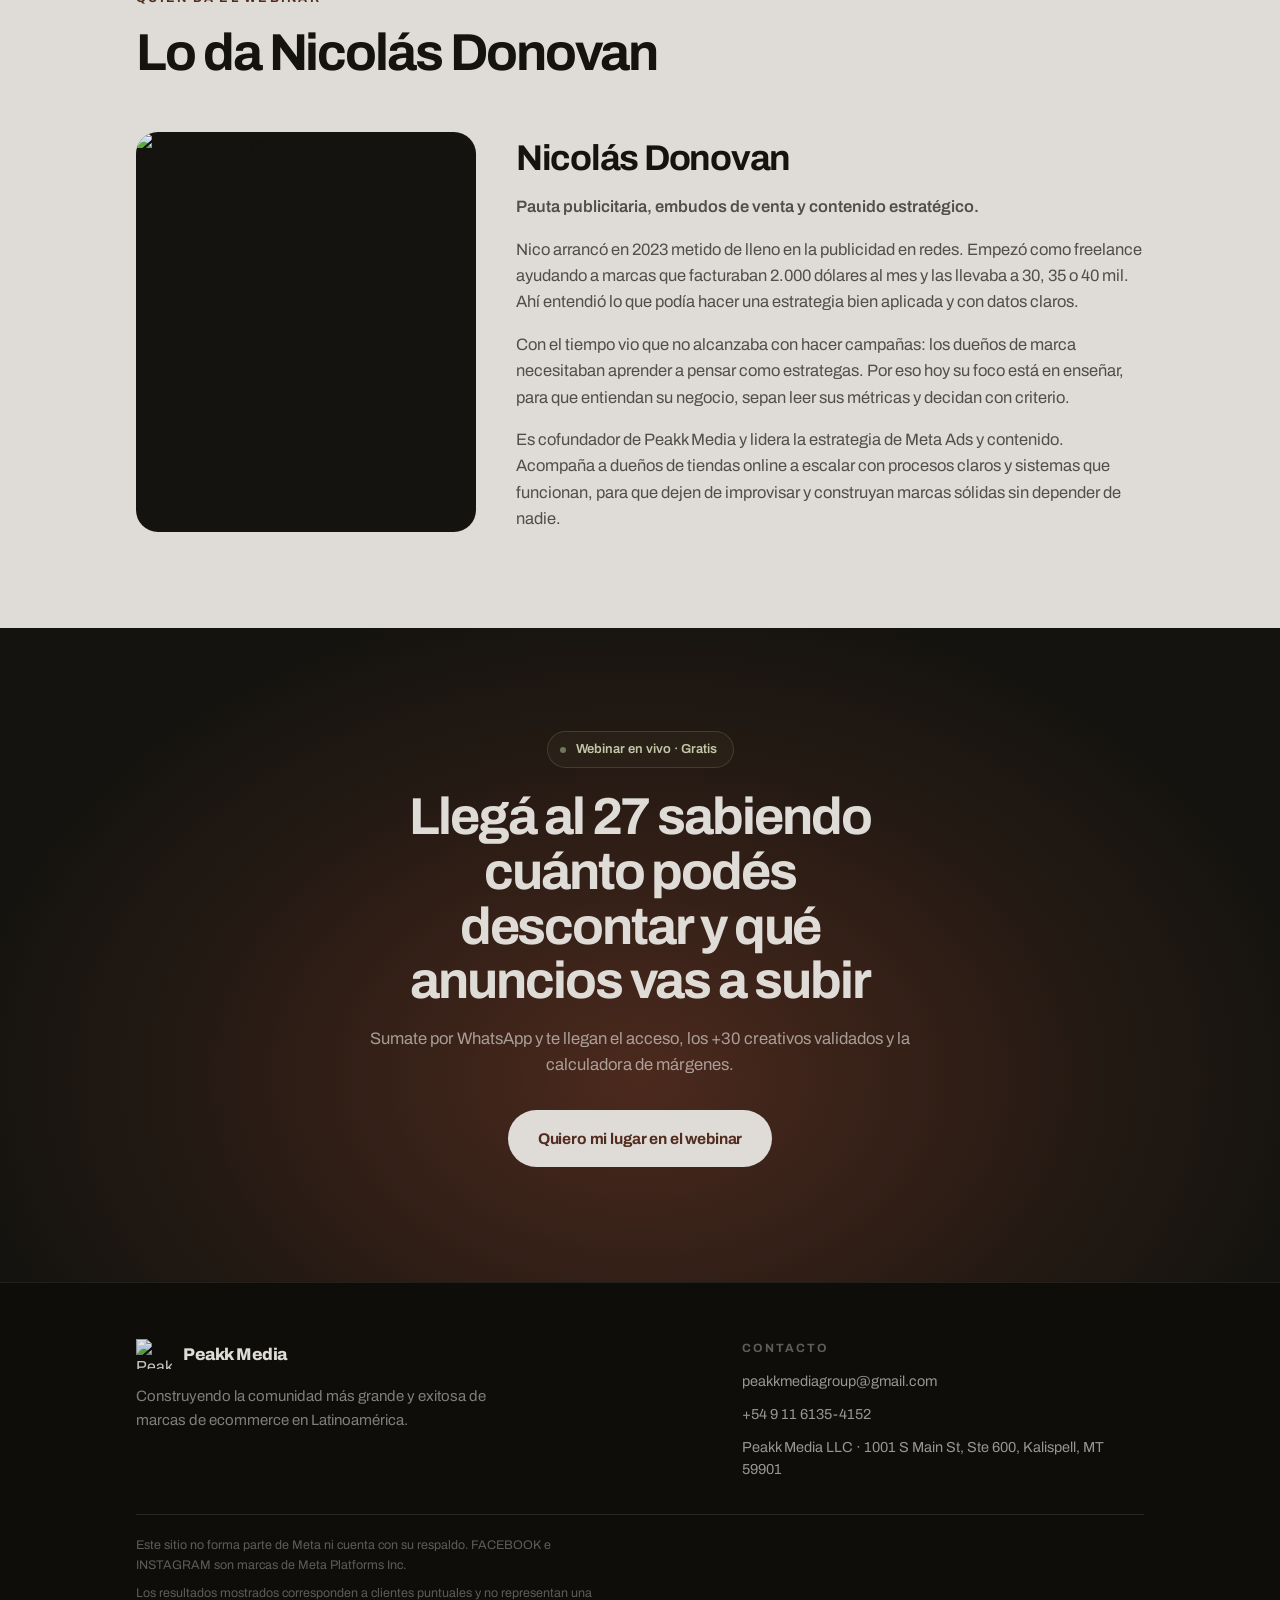
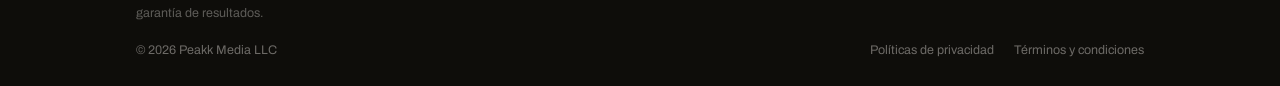
==== commit 89d3b469: "Update black-friday.html" ====
--- a/black-friday.html
+++ b/black-friday.html
@@ -35,7 +35,7 @@
 <header class="barra">
   <div class="barra-inner">
     <a class="barra-logo" href="#top" aria-label="Peakk Media">
-      <img src="assets/logo-peakk.png" alt="Peakk Media" width="120" height="99">
+      <img src="assets/logo.png" alt="Peakk Media" width="120" height="99">
       <span class="barra-marca">Peakk Media</span>
     </a>
     <a class="btn btn--chico js-whatsapp" href="#" data-ubicacion="barra">Reservar mi lugar</a>
@@ -46,7 +46,7 @@
 <section class="sec hero" id="top">
   <div class="wrap">
     <!-- EDITÁ LA FECHA Y HORA DEL WEBINAR -->
-    <p class="pildora">Webinar en vivo · [DÍA] de noviembre · [HORA] h ARG</p>
+    <p class="pildora">Webinar en vivo · 16 de noviembre · 19:00hs ARG</p>
     <h1>Cómo hacer tu mejor Black Friday <span class="destaque">sin regalar tu margen</span></h1>
     <p class="bajada">Black Friday es el viernes 27 de noviembre. Vender mucho ese día es fácil si regalás la ganancia. La idea es vender mucho y que los números cierren.</p>
 
--- a/black-friday.css
+++ b/black-friday.css
@@ -42,8 +42,6 @@
   overflow-x: hidden;
 }
 
-body.modal-open { overflow: hidden; }
-
 img { display: block; max-width: 100%; }
 a   { color: inherit; text-decoration: none; }
 
@@ -68,7 +66,6 @@
 
 @keyframes pk-marq { from { transform: translate3d(0,0,0); } to { transform: translate3d(-50%,0,0); } }
 @keyframes pk-dot  { 0%,49% { opacity: 1; } 50%,100% { opacity: .2; } }
-@keyframes pk-modal { from { opacity: 0; transform: translateY(18px) scale(.98); } to { opacity: 1; transform: none; } }
 @keyframes pk-paso  { from { opacity: 0; transform: translateY(12px); } to { opacity: 1; transform: none; } }
 
 /* ── tipografía ─────────────────────────────────────────────── */
@@ -509,180 +506,6 @@
 }
 .js [data-aparece].visible { opacity: 1; transform: none; }
 
-/* ══════════════════════════════════════════════════════════════
-   MODAL — formulario en 3 pasos
-   (las clases e ids los usa el script: no cambiarlos)
-   ══════════════════════════════════════════════════════════════ */
-
-.modal-overlay {
-  position: fixed;
-  inset: 0;
-  z-index: 9999;
-  display: none;
-  align-items: center;
-  justify-content: center;
-  padding: 20px;
-  overflow-y: auto;
-  background: rgba(10,9,7,.86);
-  backdrop-filter: blur(10px);
-  -webkit-backdrop-filter: blur(10px);
-}
-
-.modal-overlay.open { display: flex; }
-
-.modal-box {
-  position: relative;
-  width: 100%;
-  max-width: 520px;
-  margin: auto;
-  animation: pk-modal .32s var(--curva) both;
-}
-
-.modal-close {
-  position: absolute;
-  top: 14px; right: 14px;
-  z-index: 2;
-  width: 38px; height: 38px;
-  border-radius: 999px;
-  border: 1px solid rgba(223,220,215,.2);
-  background: rgba(20,19,15,.7);
-  color: var(--hueso);
-  font-size: 20px;
-  line-height: 1;
-  cursor: pointer;
-  font-family: inherit;
-}
-.modal-close:hover { background: rgba(223,220,215,.1); }
-
-.ms-form {
-  background: var(--tinta-2);
-  border: 1px solid rgba(223,220,215,.16);
-  border-radius: 22px;
-  padding: 32px 26px 28px;
-  box-shadow: 0 40px 100px rgba(0,0,0,.6);
-}
-
-.ms-progress { display: flex; gap: 6px; margin: 0 48px 24px 0; }
-.ms-progress span { flex: 1; height: 3px; border-radius: 99px; background: rgba(223,220,215,.12); transition: background .3s; }
-.ms-progress span.done { background: var(--oliva-claro); }
-
-.ms-step { display: none; }
-.ms-step.active { display: block; animation: pk-paso .3s var(--curva) both; }
-
-.ms-eyebrow { font-size: 11.5px; letter-spacing: .18em; text-transform: uppercase; font-weight: 700; color: var(--oliva-claro); margin: 0 0 10px; }
-.ms-step h3, .ms-final h3 { font-size: 24px; font-weight: 700; letter-spacing: -.03em; line-height: 1.15; margin: 0 0 8px; }
-.ms-sub { font-size: 14.5px; line-height: 1.55; color: var(--texto-2); margin: 0 0 22px; }
-
-.ms-field { margin-bottom: 16px; }
-.ms-field label { display: block; font-size: 13.5px; font-weight: 600; margin-bottom: 7px; }
-.ms-field label i { color: var(--oliva-claro); font-style: normal; }
-
-.ms-field input,
-.ms-tel select {
-  display: block;
-  width: 100%;
-  font-family: inherit;
-  font-size: 16px;
-  padding: 14px 16px;
-  background: var(--tinta-3);
-  color: var(--hueso);
-  border: 1px solid rgba(223,220,215,.16);
-  border-radius: 12px;
-  transition: border-color .18s, box-shadow .18s;
-}
-
-.ms-field input::placeholder { color: rgba(223,220,215,.32); }
-.ms-field input:focus,
-.ms-tel select:focus { outline: none; border-color: var(--oliva-claro); box-shadow: 0 0 0 3px rgba(169,173,144,.16); }
-.ms-field input.has-error { border-color: var(--error); }
-
-.ms-tel { display: flex; gap: 8px; }
-.ms-tel select { flex: 0 0 108px; width: 108px; padding: 14px 10px; }
-.ms-tel input { flex: 1 1 auto; min-width: 0; }
-
-.ms-error { display: none; font-size: 13px; color: var(--error); margin: 7px 0 0; }
-.ms-error.show { display: block; }
-.ms-hint { font-size: 12.5px; color: var(--texto-3); margin: 7px 0 0; }
-
-.ms-suggest { display: none; font-size: 13px; color: var(--texto-2); margin: 7px 0 0; }
-.ms-suggest.show { display: block; }
-.ms-suggest button { background: none; border: 0; padding: 0; font: inherit; font-weight: 700; color: var(--oliva-pale); text-decoration: underline; cursor: pointer; }
-
-.ms-group { margin-bottom: 22px; }
-.ms-q { font-size: 15px; font-weight: 600; letter-spacing: -.01em; margin: 0 0 11px; }
-.ms-options { display: flex; flex-direction: column; gap: 8px; }
-
-.ms-opt {
-  display: flex;
-  align-items: center;
-  gap: 12px;
-  width: 100%;
-  text-align: left;
-  font-family: inherit;
-  font-size: 14.5px;
-  font-weight: 500;
-  color: var(--hueso);
-  background: var(--tinta-3);
-  border: 1px solid rgba(223,220,215,.14);
-  border-radius: 12px;
-  padding: 12px 14px;
-  cursor: pointer;
-  transition: border-color .18s, background .18s;
-}
-
-.ms-opt:hover { border-color: rgba(169,173,144,.5); }
-.ms-opt .dot { position: relative; width: 16px; height: 16px; border-radius: 50%; border: 1.5px solid rgba(223,220,215,.32); flex: 0 0 auto; }
-.ms-opt.selected { border-color: var(--oliva-claro); background: rgba(114,118,93,.14); }
-.ms-opt.selected .dot { border-color: var(--oliva-claro); }
-.ms-opt.selected .dot::after { content: ""; position: absolute; inset: 3px; border-radius: 50%; background: var(--oliva-claro); }
-
-.ms-btn {
-  display: block;
-  width: 100%;
-  margin-top: 8px;
-  padding: 16px 20px;
-  border: 0;
-  border-radius: 999px;
-  background: var(--hueso);
-  color: var(--tierra);
-  font-family: inherit;
-  font-size: 15.5px;
-  font-weight: 700;
-  letter-spacing: -.01em;
-  cursor: pointer;
-  transition: transform .18s var(--curva), background .18s;
-}
-.ms-btn:hover { background: #fff; transform: translateY(-1px); }
-.ms-btn:disabled { opacity: .5; cursor: default; transform: none; }
-
-.ms-back {
-  display: block;
-  margin: 14px auto 0;
-  background: none;
-  border: 0;
-  font-family: inherit;
-  font-size: 13.5px;
-  color: var(--texto-3);
-  cursor: pointer;
-}
-.ms-back:hover { color: var(--hueso); }
-
-.ms-final { display: none; text-align: center; padding: 10px 0 4px; }
-.ms-final.active { display: block; animation: pk-paso .3s var(--curva) both; }
-.ms-final p { font-size: 14.5px; line-height: 1.6; color: var(--texto-2); max-width: 400px; margin: 12px auto 0; }
-.ms-icon {
-  display: inline-flex;
-  align-items: center;
-  justify-content: center;
-  width: 52px; height: 52px;
-  border-radius: 50%;
-  background: rgba(114,118,93,.16);
-  border: 1px solid rgba(114,118,93,.35);
-  color: var(--oliva-pale);
-  font-size: 22px;
-  margin-bottom: 16px;
-}
-
 /* ── responsive ─────────────────────────────────────────────── */
 
 @media (max-width: 1000px) {
@@ -705,7 +528,6 @@
   .marco-titulo { flex-direction: column; align-items: flex-start; gap: 4px; }
   .acciones .btn { width: 100%; }
   .sec--nosotros { padding: 64px 0; }
-  .ms-form { padding: 28px 20px 24px; }
 }
 
 @media (prefers-reduced-motion: reduce) {
@@ -714,3 +536,363 @@
   .js [data-aparece] { opacity: 1; transform: none; transition: none; }
   * { transition-duration: .01ms !important; animation-duration: .01ms !important; }
 }
+
+/* ══════════════════════════════════════════════════════════════
+   THANK YOU PAGE DEL WEBINAR (gracias-black-friday.html · /webinar-bf2026)
+   Misma estructura que gracias.html de Cyber, con esta estética.
+   ══════════════════════════════════════════════════════════════ */
+
+.pildora--ok::before { background: var(--oliva-claro); animation: none; }
+
+.ty-top {
+  overflow: hidden;
+  padding: clamp(44px, 6vw, 64px) 0 clamp(40px, 6vw, 64px);
+  text-align: center;
+}
+
+.ty-top::before {
+  content: "";
+  position: absolute;
+  left: 50%;
+  top: -40%;
+  transform: translateX(-50%);
+  width: 1500px;
+  height: 1100px;
+  background: radial-gradient(rgba(82,44,31,.85) 0%, rgba(82,44,31,.25) 42%, rgba(20,19,15,0) 68%);
+  pointer-events: none;
+}
+
+.ty-top .wrap { position: relative; max-width: 1000px; }
+.ty-top h1 { max-width: 20ch; margin-left: auto; margin-right: auto; }
+.ty-top .bajada { margin: 0 auto; max-width: 600px; }
+
+/* video */
+.marco-vsl {
+  margin-top: 36px;
+  border: 1px solid rgba(223,220,215,.16);
+  border-radius: 22px;
+  background: var(--tinta-2);
+  padding: 12px;
+  box-shadow: 0 40px 100px rgba(0,0,0,.55);
+}
+
+.video {
+  position: relative;
+  aspect-ratio: 16 / 9;
+  background: var(--tinta-3);
+  border-radius: 14px;
+  overflow: hidden;
+}
+
+.video wistia-player { display: block; width: 100%; height: auto; }
+
+.video-vacio {
+  position: absolute;
+  inset: 10px;
+  display: flex;
+  align-items: center;
+  justify-content: center;
+  text-align: center;
+  padding: 16px;
+  border: 1px dashed rgba(223,220,215,.22);
+  border-radius: 10px;
+  font-size: 14px;
+  color: var(--texto-3);
+}
+
+/* temporizador y botón que aparece */
+.espera { margin-top: 28px; }
+
+.reloj {
+  display: inline-block;
+  font-size: clamp(40px, 6vw, 56px);
+  font-weight: 800;
+  letter-spacing: -.04em;
+  line-height: 1;
+  font-variant-numeric: tabular-nums;
+  color: transparent;
+  -webkit-text-stroke: 1px rgba(223,220,215,.5);
+}
+
+.reloj-nota { font-size: 13.5px; color: var(--texto-3); margin: 12px 0 0; }
+
+.revelado { display: none; }
+.revelado.visible { display: block; animation: pk-paso .5s var(--curva) both; }
+
+/* importante */
+.sec--importante { padding: 0 0 clamp(56px, 7vw, 80px); text-align: center; }
+
+.aviso-mail {
+  display: grid;
+  grid-template-columns: auto 1fr;
+  gap: 18px;
+  align-items: start;
+  text-align: left;
+  border: 1px solid rgba(114,118,93,.35);
+  background: rgba(114,118,93,.08);
+  border-radius: 18px;
+  padding: 22px 24px;
+}
+
+.aviso-mail-icono {
+  width: 42px; height: 42px;
+  border-radius: 50%;
+  display: flex;
+  align-items: center;
+  justify-content: center;
+  background: rgba(114,118,93,.2);
+  color: var(--oliva-pale);
+  font-size: 19px;
+}
+
+.aviso-mail .sec-eyebrow { margin-bottom: 8px; }
+.aviso-mail p { margin: 0; font-size: 16px; line-height: 1.6; color: var(--texto-2); }
+.aviso-mail b { color: var(--hueso); font-weight: 600; }
+
+/* resultados */
+.sec--ty-resultados { padding: clamp(64px, 9vw, 96px) 0; }
+.sec--ty-resultados .sec-head { max-width: 720px; }
+
+.grid-3 { display: grid; grid-template-columns: repeat(3, 1fr); gap: 16px; align-items: start; }
+
+.grid-3 .tarjeta,
+.foto-primera .tarjeta { background: var(--tinta); border-color: transparent; margin: 0; }
+
+.foto-primera { margin-top: clamp(56px, 7vw, 80px); }
+.foto-primera .sec-head { margin-bottom: 28px; }
+.foto-primera .tarjeta { max-width: 540px; }
+
+/* casos de éxito: carrusel con scroll-snap, sin librerías */
+.sec--casos-ty { padding: clamp(64px, 9vw, 96px) 0; overflow: hidden; }
+
+.casos-head {
+  display: flex;
+  align-items: flex-end;
+  justify-content: space-between;
+  gap: 24px;
+  margin-bottom: 34px;
+}
+
+.casos-head h2 { margin: 0; max-width: 16ch; }
+
+.carrusel-flechas { display: flex; gap: 10px; flex: 0 0 auto; }
+
+.carrusel-btn {
+  width: 48px; height: 48px;
+  border-radius: 999px;
+  border: 1px solid rgba(223,220,215,.24);
+  background: transparent;
+  color: var(--hueso);
+  font-size: 19px;
+  cursor: pointer;
+  font-family: inherit;
+  transition: background .18s, border-color .18s;
+}
+
+.carrusel-btn:hover { background: rgba(223,220,215,.08); border-color: rgba(223,220,215,.45); }
+
+.carrusel {
+  display: flex;
+  gap: 16px;
+  overflow-x: auto;
+  scroll-snap-type: x mandatory;
+  scroll-behavior: smooth;
+  scrollbar-width: none;
+  -webkit-overflow-scrolling: touch;
+  outline: none;
+}
+
+.carrusel::-webkit-scrollbar { display: none; }
+
+.slide {
+  flex: 0 0 100%;
+  scroll-snap-align: start;
+  display: grid;
+  grid-template-columns: minmax(0, 1fr) minmax(0, 1fr);
+  gap: 12px;
+  background: var(--tinta-2);
+  border: 1px solid var(--linea);
+  border-radius: 22px;
+  padding: 12px;
+}
+
+.slide-fotos { display: grid; gap: 8px; height: 520px; grid-auto-rows: minmax(0, 1fr); }
+
+.slide-fotos img {
+  width: 100%;
+  height: 100%;
+  object-fit: contain;
+  background: var(--tinta-3);
+  border-radius: 14px;
+}
+
+.slide-texto { padding: clamp(18px, 3vw, 36px); display: flex; flex-direction: column; }
+
+.estrellas { color: var(--oliva-claro); letter-spacing: .2em; font-size: 15px; margin: 0 0 18px; }
+
+.slide-texto h3 { font-size: clamp(23px, 2.4vw, 32px); font-weight: 700; letter-spacing: -.035em; line-height: 1.1; margin: 0 0 16px; }
+.slide-texto p  { font-size: 16px; line-height: 1.6; color: var(--texto-2); margin: 0; }
+
+.slide-perfil {
+  display: flex;
+  align-items: center;
+  gap: 14px;
+  margin-top: auto;
+  padding-top: 24px;
+  border-top: 1px solid var(--linea);
+}
+
+.slide-perfil img { width: 48px; height: 48px; border-radius: 50%; object-fit: cover; flex: 0 0 auto; }
+.slide-nombre { font-weight: 700; font-size: 15.5px; margin: 0; }
+.slide-handle { font-size: 13.5px; color: var(--texto-3); margin: 2px 0 0; }
+
+.carrusel-puntos { display: flex; justify-content: center; gap: 8px; margin-top: 22px; }
+
+.carrusel-puntos button {
+  width: 8px; height: 8px;
+  padding: 0;
+  border: 0;
+  border-radius: 99px;
+  background: rgba(223,220,215,.22);
+  cursor: pointer;
+  transition: width .25s var(--curva), background .25s;
+}
+
+.carrusel-puntos button.activo { width: 26px; background: var(--oliva-claro); }
+
+/* cuenta regresiva */
+.sec--cuenta { padding: clamp(64px, 8vw, 96px) 0; text-align: center; }
+.sec--cuenta h2 { max-width: 20ch; margin-left: auto; margin-right: auto; }
+.sec--cuenta .bajada { margin: 0 auto 32px; }
+
+.cuenta { display: grid; grid-template-columns: repeat(4, 1fr); gap: 12px; max-width: 620px; margin: 0 auto; }
+
+.cuenta-caja { background: var(--tinta); color: var(--hueso); border-radius: 18px; padding: 22px 8px 18px; }
+.cuenta-caja--tierra { background: var(--tierra); }
+
+.cuenta-num {
+  font-size: clamp(34px, 5vw, 52px);
+  font-weight: 800;
+  letter-spacing: -.04em;
+  line-height: 1;
+  font-variant-numeric: tabular-nums;
+}
+
+.cuenta-unidad { margin-top: 8px; font-size: 11.5px; letter-spacing: .18em; text-transform: uppercase; font-weight: 700; color: rgba(223,220,215,.55); }
+
+/* aviso mientras corre el video */
+.sec--espera { padding: clamp(48px, 6vw, 72px) 0; }
+
+.espera-caja {
+  border: 1px dashed rgba(223,220,215,.24);
+  border-radius: 18px;
+  padding: 26px 24px;
+  text-align: center;
+}
+
+.espera-titulo { font-size: 18px; font-weight: 700; letter-spacing: -.02em; margin: 0 0 8px; }
+.espera-nota { font-size: 15px; line-height: 1.6; color: var(--texto-2); margin: 0 auto; max-width: 52ch; }
+
+/* calendario */
+.sec--agenda {
+  overflow: hidden;
+  padding: clamp(56px, 7vw, 88px) 0 clamp(64px, 8vw, 104px);
+  text-align: center;
+}
+
+.sec--agenda::before {
+  content: "";
+  position: absolute;
+  left: 50%;
+  top: -20%;
+  transform: translateX(-50%);
+  width: 1400px;
+  height: 1000px;
+  background: radial-gradient(rgba(82,44,31,.8) 0%, rgba(82,44,31,.25) 44%, rgba(20,19,15,0) 70%);
+  pointer-events: none;
+}
+
+.sec--agenda .wrap { position: relative; max-width: 1240px; }
+.sec--agenda .pildora { margin-bottom: 22px; }
+.sec--agenda h2 { max-width: 18ch; margin-left: auto; margin-right: auto; }
+.apunte { font-size: 14.5px; color: var(--texto-3); margin: 0 auto 32px; max-width: 56ch; }
+
+.marco-agenda {
+  border: 1px solid rgba(223,220,215,.16);
+  border-radius: 24px;
+  background: var(--tinta-2);
+  padding: clamp(10px, 1.3vw, 16px);
+  max-width: 1120px;
+  margin: 0 auto;
+  min-height: 420px;
+}
+
+.marco-agenda.cargado { min-height: 0; }
+
+.calendario-espera { padding: 60px 20px; font-size: 15px; color: var(--texto-2); }
+
+.marco-agenda iframe {
+  display: block;
+  width: 100%;
+  min-height: 780px;
+  height: 780px;
+  border: 0;
+  border-radius: 16px;
+  background: #fff;
+}
+
+.oculto { display: none !important; }
+
+/* whatsapp flotante */
+.wa-flotante {
+  position: fixed;
+  right: 18px;
+  bottom: 18px;
+  z-index: 90;
+  display: flex;
+  align-items: center;
+  gap: 10px;
+}
+
+.wa-globo {
+  background: var(--hueso);
+  color: var(--tinta);
+  font-size: 13.5px;
+  font-weight: 700;
+  padding: 9px 14px;
+  border-radius: 999px;
+  box-shadow: 0 10px 30px rgba(0,0,0,.35);
+}
+
+.wa-circulo {
+  width: 56px; height: 56px;
+  border-radius: 50%;
+  background: #25D366;
+  display: flex;
+  align-items: center;
+  justify-content: center;
+  box-shadow: 0 10px 30px rgba(0,0,0,.4);
+  transition: transform .18s var(--curva);
+}
+
+.wa-circulo:hover { transform: scale(1.06); }
+
+@media (max-width: 900px) {
+  .grid-3 { grid-template-columns: 1fr 1fr; }
+  .slide { grid-template-columns: 1fr; }
+  .slide-fotos { height: 380px; }
+  .marco-agenda iframe { height: 820px; min-height: 820px; }
+}
+
+@media (max-width: 620px) {
+  .grid-3 { grid-template-columns: 1fr; }
+  .casos-head { flex-direction: column; align-items: flex-start; }
+  .carrusel-flechas { display: none; }
+  .slide-fotos { height: 320px; }
+  .cuenta { gap: 8px; }
+  .cuenta-caja { padding: 16px 4px 14px; border-radius: 14px; }
+  .aviso-mail { grid-template-columns: 1fr; gap: 12px; padding: 20px; }
+  .marco-agenda { padding: 8px; border-radius: 18px; }
+  .marco-agenda iframe { height: 760px; min-height: 760px; border-radius: 12px; }
+  .wa-globo { display: none; }
+}
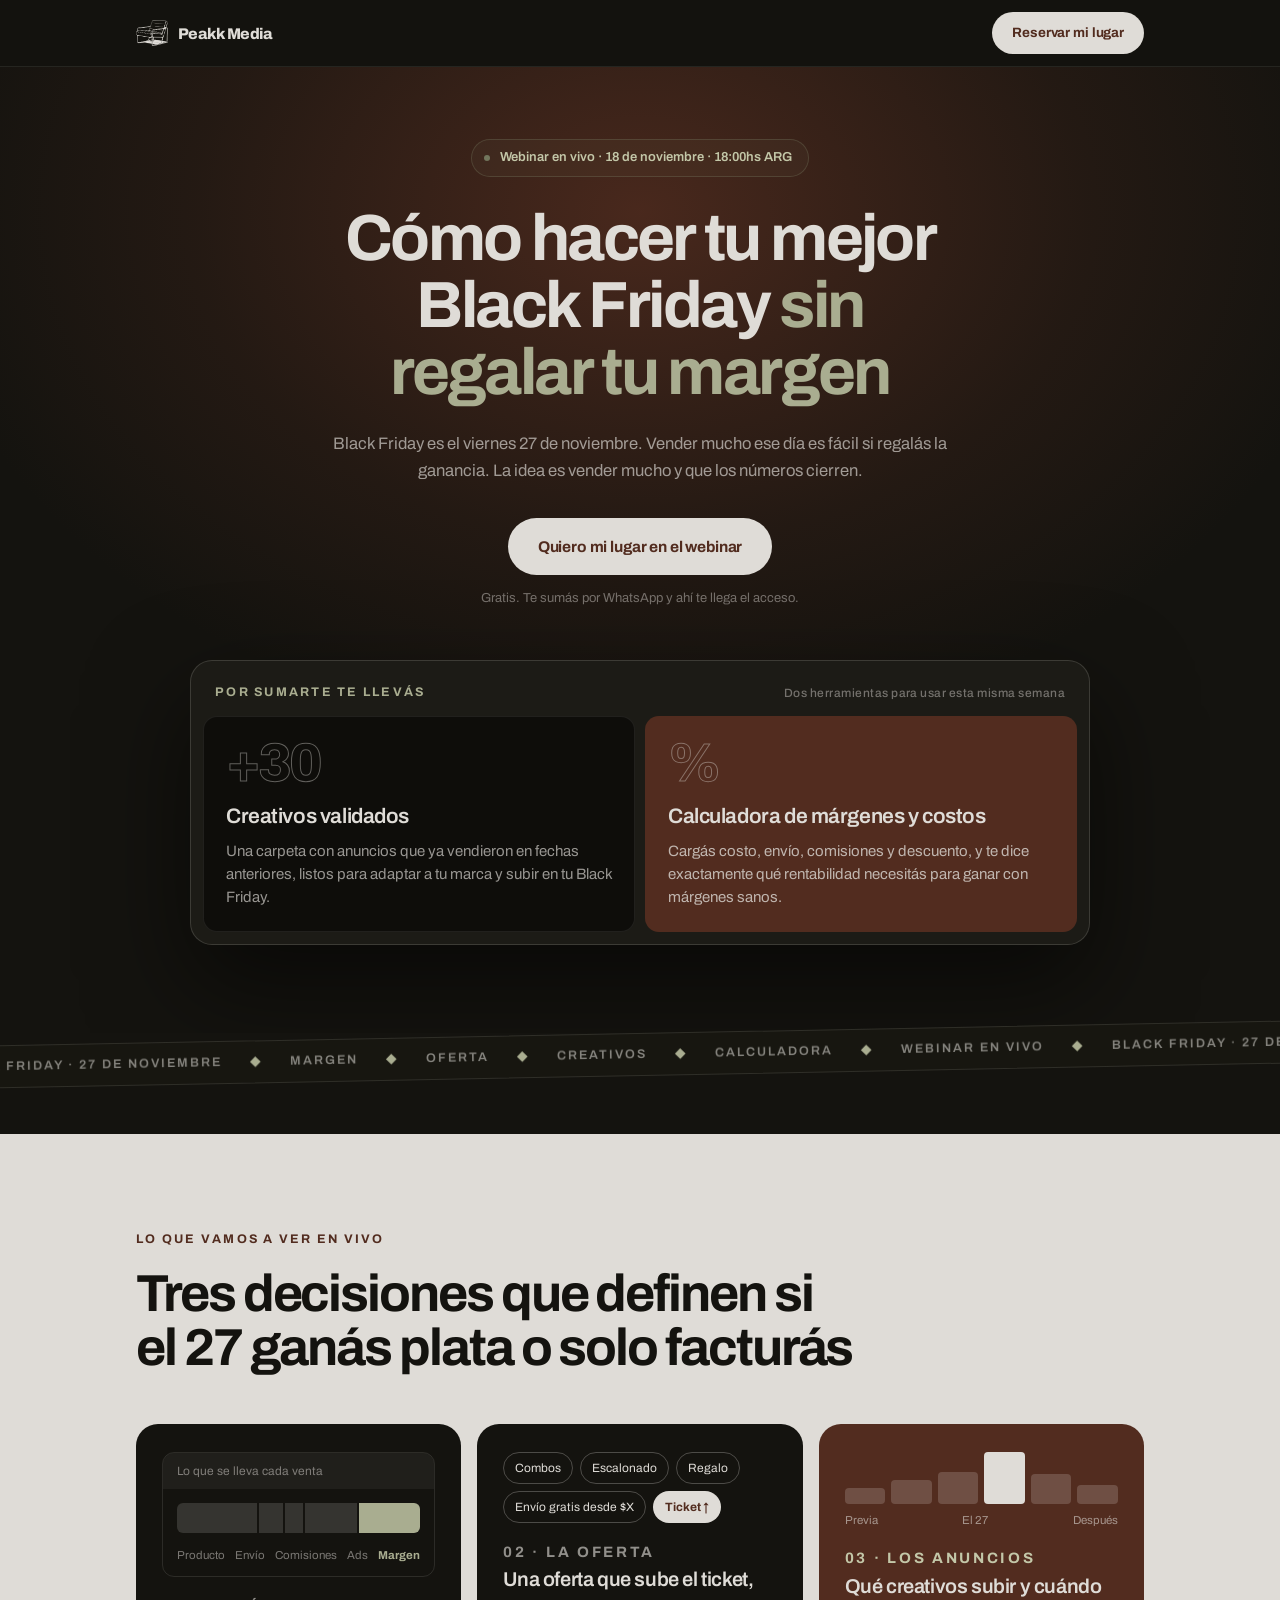
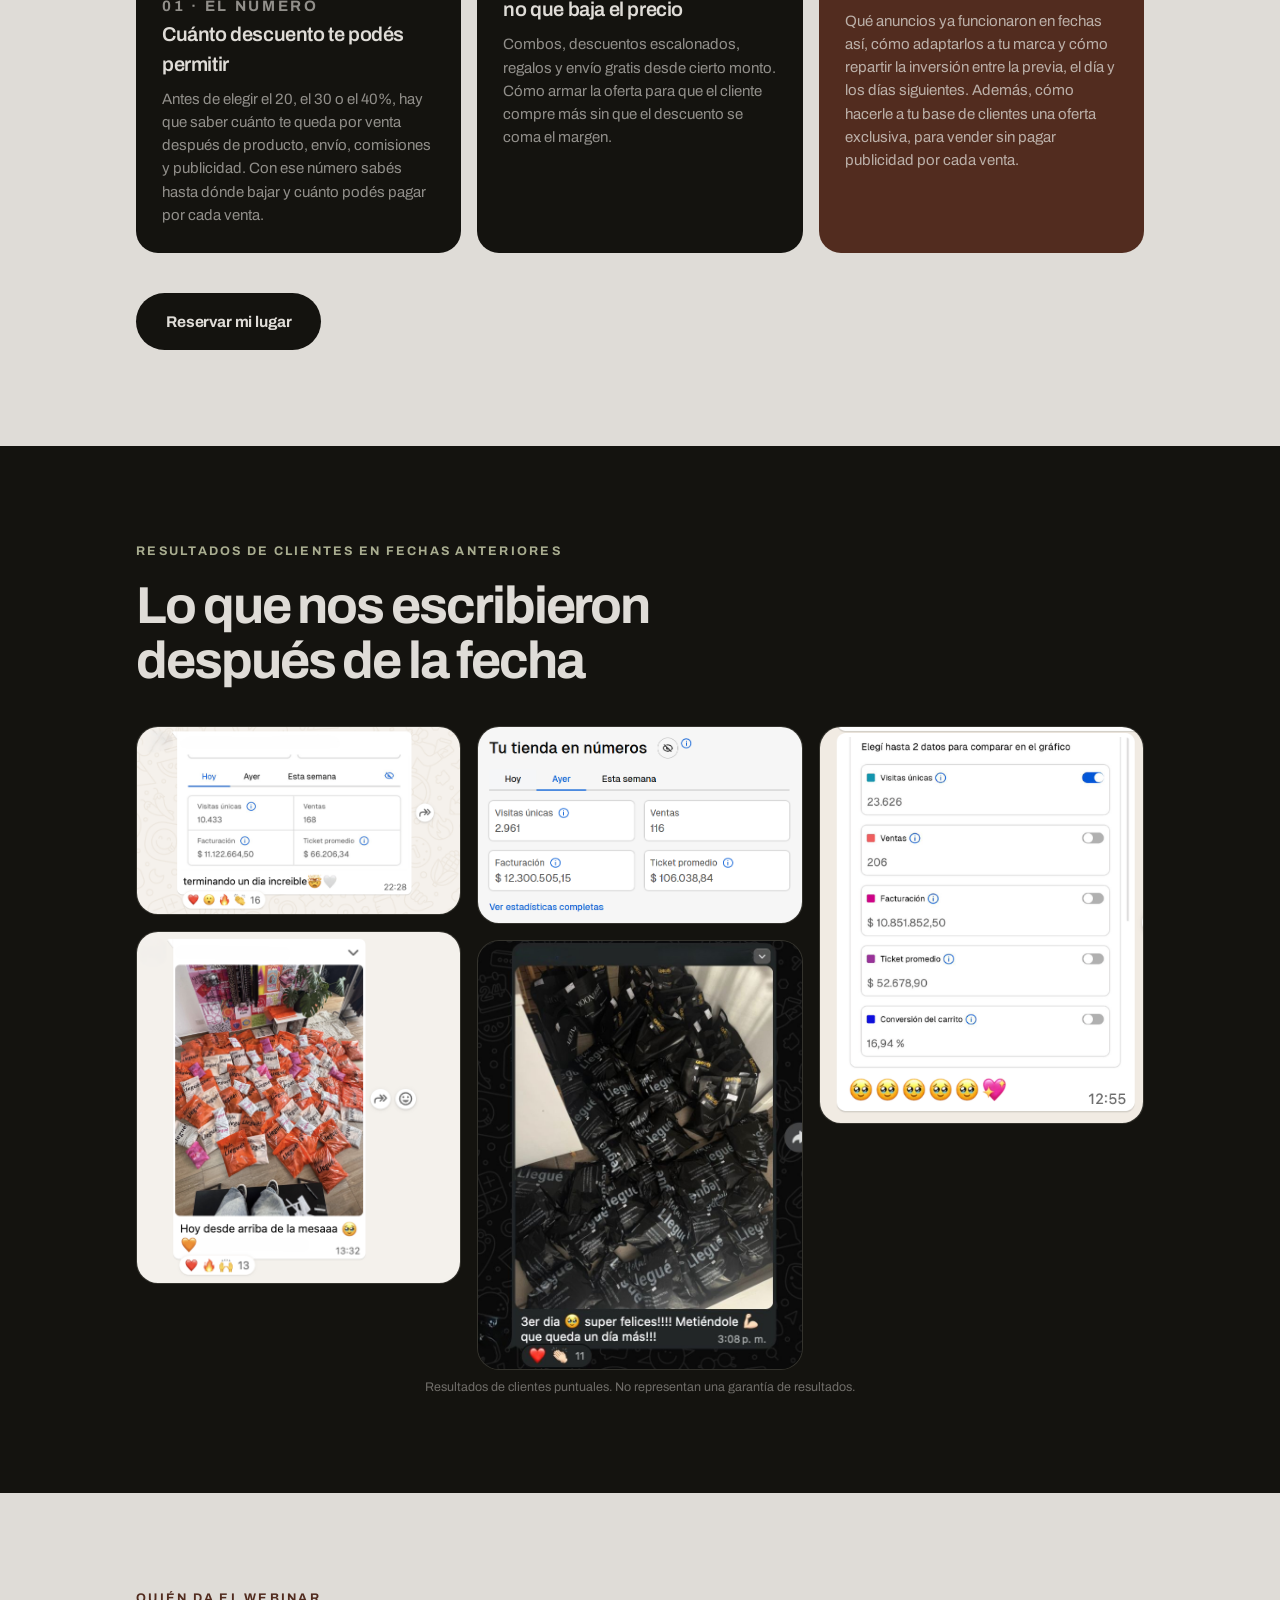
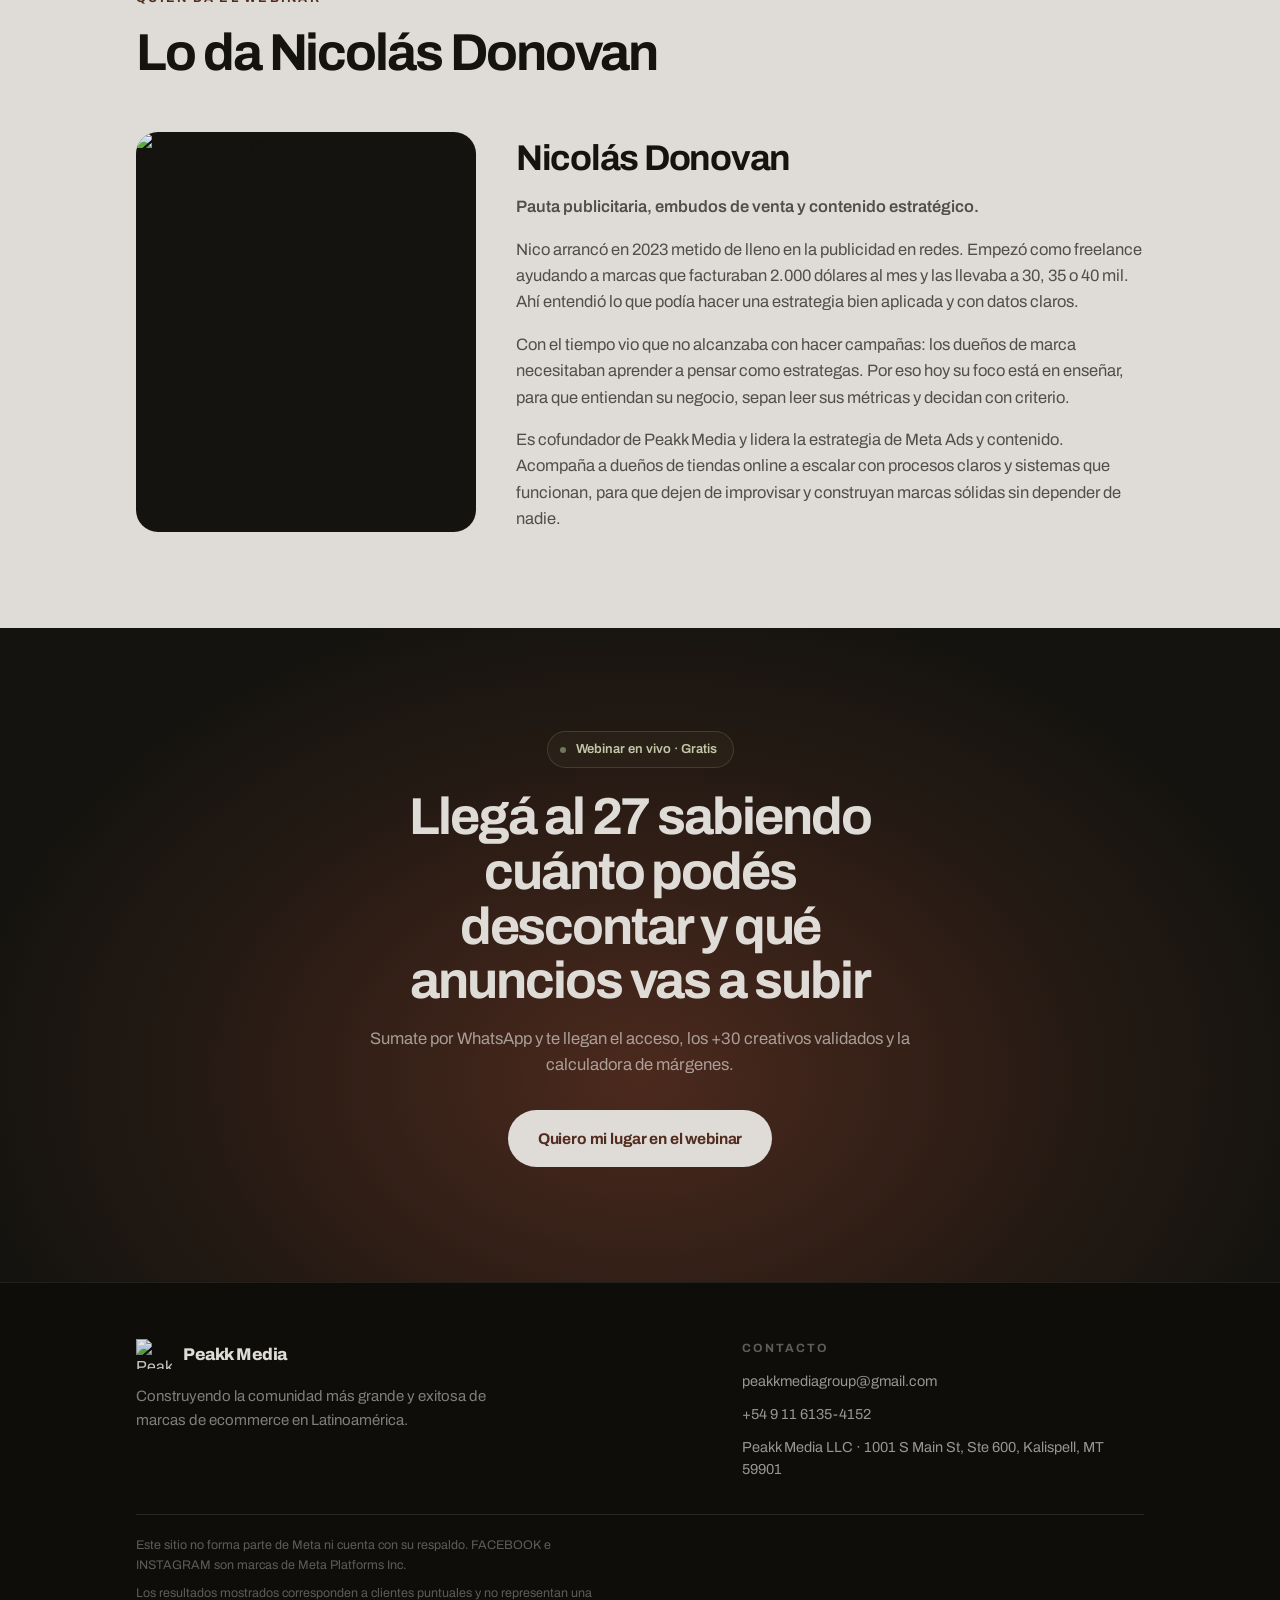
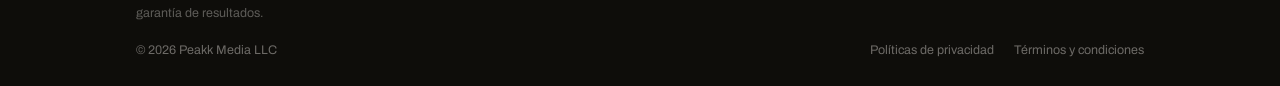
==== commit 1870cb33: "Update black-friday.html" ====
--- a/black-friday.html
+++ b/black-friday.html
@@ -46,7 +46,7 @@
 <section class="sec hero" id="top">
   <div class="wrap">
     <!-- EDITÁ LA FECHA Y HORA DEL WEBINAR -->
-    <p class="pildora">Webinar en vivo · 16 de noviembre · 19:00hs ARG</p>
+    <p class="pildora">Webinar en vivo · 18 de noviembre · 18:00hs ARG</p>
     <h1>Cómo hacer tu mejor Black Friday <span class="destaque">sin regalar tu margen</span></h1>
     <p class="bajada">Black Friday es el viernes 27 de noviembre. Vender mucho ese día es fácil si regalás la ganancia. La idea es vender mucho y que los números cierren.</p>
 
@@ -241,7 +241,7 @@
      para poder medirlo como conversión.
      ════════════════════════════════════════════════ */
   (function () {
-    var WHATSAPP_URL = '';
+    var WHATSAPP_URL = 'https://chat.whatsapp.com/EDtZVCgPe3J0VDoDwySOvS?s=cl&p=i&mlu=4&ilr=4&iam=2';
 
     var destino = String(WHATSAPP_URL || '').trim();
     window.dataLayer = window.dataLayer || [];
